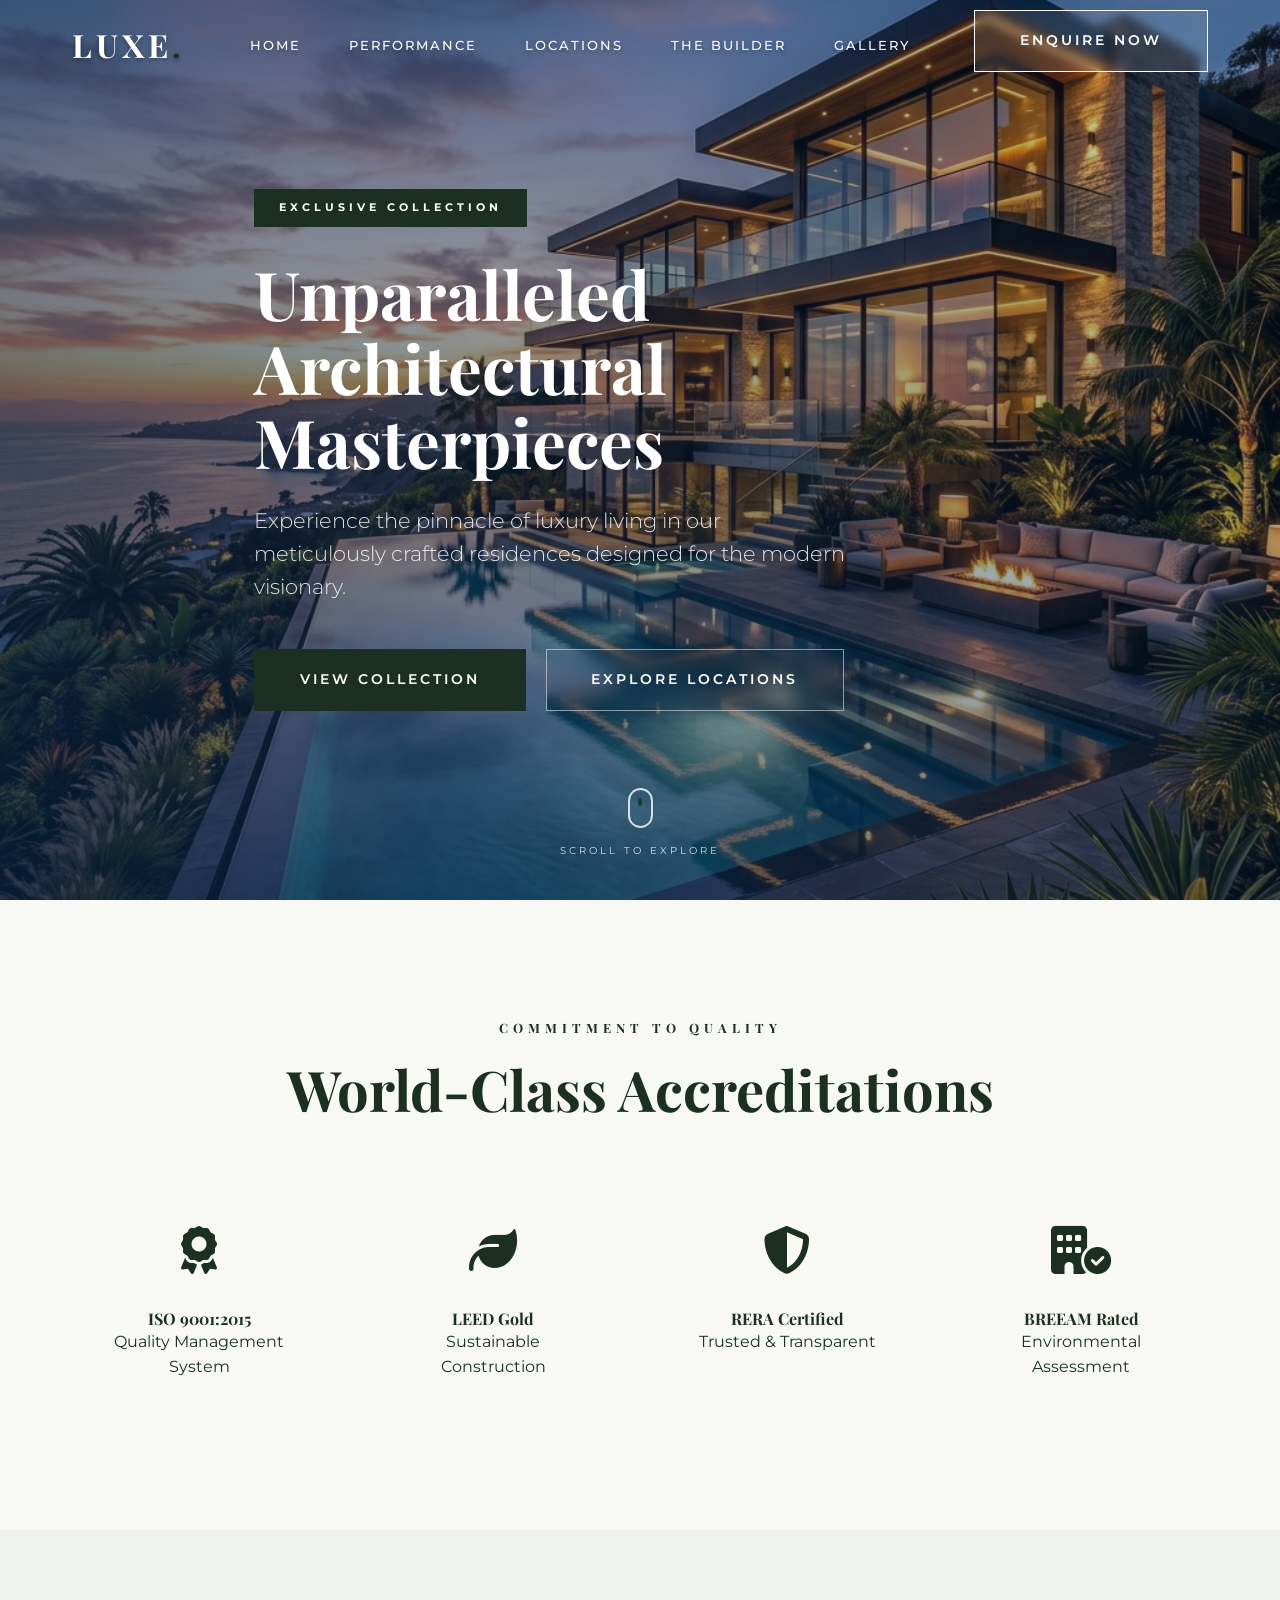
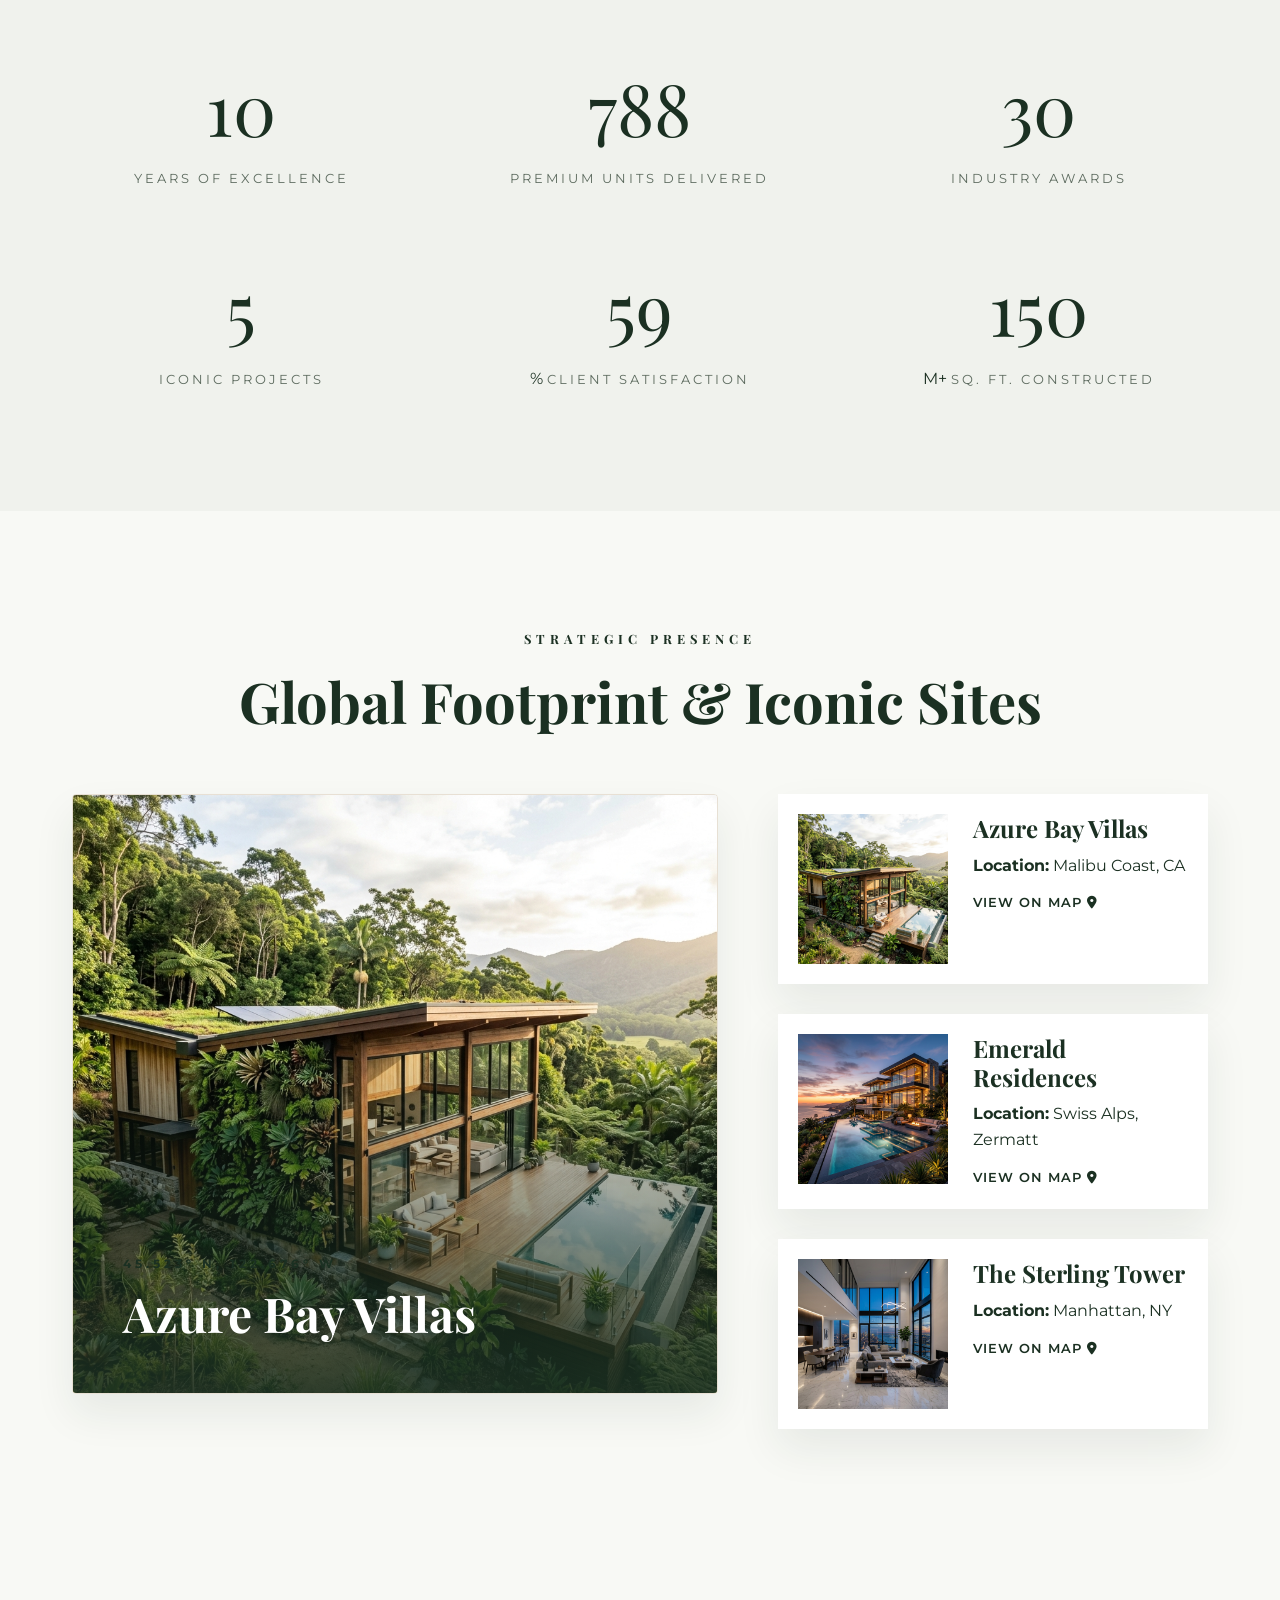
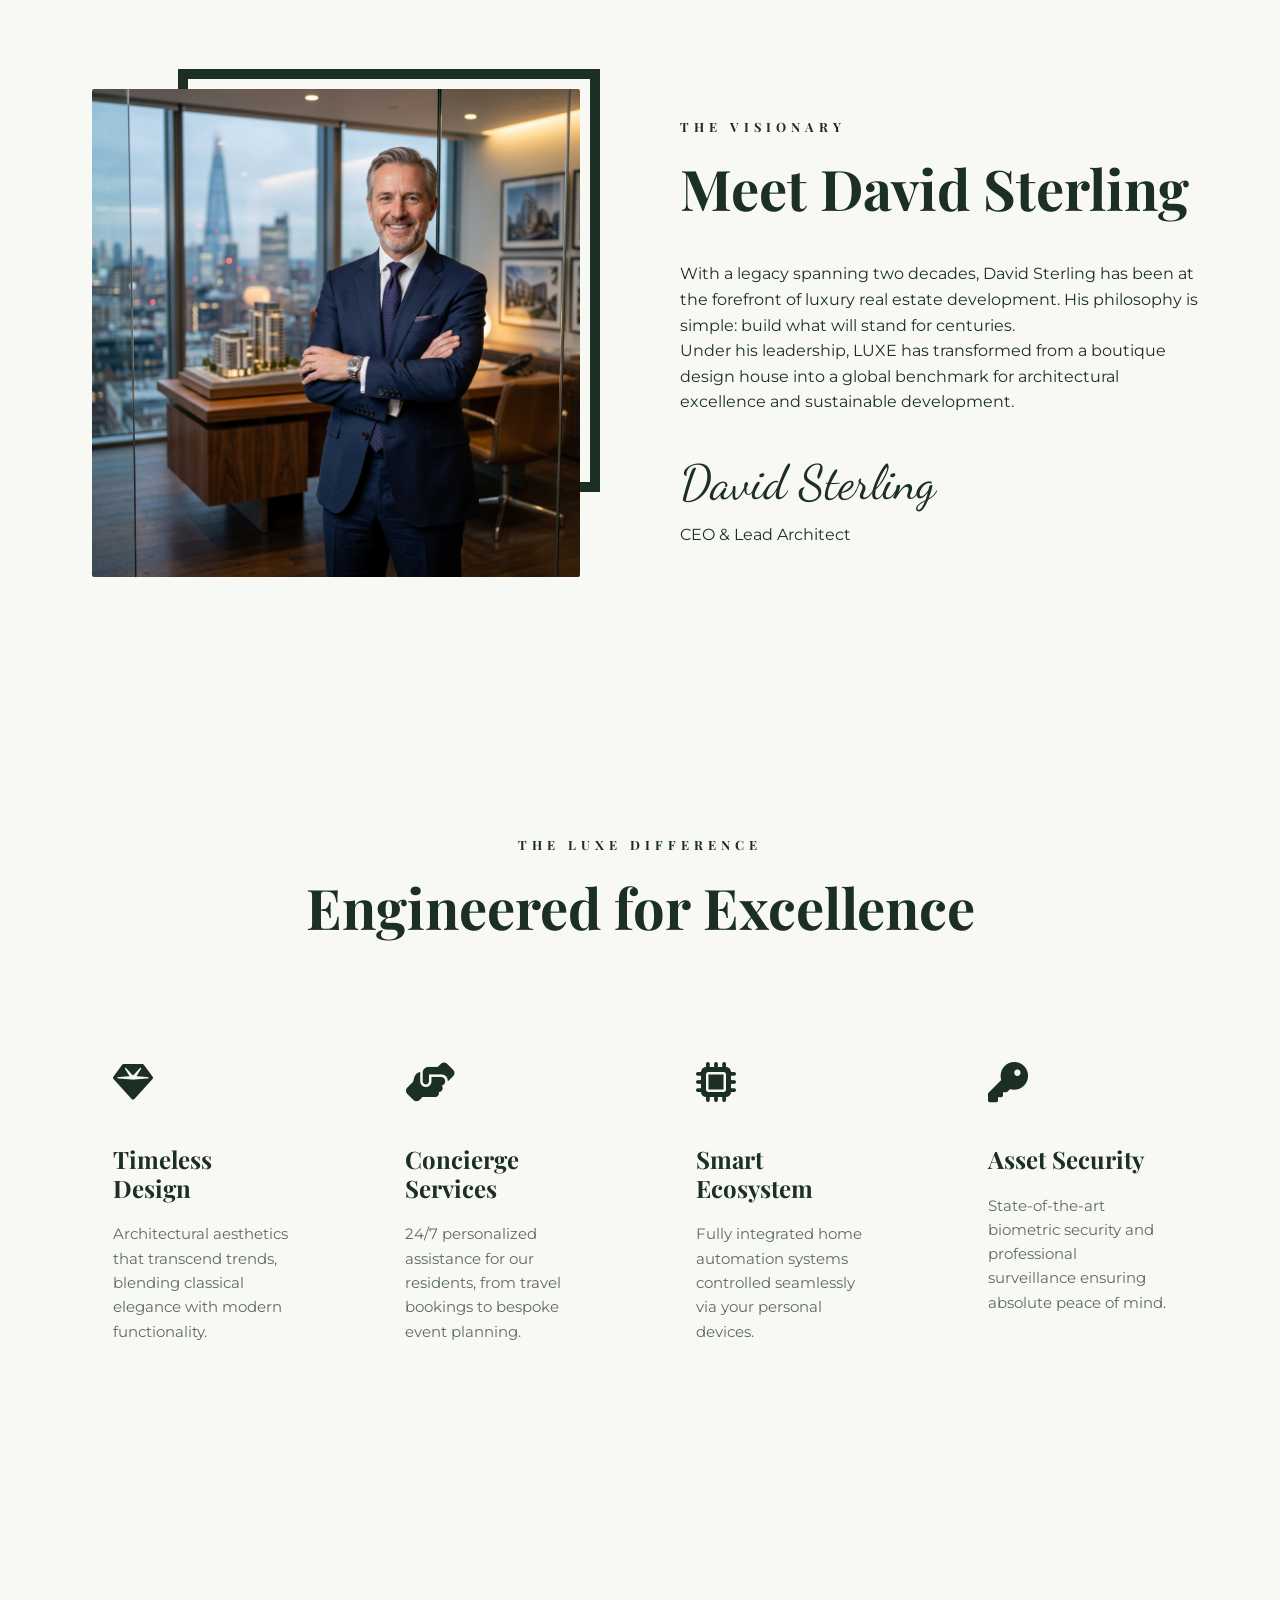
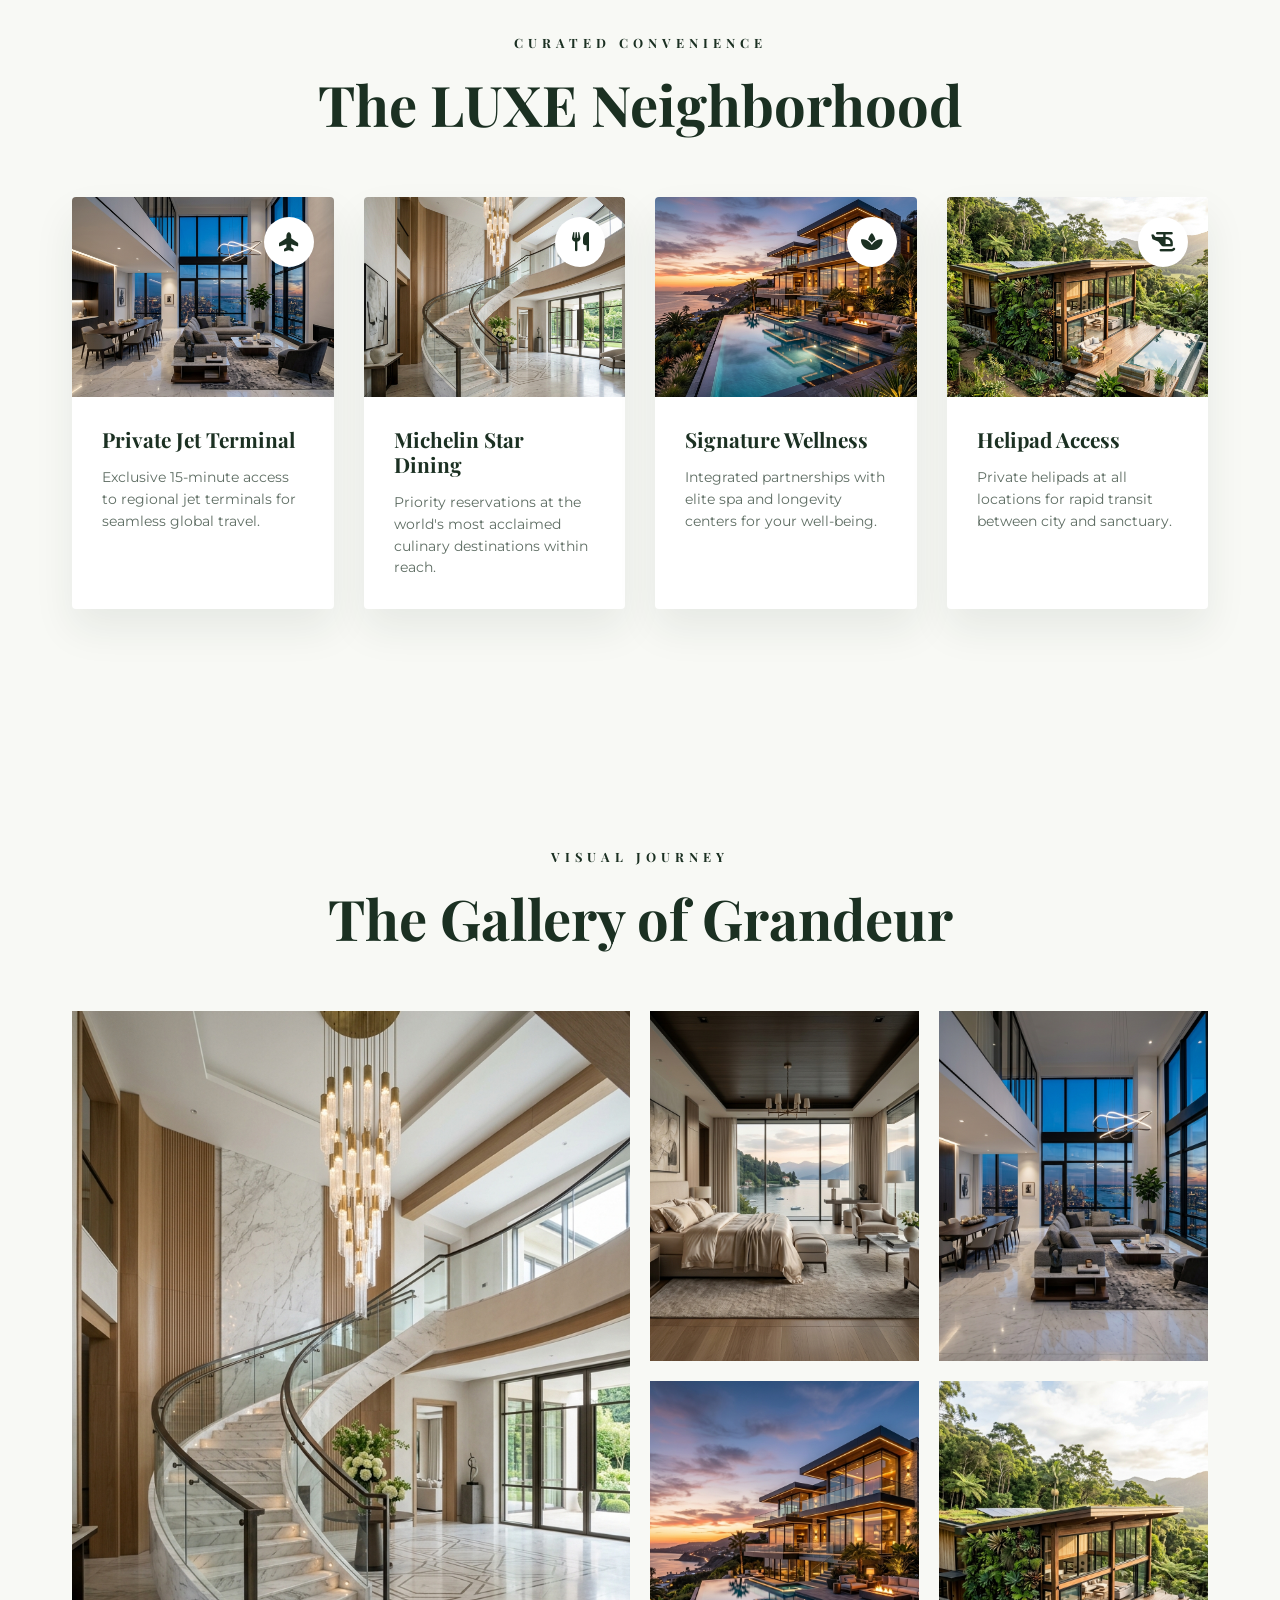
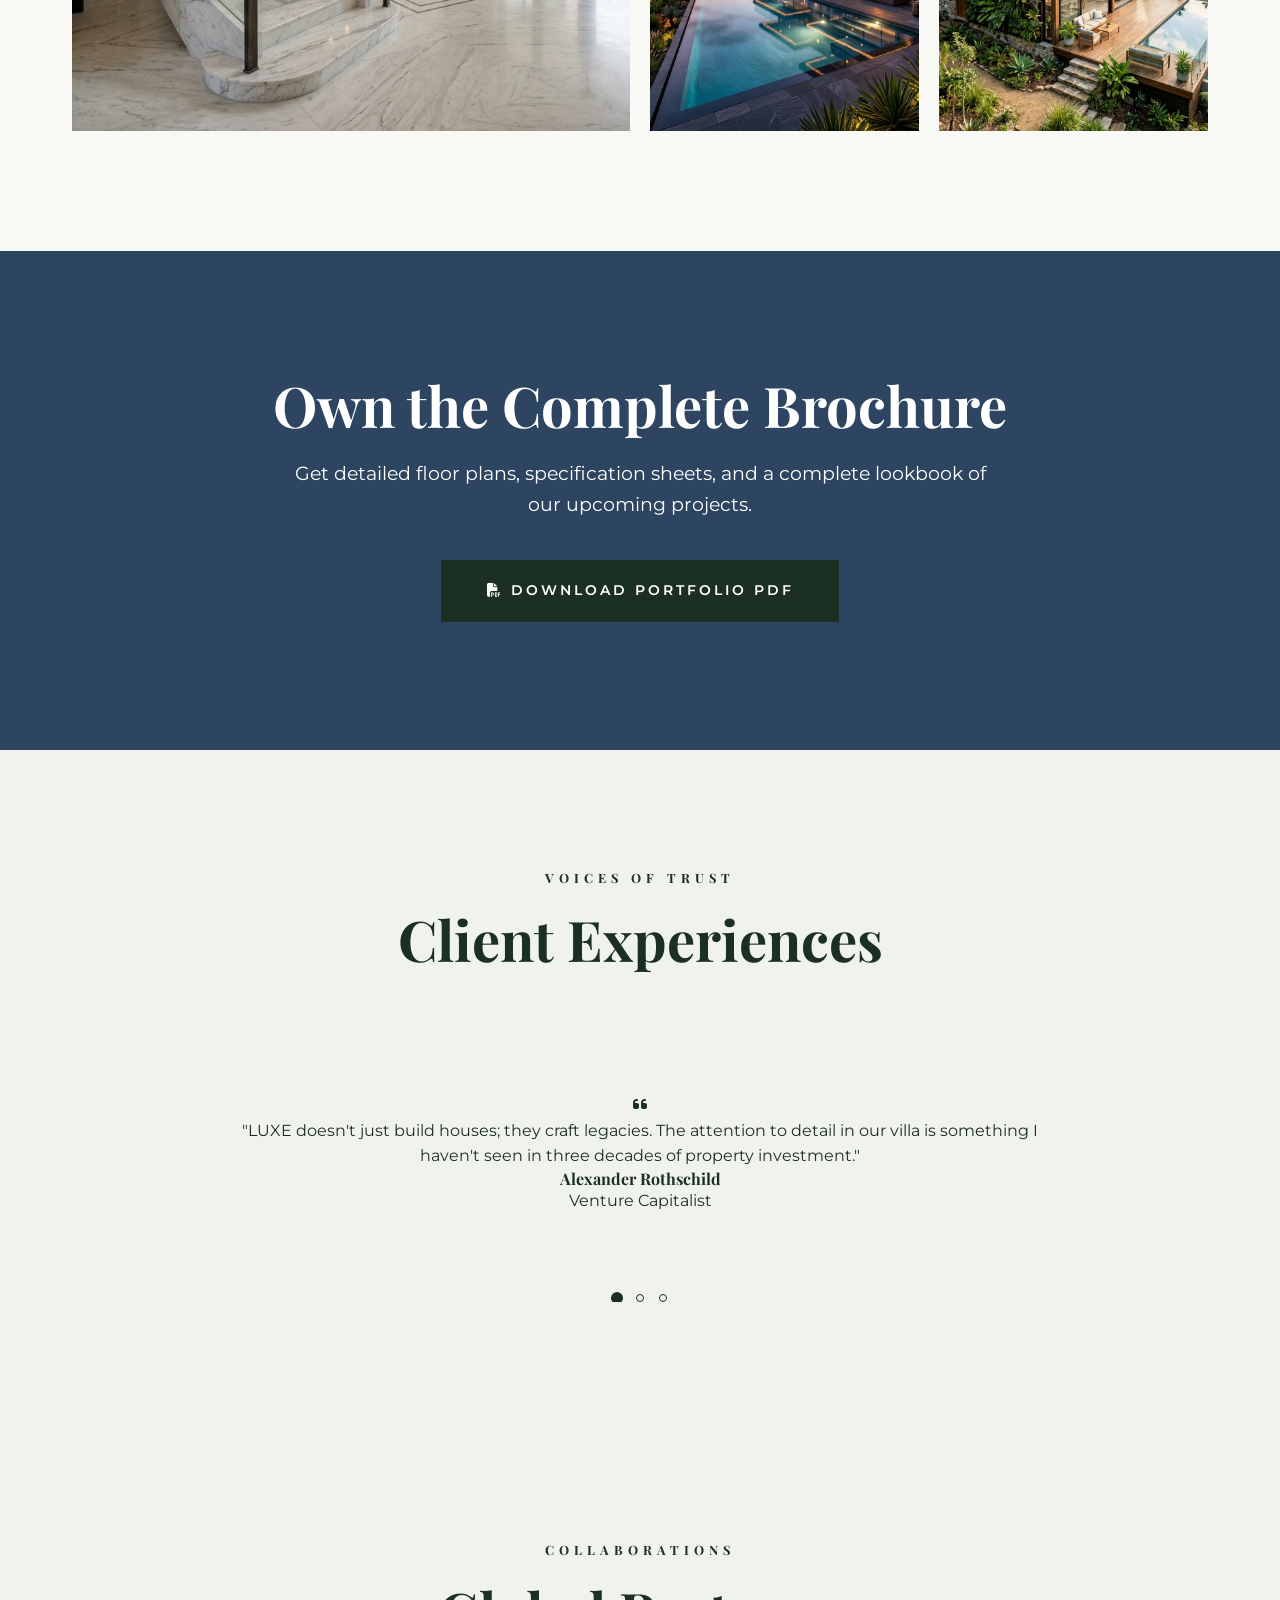
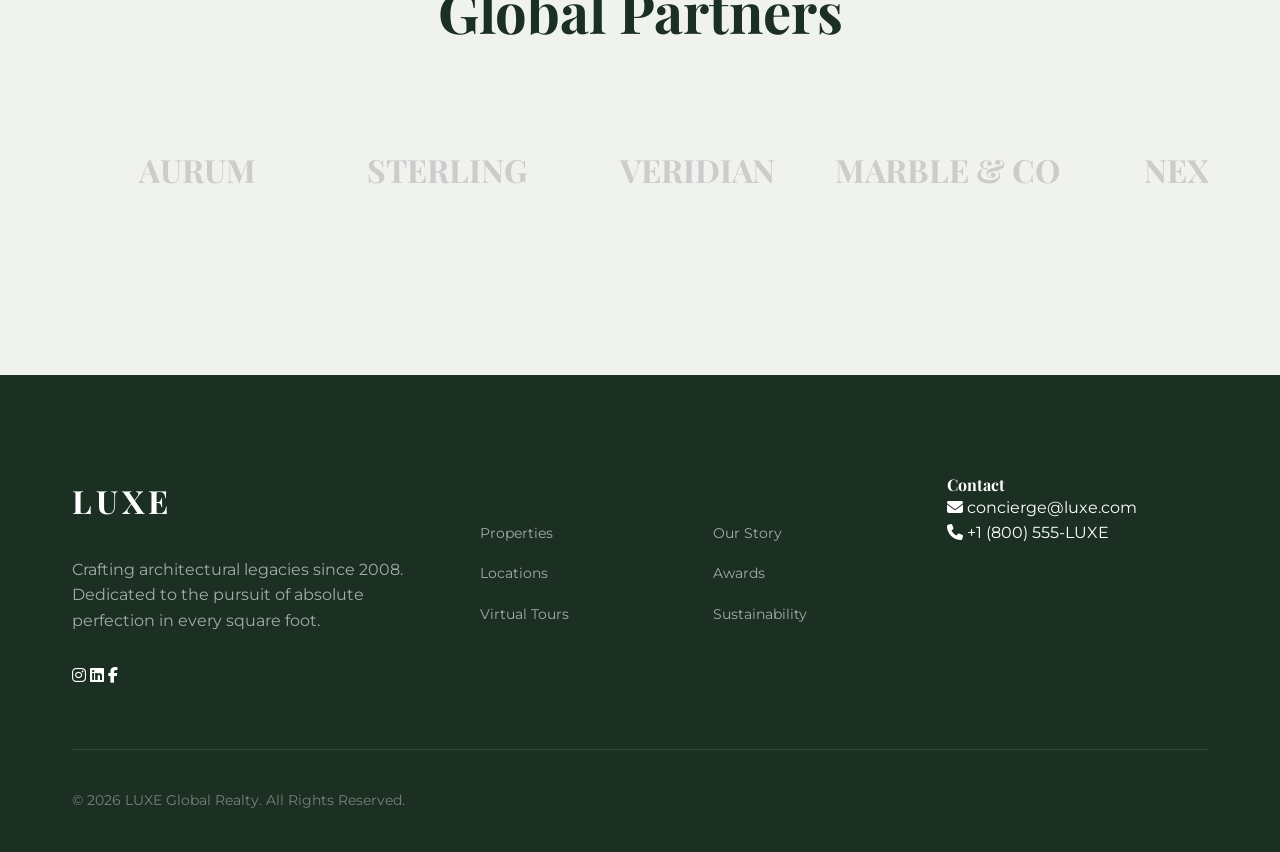
==== index.html @ 5bc7ec7f "LUXE Premium Real Estate Landing Page - Complete Build" ====
<!DOCTYPE html>
<html lang="en">
<head>
    <meta charset="UTF-8">
    <meta name="viewport" content="width=device-width, initial-scale=1.0">
    <title>LUXE | Architectural Masterpieces & Premium Real Estate</title>
    <meta name="description" content="Discover extraordinary living with LUXE. We build premium, sustainable, and architecturally significant residences for the discerning few.">
    <link rel="preconnect" href="https://fonts.googleapis.com">
    <link rel="preconnect" href="https://fonts.gstatic.com" crossorigin>
    <link href="https://fonts.googleapis.com/css2?family=Montserrat:wght@300;400;500;600&family=Playfair+Display:ital,wght@0,400;0,700;1,400&family=Dancing+Script:wght@400;700&display=swap" rel="stylesheet">
    <link rel="stylesheet" href="style.css">
    <link rel="stylesheet" href="https://cdnjs.cloudflare.com/ajax/libs/font-awesome/6.4.0/css/all.min.css">
</head>
<body>
    <header id="main-nav">
        <div class="container nav-wrapper">
            <div class="logo">
                <a href="#hero">LUXE<span>.</span></a>
            </div>
            <nav id="nav-menu">
                <ul class="nav-links">
                    <li><a href="#hero">Home</a></li>
                    <li><a href="#stats">Performance</a></li>
                    <li><a href="#location">Locations</a></li>
                    <li><a href="#about">The Builder</a></li>
                    <li><a href="#gallery">Gallery</a></li>
                </ul>
            </nav>
            <div class="nav-right">
                <a href="#" class="btn btn-outline hide-mobile">Enquire Now</a>
                <div class="menu-toggle" id="mobile-toggle">
                    <span></span>
                    <span></span>
                    <span></span>
                </div>
            </div>
        </div>
    </header>

    <main>
        <!-- 1. Hero Section -->
        <section id="hero" class="hero-slider">
            <div class="slides-container">
                <div class="slide active" style="background-image: url('assets/hero1.png');">
                    <div class="slide-overlay"></div>
                    <div class="slide-content container">
                        <span class="badge">Exclusive Collection</span>
                        <h1>Unparalleled Architectural <br>Masterpieces</h1>
                        <p>Experience the pinnacle of luxury living in our meticulously crafted residences designed for the modern visionary.</p>
                        <div class="hero-btns">
                            <a href="#gallery" class="btn btn-primary">View Collection</a>
                            <a href="#location" class="btn btn-secondary">Explore Locations</a>
                        </div>
                    </div>
                </div>
                <div class="slide" style="background-image: url('assets/hero2.png');">
                    <div class="slide-overlay"></div>
                    <div class="slide-content container">
                        <span class="badge">Urban Sophistication</span>
                        <h1>Skyline Elegance & <br>Curated Spaces</h1>
                        <p>Modern penthouses featuring floor-to-ceiling glass, breathtaking vistas, and interior designs that redefine urban living.</p>
                        <div class="hero-btns">
                            <a href="#gallery" class="btn btn-primary">View Collection</a>
                            <a href="#location" class="btn btn-secondary">Explore Locations</a>
                        </div>
                    </div>
                </div>
                <div class="slide" style="background-image: url('assets/hero3.png');">
                    <div class="slide-overlay"></div>
                    <div class="slide-content container">
                        <span class="badge">Sustainable Luxury</span>
                        <h1>Nature Integrated <br>Residences</h1>
                        <p>Where architectural brilliance meets ecological responsibility. Discover our award-winning sustainable villas.</p>
                        <div class="hero-btns">
                            <a href="#gallery" class="btn btn-primary">View Collection</a>
                            <a href="#location" class="btn btn-secondary">Explore Locations</a>
                        </div>
                    </div>
                </div>
            </div>
            <div class="slider-controls hide-mobile">
                <div class="control-prev"><i class="fas fa-chevron-left"></i></div>
                <div class="control-next"><i class="fas fa-chevron-right"></i></div>
            </div>
            <div class="slider-dots">
                <span class="dot active" data-index="0"></span>
                <span class="dot" data-index="1"></span>
                <span class="dot" data-index="2"></span>
            </div>
            <div class="scroll-indicator">
                <div class="mouse"></div>
                <span>Scroll to Explore</span>
            </div>
        </section>

        <!-- 2. Certification Section -->
        <section id="certifications" class="section-padding">
            <div class="container text-center">
                <h3 class="section-subtitle">Commitment to Quality</h3>
                <h2 class="section-title">World-Class Accreditations</h2>
                <div class="cert-grid">
                    <div class="cert-item" data-reveal>
                        <div class="cert-icon"><i class="fas fa-award"></i></div>
                        <h4>ISO 9001:2015</h4>
                        <p>Quality Management System</p>
                    </div>
                    <div class="cert-item" data-reveal>
                        <div class="cert-icon"><i class="fas fa-leaf"></i></div>
                        <h4>LEED Gold</h4>
                        <p>Sustainable Construction</p>
                    </div>
                    <div class="cert-item" data-reveal>
                        <div class="cert-icon"><i class="fas fa-shield-halved"></i></div>
                        <h4>RERA Certified</h4>
                        <p>Trusted & Transparent</p>
                    </div>
                    <div class="cert-item" data-reveal>
                        <div class="cert-icon"><i class="fas fa-building-circle-check"></i></div>
                        <h4>BREEAM Rated</h4>
                        <p>Environmental Assessment</p>
                    </div>
                </div>
            </div>
        </section>

        <!-- 3. Stats Section -->
        <section id="stats" class="section-padding bg-light">
            <div class="container">
                <div class="stats-grid">
                    <div class="stat-card" data-reveal>
                        <span class="stat-number" data-target="15">0</span>
                        <span class="stat-label">Years of Excellence</span>
                    </div>
                    <div class="stat-card" data-reveal>
                        <span class="stat-number" data-target="1200">0</span>
                        <span class="stat-label">Premium Units Delivered</span>
                    </div>
                    <div class="stat-card" data-reveal>
                        <span class="stat-number" data-target="45">0</span>
                        <span class="stat-label">Industry Awards</span>
                    </div>
                    <div class="stat-card" data-reveal>
                        <span class="stat-number" data-target="8">0</span>
                        <span class="stat-label">Iconic Projects</span>
                    </div>
                    <div class="stat-card" data-reveal>
                        <span class="stat-number" data-target="98">0</span><span class="stat-suffix">%</span>
                        <span class="stat-label">Client Satisfaction</span>
                    </div>
                    <div class="stat-card" data-reveal>
                        <span class="stat-number" data-target="250">0</span><span class="stat-suffix">M+</span>
                        <span class="stat-label">Sq. Ft. Constructed</span>
                    </div>
                </div>
            </div>
        </section>

        <!-- 4. Location Section -->
        <section id="location" class="section-padding">
            <div class="container">
                <div class="text-center mb-60">
                    <h3 class="section-subtitle">Strategic Presence</h3>
                    <h2 class="section-title">Global Footprint & Iconic Sites</h2>
                </div>
                <div class="location-showcase">
                    <div class="location-visual-wrapper">
                        <div class="spotlight-frame">
                            <div id="project-spotlight" class="spotlight-img" style="background-image: url('assets/hero3.png');">
                                <div class="spotlight-overlay">
                                    <div class="spotlight-content">
                                        <span class="coord-tag">45.523° N, 122.676° W</span>
                                        <h3 id="spotlight-title">Azure Bay Villas</h3>
                                    </div>
                                </div>
                            </div>
                        </div>
                    </div>
                    <div class="project-cards-grid">
                        <div class="project-card" data-location="Azure Bay">
                            <div class="project-img" style="background-image: url('assets/hero3.png');"></div>
                            <div class="project-info">
                                <h4>Azure Bay Villas</h4>
                                <p><strong>Location:</strong> Malibu Coast, CA</p>
                                <a href="https://maps.google.com/?q=Malibu+Coast" target="_blank" class="btn-text">View on Map <i class="fas fa-location-dot"></i></a>
                            </div>
                        </div>
                        <div class="project-card" data-location="Emerald Hills">
                            <div class="project-img" style="background-image: url('assets/hero1.png');"></div>
                            <div class="project-info">
                                <h4>Emerald Residences</h4>
                                <p><strong>Location:</strong> Swiss Alps, Zermatt</p>
                                <a href="https://maps.google.com/?q=Zermatt+Switzerland" target="_blank" class="btn-text">View on Map <i class="fas fa-location-dot"></i></a>
                            </div>
                        </div>
                        <div class="project-card" data-location="CBD">
                            <div class="project-img" style="background-image: url('assets/hero2.png');"></div>
                            <div class="project-info">
                                <h4>The Sterling Tower</h4>
                                <p><strong>Location:</strong> Manhattan, NY</p>
                                <a href="https://maps.google.com/?q=Manhattan+NY" target="_blank" class="btn-text">View on Map <i class="fas fa-location-dot"></i></a>
                            </div>
                        </div>
                    </div>
                </div>
            </div>
        </section>

        <!-- 5. About Builder -->
        <section id="about" class="section-padding">
            <div class="container flex-split reverse">
                <div class="split-text" data-reveal>
                    <h3 class="section-subtitle">The Visionary</h3>
                    <h2 class="section-title">Meet David Sterling</h2>
                    <p>With a legacy spanning two decades, David Sterling has been at the forefront of luxury real estate development. His philosophy is simple: build what will stand for centuries.</p>
                    <p>Under his leadership, LUXE has transformed from a boutique design house into a global benchmark for architectural excellence and sustainable development.</p>
                    <div class="signature">
                        <span class="signature-text">David Sterling</span>
                        <p>CEO & Lead Architect</p>
                    </div>
                </div>
                <div class="split-visual" data-reveal>
                    <div class="builder-image-wrapper">
                        <img src="assets/builder.png" alt="David Sterling" class="builder-img">
                        <div class="builder-frame"></div>
                    </div>
                </div>
            </div>
        </section>

        <!-- 6. Why Choose Us -->
        <section id="why-us" class="section-padding bg-platinum">
            <div class="container">
                <div class="text-center mb-60">
                    <h3 class="section-subtitle">The LUXE Difference</h3>
                    <h2 class="section-title">Engineered for Excellence</h2>
                </div>
                <div class="features-grid">
                    <div class="feature-card" data-reveal>
                        <div class="feature-icon"><i class="fas fa-gem"></i></div>
                        <h3>Timeless Design</h3>
                        <p>Architectural aesthetics that transcend trends, blending classical elegance with modern functionality.</p>
                    </div>
                    <div class="feature-card" data-reveal>
                        <div class="feature-icon"><i class="fas fa-handshake-angle"></i></div>
                        <h3>Concierge Services</h3>
                        <p>24/7 personalized assistance for our residents, from travel bookings to bespoke event planning.</p>
                    </div>
                    <div class="feature-card" data-reveal>
                        <div class="feature-icon"><i class="fas fa-microchip"></i></div>
                        <h3>Smart Ecosystem</h3>
                        <p>Fully integrated home automation systems controlled seamlessly via your personal devices.</p>
                    </div>
                    <div class="feature-card" data-reveal>
                        <div class="feature-icon"><i class="fas fa-key"></i></div>
                        <h3>Asset Security</h3>
                        <p>State-of-the-art biometric security and professional surveillance ensuring absolute peace of mind.</p>
                    </div>
                </div>
            </div>
        </section>

        <!-- 6.5 Nearest Facilities (New Section) -->
        <section id="facilities" class="section-padding">
            <div class="container">
                <div class="text-center mb-60">
                    <h3 class="section-subtitle">Curated Convenience</h3>
                    <h2 class="section-title">The LUXE Neighborhood</h2>
                </div>
                <div class="facilities-grid">
                    <div class="facility-card" data-reveal>
                        <div class="facility-img" style="background-image: url('assets/hero2.png');">
                            <div class="facility-icon-overlay"><i class="fas fa-plane-up"></i></div>
                        </div>
                        <div class="facility-info">
                            <h4>Private Jet Terminal</h4>
                            <p>Exclusive 15-minute access to regional jet terminals for seamless global travel.</p>
                        </div>
                    </div>
                    <div class="facility-card" data-reveal>
                        <div class="facility-img" style="background-image: url('assets/gallery1.png');">
                            <div class="facility-icon-overlay"><i class="fas fa-utensils"></i></div>
                        </div>
                        <div class="facility-info">
                            <h4>Michelin Star Dining</h4>
                            <p>Priority reservations at the world's most acclaimed culinary destinations within reach.</p>
                        </div>
                    </div>
                    <div class="facility-card" data-reveal>
                        <div class="facility-img" style="background-image: url('assets/hero1.png');">
                            <div class="facility-icon-overlay"><i class="fas fa-spa"></i></div>
                        </div>
                        <div class="facility-info">
                            <h4>Signature Wellness</h4>
                            <p>Integrated partnerships with elite spa and longevity centers for your well-being.</p>
                        </div>
                    </div>
                    <div class="facility-card" data-reveal>
                        <div class="facility-img" style="background-image: url('assets/hero3.png');">
                            <div class="facility-icon-overlay"><i class="fas fa-helicopter"></i></div>
                        </div>
                        <div class="facility-info">
                            <h4>Helipad Access</h4>
                            <p>Private helipads at all locations for rapid transit between city and sanctuary.</p>
                        </div>
                    </div>
                </div>
            </div>
        </section>

        <!-- 7. Gallery Section -->
        <section id="gallery" class="section-padding">
            <div class="container">
                <div class="text-center mb-60">
                    <h3 class="section-subtitle">Visual Journey</h3>
                    <h2 class="section-title">The Gallery of Grandeur</h2>
                </div>
                <div class="gallery-grid">
                    <div class="gallery-item large" style="background-image: url('assets/gallery1.png');" data-reveal>
                        <div class="gallery-overlay"><span>The Grand Foyer</span></div>
                    </div>
                    <div class="gallery-item" style="background-image: url('assets/gallery2.png');" data-reveal>
                        <div class="gallery-overlay"><span>Master Suite</span></div>
                    </div>
                    <div class="gallery-item" style="background-image: url('assets/hero2.png');" data-reveal>
                        <div class="gallery-overlay"><span>Penthouse Lounge</span></div>
                    </div>
                    <div class="gallery-item" style="background-image: url('assets/hero1.png');" data-reveal>
                        <div class="gallery-overlay"><span>Infinity Pool</span></div>
                    </div>
                    <div class="gallery-item" style="background-image: url('assets/hero3.png');" data-reveal>
                        <div class="gallery-overlay"><span>Terrace Garden</span></div>
                    </div>
                </div>
            </div>
        </section>

        <!-- 8. Download Portfolio -->
        <section id="download" class="cta-section">
            <div class="container text-center">
                <div class="cta-box">
                    <h2 data-reveal>Own the Complete Brochure</h2>
                    <p data-reveal>Get detailed floor plans, specification sheets, and a complete lookbook of our upcoming projects.</p>
                    <a href="#" class="btn btn-primary btn-large" data-reveal><i class="fas fa-file-pdf"></i> Download Portfolio PDF</a>
                </div>
            </div>
        </section>

        <!-- 9. Testimonials -->
        <section id="testimonials" class="section-padding bg-light">
            <div class="container">
                <div class="text-center mb-60">
                    <h3 class="section-subtitle">Voices of Trust</h3>
                    <h2 class="section-title">Client Experiences</h2>
                </div>
                <div class="testimonial-container">
                    <div class="testimonial-slider-track">
                        <div class="testimonial-card active">
                            <div class="quote-icon"><i class="fas fa-quote-left"></i></div>
                            <p>"LUXE doesn't just build houses; they craft legacies. The attention to detail in our villa is something I haven't seen in three decades of property investment."</p>
                            <div class="testimonial-author">
                                <h4>Alexander Rothschild</h4>
                                <span>Venture Capitalist</span>
                            </div>
                        </div>
                        <div class="testimonial-card">
                            <div class="quote-icon"><i class="fas fa-quote-left"></i></div>
                            <p>"The level of concierge service and smart integration in the Sterling Tower is unmatched. It feels like living in the future, today."</p>
                            <div class="testimonial-author">
                                <h4>Elena Vance</h4>
                                <span>Tech Entrepreneur</span>
                            </div>
                        </div>
                        <div class="testimonial-card">
                            <div class="quote-icon"><i class="fas fa-quote-left"></i></div>
                            <p>"Sustainability was our priority, and Emerald Residences delivered beyond expectation without compromising a single luxury amenity."</p>
                            <div class="testimonial-author">
                                <h4>Marcus Thorne</h4>
                                <span>Environmental Architect</span>
                            </div>
                        </div>
                    </div>
                    <div class="testimonial-nav">
                        <span class="t-dot active" data-index="0"></span>
                        <span class="t-dot" data-index="1"></span>
                        <span class="t-dot" data-index="2"></span>
                    </div>
                </div>
            </div>
        </section>

        <!-- 10. Associated Partners -->
        <section id="partners" class="section-padding bg-light">
            <div class="container text-center">
                <h3 class="section-subtitle">Collaborations</h3>
                <h2 class="section-title">Global Partners</h2>
                <div class="partner-logos">
                    <div class="partner-track">
                        <div class="partner-logo"><span>AURUM</span></div>
                        <div class="partner-logo"><span>STERLING</span></div>
                        <div class="partner-logo"><span>VERIDIAN</span></div>
                        <div class="partner-logo"><span>MARBLE & CO</span></div>
                        <div class="partner-logo"><span>NEXUS</span></div>
                        <div class="partner-logo"><span>AURUM</span></div>
                        <div class="partner-logo"><span>STERLING</span></div>
                        <div class="partner-logo"><span>VERIDIAN</span></div>
                        <div class="partner-logo"><span>MARBLE & CO</span></div>
                        <div class="partner-logo"><span>NEXUS</span></div>
                    </div>
                </div>
            </div>
        </section>
    </main>

    <footer id="main-footer">
        <div class="container">
            <div class="footer-grid">
                <div class="footer-brand">
                    <div class="logo">LUXE<span>.</span></div>
                    <p>Crafting architectural legacies since 2008. Dedicated to the pursuit of absolute perfection in every square foot.</p>
                    <div class="social-links">
                        <a href="#"><i class="fab fa-instagram"></i></a>
                        <a href="#"><i class="fab fa-linkedin"></i></a>
                        <a href="#"><i class="fab fa-facebook-f"></i></a>
                    </div>
                </div>
                <div class="footer-links">
                    <h4>Explore</h4>
                    <ul>
                        <li><a href="#">Properties</a></li>
                        <li><a href="#">Locations</a></li>
                        <li><a href="#">Virtual Tours</a></li>
                    </ul>
                </div>
                <div class="footer-links">
                    <h4>Company</h4>
                    <ul>
                        <li><a href="#">Our Story</a></li>
                        <li><a href="#">Awards</a></li>
                        <li><a href="#">Sustainability</a></li>
                    </ul>
                </div>
                <div class="footer-contact">
                    <h4>Contact</h4>
                    <p><i class="fas fa-envelope"></i> concierge@luxe.com</p>
                    <p><i class="fas fa-phone"></i> +1 (800) 555-LUXE</p>
                </div>
            </div>
            <div class="footer-bottom">
                <p>&copy; 2026 LUXE Global Realty. All Rights Reserved.</p>
            </div>
        </div>
    </footer>

    <script src="script.js"></script>
</body>
</html>
---- style.css ----
/* 
    LUXE Real Estate - Premium Stylesheet
    Theme: Royal Forest & Burnished Copper
    Colors:
    Primary BG: #F7F8F2 (Bright Stone)
    Primary Color: #1B3022 (Deep Forest Green)
    Accent: #A67C52 (Burnished Copper)
    Accent Dark: #8A6543 (Deep Copper)
    Text Dark: #222B24 (Charcoal Green)
    Light BG: #F0F2ED (Soft Sage)
*/

:root {
    --primary-bg: #F8F9F5;
    --primary-color: #1B3022;
    --accent-gold: #1B3022; /* Set accent to primary green for 2-color look */
    --accent-gold-dark: #122117;
    --text-dark: #1B3022;
    --text-muted: #5D6B5F;
    --platinum: #F0F2ED;
    --white: #FFFFFF;
    --transition-premium: all 0.6s cubic-bezier(0.16, 1, 0.3, 1);
    --transition-fast: all 0.3s ease;
    --container-width: 1200px;
    --nav-height: 90px;
    --shadow-premium: 0 20px 40px rgba(27, 48, 34, 0.08);
}

* {
    margin: 0;
    padding: 0;
    box-sizing: border-box;
}

html {
    scroll-behavior: smooth;
}

body {
    font-family: 'Montserrat', sans-serif;
    background-color: var(--primary-bg);
    color: var(--text-dark);
    line-height: 1.6;
    overflow-x: hidden;
}

h1, h2, h3, h4 {
    font-family: 'Playfair Display', serif;
    font-weight: 700;
    line-height: 1.2;
}

ul { list-style: none; }
a { text-decoration: none; color: inherit; transition: var(--transition-fast); }
img { max-width: 100%; display: block; }

.container {
    max-width: var(--container-width);
    margin: 0 auto;
    padding: 0 2rem;
}

.section-padding {
    padding: 120px 0;
}

.text-center { text-align: center; }
.mb-60 { margin-bottom: 60px; }

/* --- Buttons --- */
.btn {
    display: inline-block;
    padding: 1.2rem 2.8rem;
    font-size: 0.85rem;
    font-weight: 600;
    text-transform: uppercase;
    letter-spacing: 3px;
    border: 1px solid transparent;
    cursor: pointer;
    transition: var(--transition-premium);
    position: relative;
    overflow: hidden;
    z-index: 1;
}

.btn::before {
    content: '';
    position: absolute;
    top: 0;
    left: -100%;
    width: 100%;
    height: 100%;
    background: linear-gradient(90deg, transparent, rgba(255,255,255,0.2), transparent);
    transition: 0.5s;
    z-index: -1;
}

.btn:hover::before {
    left: 100%;
}

.btn-primary {
    background-color: var(--primary-color);
    color: var(--white);
}

.btn-primary:hover {
    transform: translateY(-5px);
    box-shadow: 0 15px 30px rgba(10, 38, 71, 0.2);
}

.btn-secondary {
    background-color: transparent;
    color: var(--white);
    border: 1px solid rgba(255, 255, 255, 0.5);
    backdrop-filter: blur(10px);
}

.btn-secondary:hover {
    background-color: var(--white);
    color: var(--primary-color);
}

.btn-outline {
    border: 1px solid var(--white);
    color: var(--white);
    background: rgba(255, 255, 255, 0.1);
    backdrop-filter: blur(5px);
}

#main-nav.scrolled .btn-outline {
    border: 1px solid var(--primary-color);
    color: var(--primary-color);
    background: transparent;
    backdrop-filter: none;
}

.btn-outline:hover {
    background-color: var(--white);
    color: var(--primary-color);
}

/* --- Navigation --- */
#main-nav {
    position: fixed;
    top: 0;
    left: 0;
    width: 100%;
    height: var(--nav-height);
    z-index: 1000;
    transition: var(--transition-premium);
    display: flex;
    align-items: center;
}

#main-nav.scrolled {
    background-color: rgba(255, 255, 255, 0.95);
    height: 70px;
    box-shadow: 0 10px 30px rgba(0,0,0,0.05);
    backdrop-filter: blur(20px);
}

.nav-wrapper {
    display: flex;
    justify-content: space-between;
    align-items: center;
    width: 100%;
}

.logo {
    font-family: 'Playfair Display', serif;
    font-size: 2rem;
    font-weight: 700;
    letter-spacing: 4px;
}

.logo a {
    color: var(--white);
    text-shadow: 0 2px 4px rgba(0,0,0,0.3);
}

#main-nav.scrolled .logo a {
    color: var(--primary-color);
    text-shadow: none;
}

.logo span {
    color: var(--accent-gold);
}

.nav-links {
    display: flex;
    gap: 3rem;
}

.nav-links a {
    font-size: 0.8rem;
    letter-spacing: 2px;
    text-transform: uppercase;
    font-weight: 500;
    color: var(--white);
    position: relative;
    text-shadow: 0 2px 4px rgba(0,0,0,0.3);
}

#main-nav.scrolled .nav-links a {
    color: var(--primary-color);
    text-shadow: none;
}

.nav-links a::after {
    content: '';
    position: absolute;
    bottom: -8px;
    left: 50%;
    width: 0;
    height: 2px;
    background-color: var(--accent-gold);
    transition: var(--transition-premium);
    transform: translateX(-50%);
}

.nav-links a:hover::after {
    width: 100%;
}

/* --- Hero Section --- */
.hero-slider {
    height: 100vh;
    position: relative;
    overflow: hidden;
}

.slide {
    position: absolute;
    inset: 0;
    background-size: cover;
    background-position: center;
    display: flex;
    align-items: center;
    opacity: 0;
    visibility: hidden;
    transition: opacity 1.5s ease, transform 2s ease;
    transform: scale(1.1);
}

.slide.active {
    opacity: 1;
    visibility: visible;
    transform: scale(1);
}

.slide-overlay {
    position: absolute;
    inset: 0;
    background: linear-gradient(45deg, rgba(10, 38, 71, 0.7) 0%, rgba(10, 38, 71, 0.2) 100%);
}

.slide-content {
    position: relative;
    z-index: 10;
    color: var(--white);
    max-width: 900px;
    text-align: left;
    padding-left: 5%; /* Shift right slightly */
}

.slide-content h1 {
    font-size: clamp(2.5rem, 6vw, 4.2rem); /* Decreased size */
    margin-bottom: 25px;
    line-height: 1.1;
}

.slide-content p {
    font-size: clamp(1rem, 2vw, 1.3rem);
    font-weight: 300;
    margin-bottom: 45px;
    max-width: 600px;
    color: rgba(255,255,255,0.85);
}

.hero-btns {
    display: flex;
    gap: 20px;
}

.scroll-indicator {
    position: absolute;
    bottom: 40px;
    left: 50%;
    transform: translateX(-50%);
    display: flex;
    flex-direction: column;
    align-items: center;
    gap: 15px;
    color: var(--white);
    z-index: 10;
    opacity: 0.8;
}

.scroll-indicator span {
    font-size: 0.65rem;
    text-transform: uppercase;
    letter-spacing: 3px;
}

.mouse {
    width: 25px;
    height: 40px;
    border: 2px solid var(--white);
    border-radius: 20px;
    position: relative;
}

.mouse::after {
    content: '';
    position: absolute;
    top: 8px;
    left: 50%;
    transform: translateX(-50%);
    width: 4px;
    height: 8px;
    background: var(--accent-gold);
    border-radius: 2px;
    animation: mouse-scroll 2s infinite;
}

@keyframes mouse-scroll {
    0% { opacity: 0; transform: translate(-50%, 0); }
    50% { opacity: 1; transform: translate(-50%, 10px); }
    100% { opacity: 0; transform: translate(-50%, 20px); }
}

.badge {
    display: inline-block;
    background: var(--accent-gold);
    padding: 10px 25px;
    font-size: 0.7rem;
    letter-spacing: 4px;
    text-transform: uppercase;
    font-weight: 700;
    margin-bottom: 30px;
}

/* --- Certifications --- */
.cert-grid {
    display: grid;
    grid-template-columns: repeat(auto-fit, minmax(250px, 1fr));
    gap: 40px;
    margin-top: 60px;
}

.cert-item {
    padding: 30px;
    text-align: center;
    transition: var(--transition-premium);
}

.cert-icon {
    font-size: 3rem;
    color: var(--accent-gold);
    margin-bottom: 20px;
}

/* --- Stats & Location --- */
.bg-light { background-color: var(--platinum); }

.section-subtitle {
    color: var(--accent-gold);
    text-transform: uppercase;
    letter-spacing: 5px;
    font-size: 0.8rem;
    margin-bottom: 20px;
    display: block;
}

.section-title {
    font-size: 3.5rem;
    color: var(--primary-color);
    margin-bottom: 40px;
}

.stats-grid {
    display: grid;
    grid-template-columns: repeat(3, 1fr);
    gap: 60px;
}

.stat-card {
    text-align: center;
}

.stat-number {
    font-size: 4.5rem;
    color: var(--primary-color);
    display: block;
    font-family: 'Playfair Display', serif;
}

.stat-label {
    text-transform: uppercase;
    letter-spacing: 3px;
    font-size: 0.8rem;
    color: var(--text-muted);
}

/* --- Location Showcase --- */
.location-showcase {
    display: flex;
    gap: 60px;
    align-items: flex-start;
}

.location-visual-wrapper {
    flex: 1.2;
}

.spotlight-frame {
    height: 600px;
    border-radius: 4px;
    overflow: hidden;
    box-shadow: var(--shadow-premium);
    position: relative;
    border: 1px solid rgba(166, 124, 82, 0.2);
}

.spotlight-img {
    width: 100%;
    height: 100%;
    background-size: cover;
    background-position: center;
    transition: transform 1.2s cubic-bezier(0.16, 1, 0.3, 1);
}

.spotlight-overlay {
    position: absolute;
    inset: 0;
    background: linear-gradient(to top, rgba(27, 48, 34, 0.9) 0%, transparent 60%);
    display: flex;
    align-items: flex-end;
    padding: 50px;
}

.spotlight-content h3 {
    color: var(--white);
    font-size: 3rem;
    margin-top: 10px;
}

.coord-tag {
    display: inline-block;
    color: var(--accent-gold);
    font-size: 0.75rem;
    letter-spacing: 4px;
    text-transform: uppercase;
    font-weight: 700;
}

.project-cards-grid {
    flex: 0.8;
    display: flex;
    flex-direction: column;
    gap: 30px;
}

.project-card {
    display: flex;
    background: var(--white);
    padding: 20px;
    gap: 25px;
    box-shadow: var(--shadow-premium);
    transition: var(--transition-premium);
    cursor: pointer;
}

.project-card:hover {
    transform: translateX(15px);
    box-shadow: 0 30px 60px rgba(10, 38, 71, 0.12);
}

.project-img {
    width: 150px;
    height: 150px;
    background-size: cover;
    background-position: center;
    flex-shrink: 0;
}

.project-info h4 {
    font-size: 1.5rem;
    color: var(--primary-color);
    margin-bottom: 10px;
}

.btn-text {
    display: inline-block;
    margin-top: 15px;
    color: var(--accent-gold);
    font-weight: 600;
    font-size: 0.8rem;
    text-transform: uppercase;
    letter-spacing: 1px;
}

/* --- Why Choose Us --- */
.bg-primary { background-color: var(--primary-color); }

.features-grid {
    display: grid;
    grid-template-columns: repeat(auto-fit, minmax(250px, 1fr));
    gap: 30px;
}

.feature-card {
    background-color: rgba(255,255,255,0.03);
    padding: 50px 40px;
    border: 1px solid rgba(255,255,255,0.08);
    transition: var(--transition-premium);
}

.feature-card:hover {
    background-color: rgba(255,255,255,0.08);
    transform: translateY(-10px);
}

.feature-icon {
    font-size: 2.5rem;
    color: var(--accent-gold);
    margin-bottom: 30px;
}

.feature-card h3 { color: var(--primary-color); font-size: 1.5rem; margin-bottom: 20px; }
.feature-card p { color: var(--text-dark); opacity: 0.7; font-size: 0.95rem; }

/* --- Facilities Section --- */
.facilities-grid {
    display: grid;
    grid-template-columns: repeat(4, 1fr);
    gap: 30px;
}

.facility-card {
    background: var(--white);
    border-radius: 4px;
    overflow: hidden;
    box-shadow: var(--shadow-premium);
    transition: var(--transition-premium);
}

.facility-card:hover {
    transform: translateY(-10px);
    box-shadow: 0 30px 60px rgba(27, 48, 34, 0.15);
}

.facility-img {
    height: 200px;
    background-size: cover;
    background-position: center;
    position: relative;
}

.facility-icon-overlay {
    position: absolute;
    top: 20px;
    right: 20px;
    width: 50px;
    height: 50px;
    background: var(--white);
    color: var(--accent-gold);
    display: flex;
    justify-content: center;
    align-items: center;
    border-radius: 50%;
    font-size: 1.2rem;
    box-shadow: 0 10px 20px rgba(0,0,0,0.1);
}

.facility-info {
    padding: 30px;
}

.facility-info h4 {
    font-size: 1.3rem;
    color: var(--primary-color);
    margin-bottom: 15px;
}

.facility-info p {
    font-size: 0.9rem;
    color: var(--text-dark);
    opacity: 0.7;
    line-height: 1.5;
}
.gallery-grid {
    display: grid;
    grid-template-columns: repeat(4, 1fr);
    grid-template-rows: repeat(2, 350px);
    gap: 20px;
}

.gallery-item {
    background-size: cover;
    background-position: center;
    position: relative;
    overflow: hidden;
    transition: transform 1s cubic-bezier(0, 0, 0.2, 1);
}

.gallery-item.large { grid-column: span 2; grid-row: span 2; }

.gallery-overlay {
    position: absolute;
    inset: 0;
    background: rgba(10, 38, 71, 0.6);
    display: flex;
    justify-content: center;
    align-items: center;
    opacity: 0;
    transition: var(--transition-premium);
}

.gallery-overlay span { color: var(--white); font-family: 'Playfair Display', serif; font-size: 1.5rem; }
.gallery-item:hover .gallery-overlay { opacity: 1; }

/* --- CTA Section --- */
.cta-section {
    padding: 120px 0;
    background-image: url('assets/hero2.png');
    background-attachment: fixed;
    background-size: cover;
    position: relative;
    text-align: center;
}

.cta-section::before {
    content: '';
    position: absolute;
    inset: 0;
    background: rgba(10, 38, 71, 0.85);
}

.cta-box { position: relative; z-index: 10; color: var(--white); }
.cta-box h2 { font-size: 3.5rem; margin-bottom: 20px; }
.cta-box p { font-size: 1.2rem; margin-bottom: 40px; max-width: 700px; margin: 0 auto 40px; }

/* --- Testimonials --- */
.testimonial-container {
    position: relative;
    max-width: 900px;
    margin: 0 auto;
    overflow: hidden;
}

.testimonial-slider-track {
    display: flex;
    transition: transform 0.6s cubic-bezier(0.16, 1, 0.3, 1);
}

.testimonial-card {
    min-width: 100%;
    padding: 60px 40px;
    text-align: center;
    opacity: 0.3;
    transform: scale(0.9);
    transition: var(--transition-premium);
}

.testimonial-card.active {
    opacity: 1;
    transform: scale(1);
}

.testimonial-nav {
    display: flex;
    justify-content: center;
    gap: 15px;
    margin-top: 20px;
}

.t-dot {
    width: 8px;
    height: 8px;
    border: 1px solid var(--primary-color);
    border-radius: 50%;
    cursor: pointer;
    transition: var(--transition-fast);
}

.t-dot.active {
    background-color: var(--primary-color);
    transform: scale(1.5);
}

/* --- Lightbox --- */
.lightbox {
    position: fixed;
    inset: 0;
    background: rgba(27, 48, 34, 0.98);
    z-index: 2000;
    display: none;
    justify-content: center;
    align-items: center;
    cursor: zoom-out;
}

.lightbox.active { display: flex; }

.lightbox-img {
    max-width: 90%;
    max-height: 85%;
    object-fit: contain;
    box-shadow: 0 50px 100px rgba(0,0,0,0.5);
    transform: scale(0.9);
    transition: transform 0.5s cubic-bezier(0.16, 1, 0.3, 1);
}

.lightbox.active .lightbox-img { transform: scale(1); }

.lightbox-close {
    position: absolute;
    top: 40px;
    right: 40px;
    color: var(--white);
    font-size: 2rem;
    cursor: pointer;
}

/* --- About & Signature --- */
.flex-split { display: flex; align-items: center; gap: 80px; }
.flex-split.reverse { flex-direction: row-reverse; }
.split-text { flex: 1; }
.split-visual { flex: 1; }

.builder-image-wrapper { position: relative; padding: 20px; }
.builder-img { position: relative; z-index: 2; border-radius: 2px; }
.builder-frame {
    position: absolute;
    top: 0;
    right: 0;
    width: 80%;
    height: 80%;
    border: 10px solid var(--accent-gold);
    z-index: 1;
}

.signature-text {
    font-family: 'Dancing Script', cursive;
    font-size: 3rem;
    color: var(--primary-color);
    display: block;
    margin-top: 30px;
}

/* --- Partners --- */
.partner-logos { overflow: hidden; padding: 60px 0; }
.partner-track { display: flex; width: calc(250px * 10); animation: scroll 30s linear infinite; }
.partner-logo { width: 250px; font-family: 'Playfair Display', serif; font-size: 2rem; font-weight: 700; color: #CCC; text-align: center; }

@keyframes scroll { 0% { transform: translateX(0); } 100% { transform: translateX(calc(-250px * 5)); } }

/* --- Footer --- */
#main-footer {
    background: var(--primary-color);
    color: var(--white);
    padding: 100px 0 40px;
}

.footer-grid {
    display: grid;
    grid-template-columns: 2fr 1fr 1fr 1.5fr;
    gap: 60px;
    padding-bottom: 60px;
    border-bottom: 1px solid rgba(255,255,255,0.1);
}

.footer-brand .logo { margin-bottom: 30px; }
.footer-brand p { color: rgba(255,255,255,0.6); margin-bottom: 30px; }
.footer-links h4 { color: var(--accent-gold); margin-bottom: 25px; text-transform: uppercase; letter-spacing: 2px; }
.footer-links ul li { margin-bottom: 15px; }
.footer-links a { color: rgba(255,255,255,0.6); font-size: 0.9rem; }
.footer-links a:hover { color: var(--white); padding-left: 5px; }

.footer-bottom {
    padding-top: 40px;
    display: flex;
    justify-content: space-between;
    align-items: center;
    font-size: 0.85rem;
    color: rgba(255,255,255,0.4);
}

/* --- Animations --- */
[data-reveal] {
    opacity: 0;
    transform: translateY(40px);
    transition: opacity 1s cubic-bezier(0.16, 1, 0.3, 1), transform 1s cubic-bezier(0.16, 1, 0.3, 1);
}

[data-reveal].revealed {
    opacity: 1;
    transform: translateY(0);
}

/* --- Mobile Menu --- */
.menu-toggle {
    display: none;
    flex-direction: column;
    gap: 6px;
    cursor: pointer;
    z-index: 1100;
}

.menu-toggle span {
    display: block;
    width: 30px;
    height: 2px;
    background-color: var(--white);
    transition: var(--transition-fast);
    box-shadow: 0 2px 4px rgba(0,0,0,0.3);
}

#main-nav.scrolled .menu-toggle span {
    background-color: var(--primary-color);
    box-shadow: none;
}

.menu-toggle.active span:nth-child(1) { transform: translateY(8px) rotate(45deg); }
.menu-toggle.active span:nth-child(2) { opacity: 0; }
.menu-toggle.active span:nth-child(3) { transform: translateY(-8px) rotate(-45deg); }

/* --- Responsiveness --- */
@media (max-width: 1024px) {
    .section-title { font-size: 2.8rem; }
    .location-showcase { flex-direction: column; }
    .project-cards-grid { width: 100%; flex: none; }
    .spotlight-frame { height: 450px; }
}

@media (max-width: 768px) {
    :root { --nav-height: 70px; }
    .section-padding { padding: 80px 0; }
    
    .menu-toggle { display: flex; }
    
    #nav-menu {
        position: fixed;
        top: 0;
        right: -100%;
        width: 80%;
        height: 100vh;
        background: var(--white);
        padding: 100px 40px;
        transition: var(--transition-premium);
        box-shadow: -10px 0 30px rgba(0,0,0,0.05);
    }

    #nav-menu.active { right: 0; }

    .nav-links {
        flex-direction: column;
        gap: 2rem;
    }

    .nav-links a { font-size: 1.2rem; }

    .stats-grid { grid-template-columns: repeat(2, 1fr) !important; gap: 30px; }
    .facilities-grid { grid-template-columns: repeat(2, 1fr); }
    .gallery-grid { grid-template-columns: 1fr; grid-template-rows: auto; }
    .gallery-item.large { grid-column: span 1; grid-row: span 1; height: 300px; }
    .gallery-item { height: 300px; cursor: zoom-in; }

    .hero-btns { flex-direction: column; width: 100%; }
    .btn { width: 100%; text-align: center; }
    
    .flex-split { flex-direction: column !important; gap: 40px; }
    .builder-frame { display: none; }
    
    .footer-grid { grid-template-columns: 1fr; gap: 40px; }
    .hide-mobile { display: none; }

    .location-showcase { display: flex; flex-direction: column; }
    .location-visual-wrapper { width: 100%; }
    .spotlight-frame { height: 350px; display: block !important; }
}

@media (max-width: 480px) {
    .section-title { font-size: 2.2rem; }
    .slide-content h1 { font-size: 2.8rem; }
    .stats-grid { grid-template-columns: 1fr; }
    .facilities-grid { grid-template-columns: 1fr; }
    .spotlight-frame { height: 300px; }
}
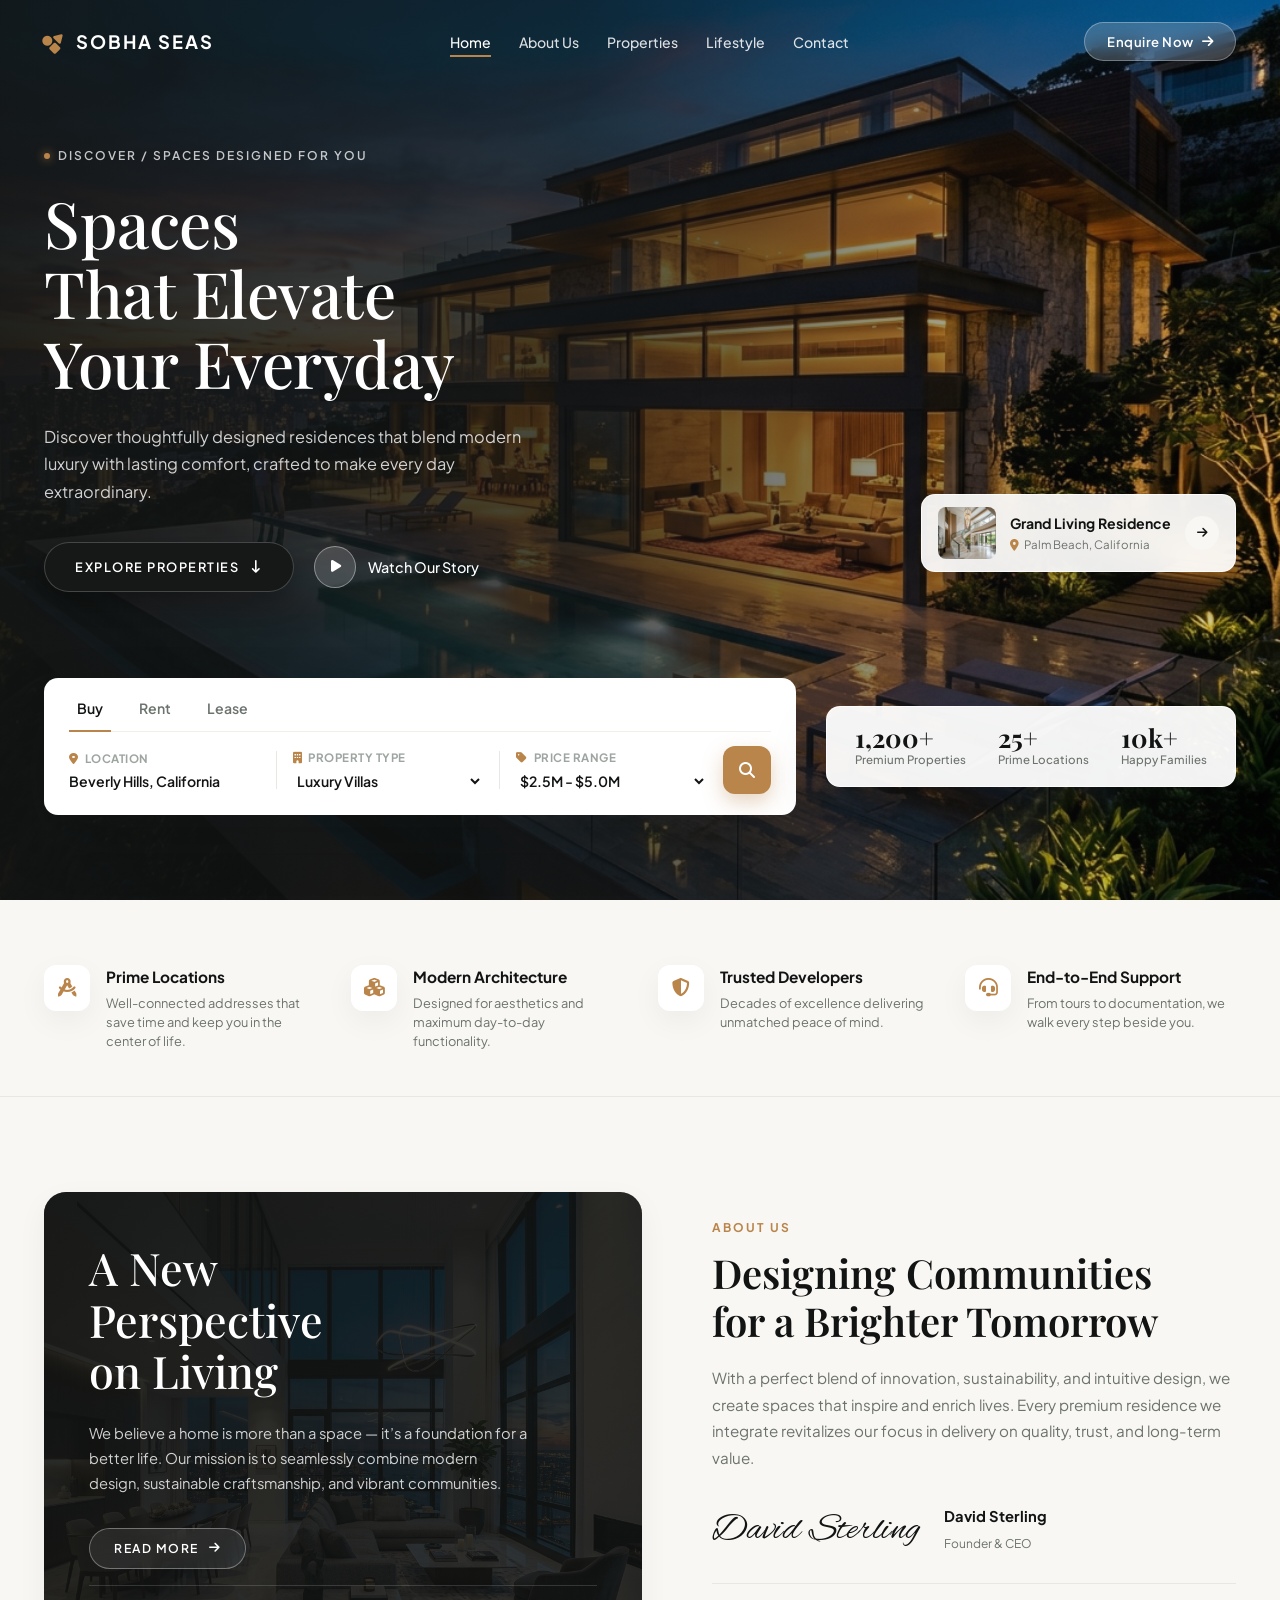
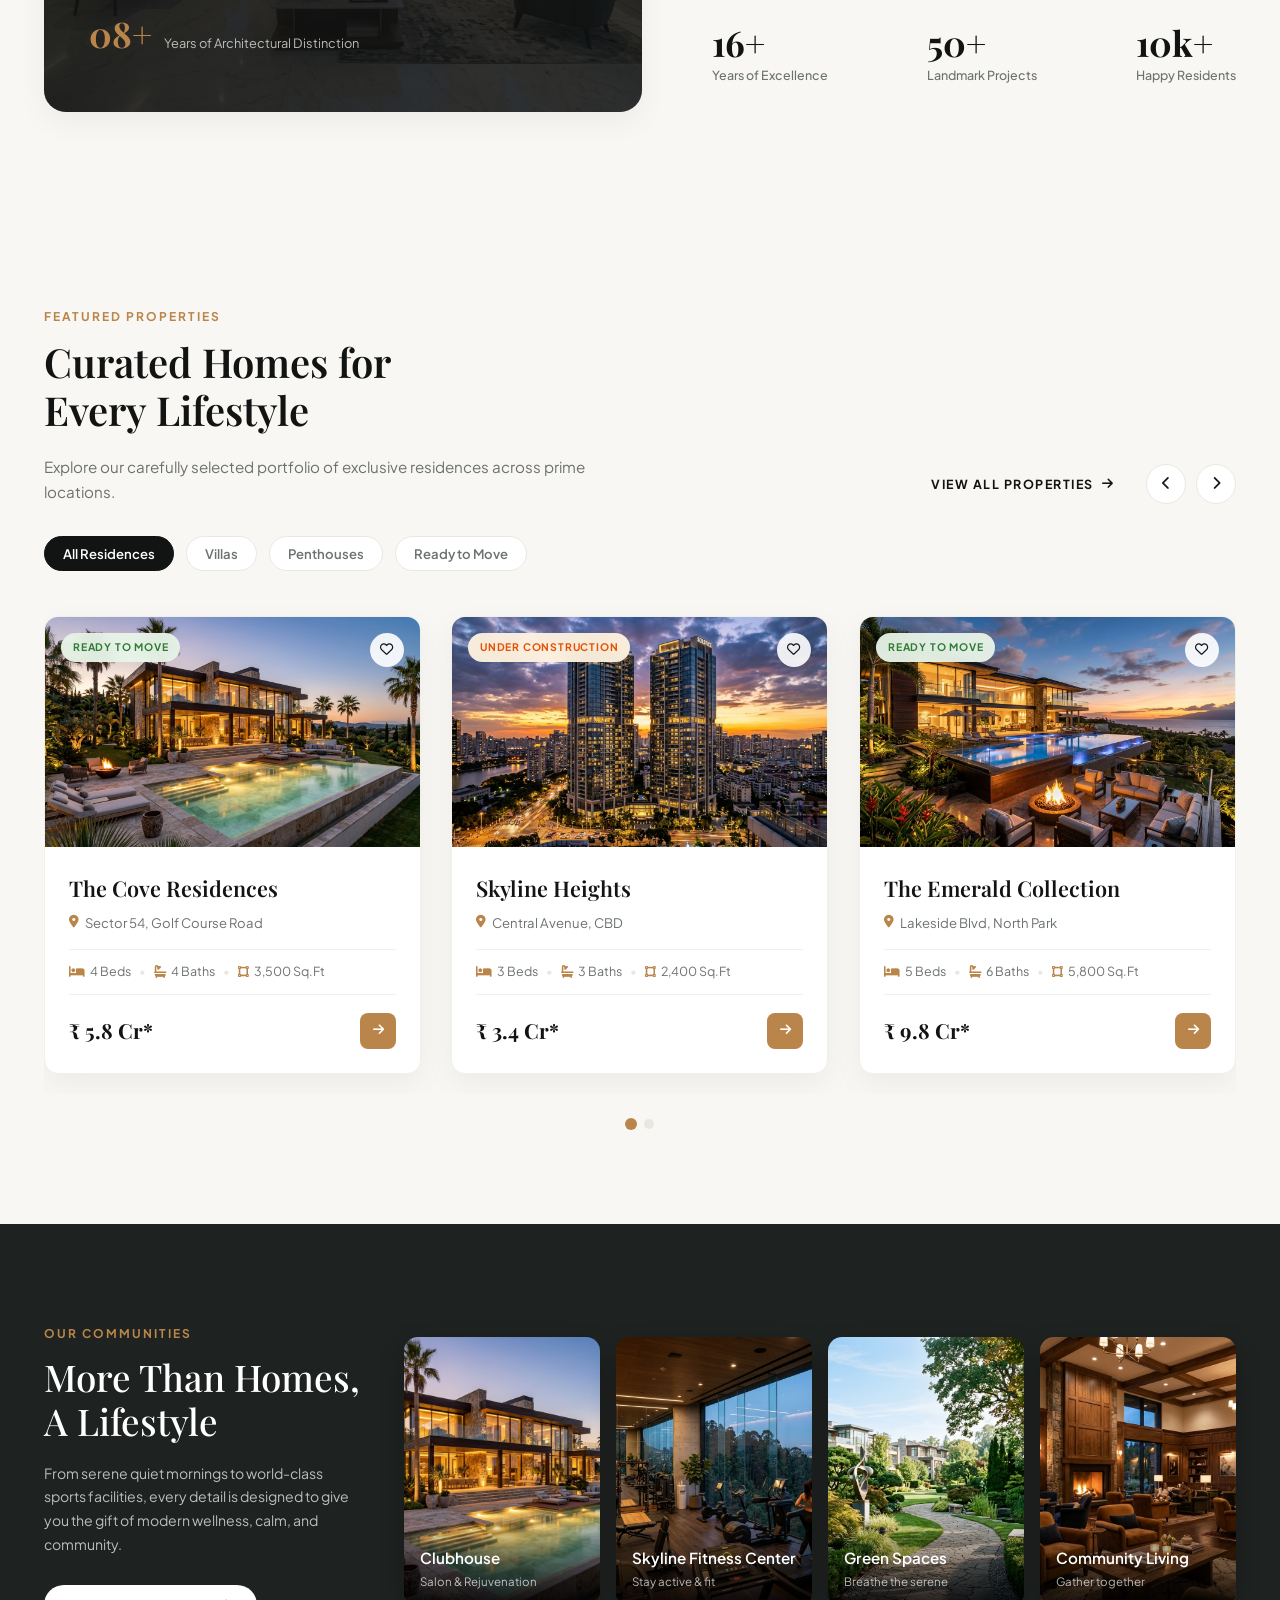
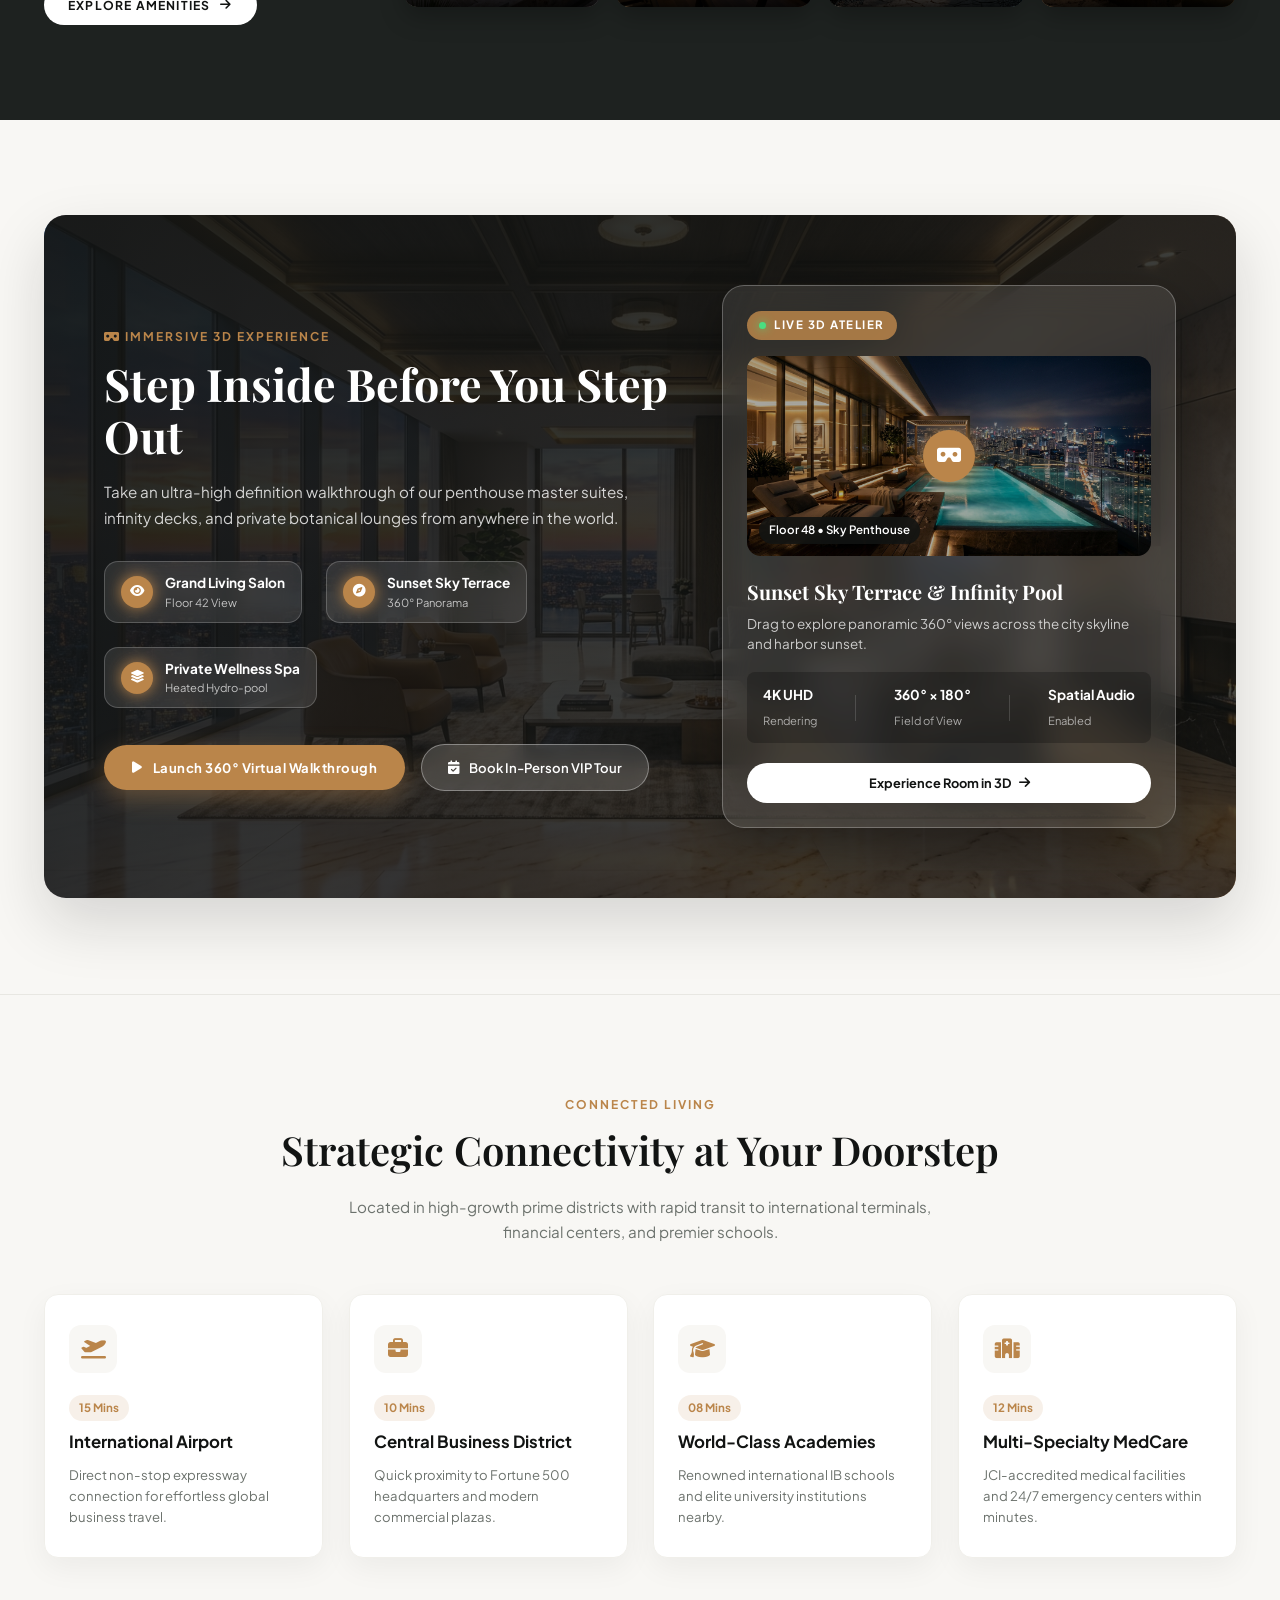
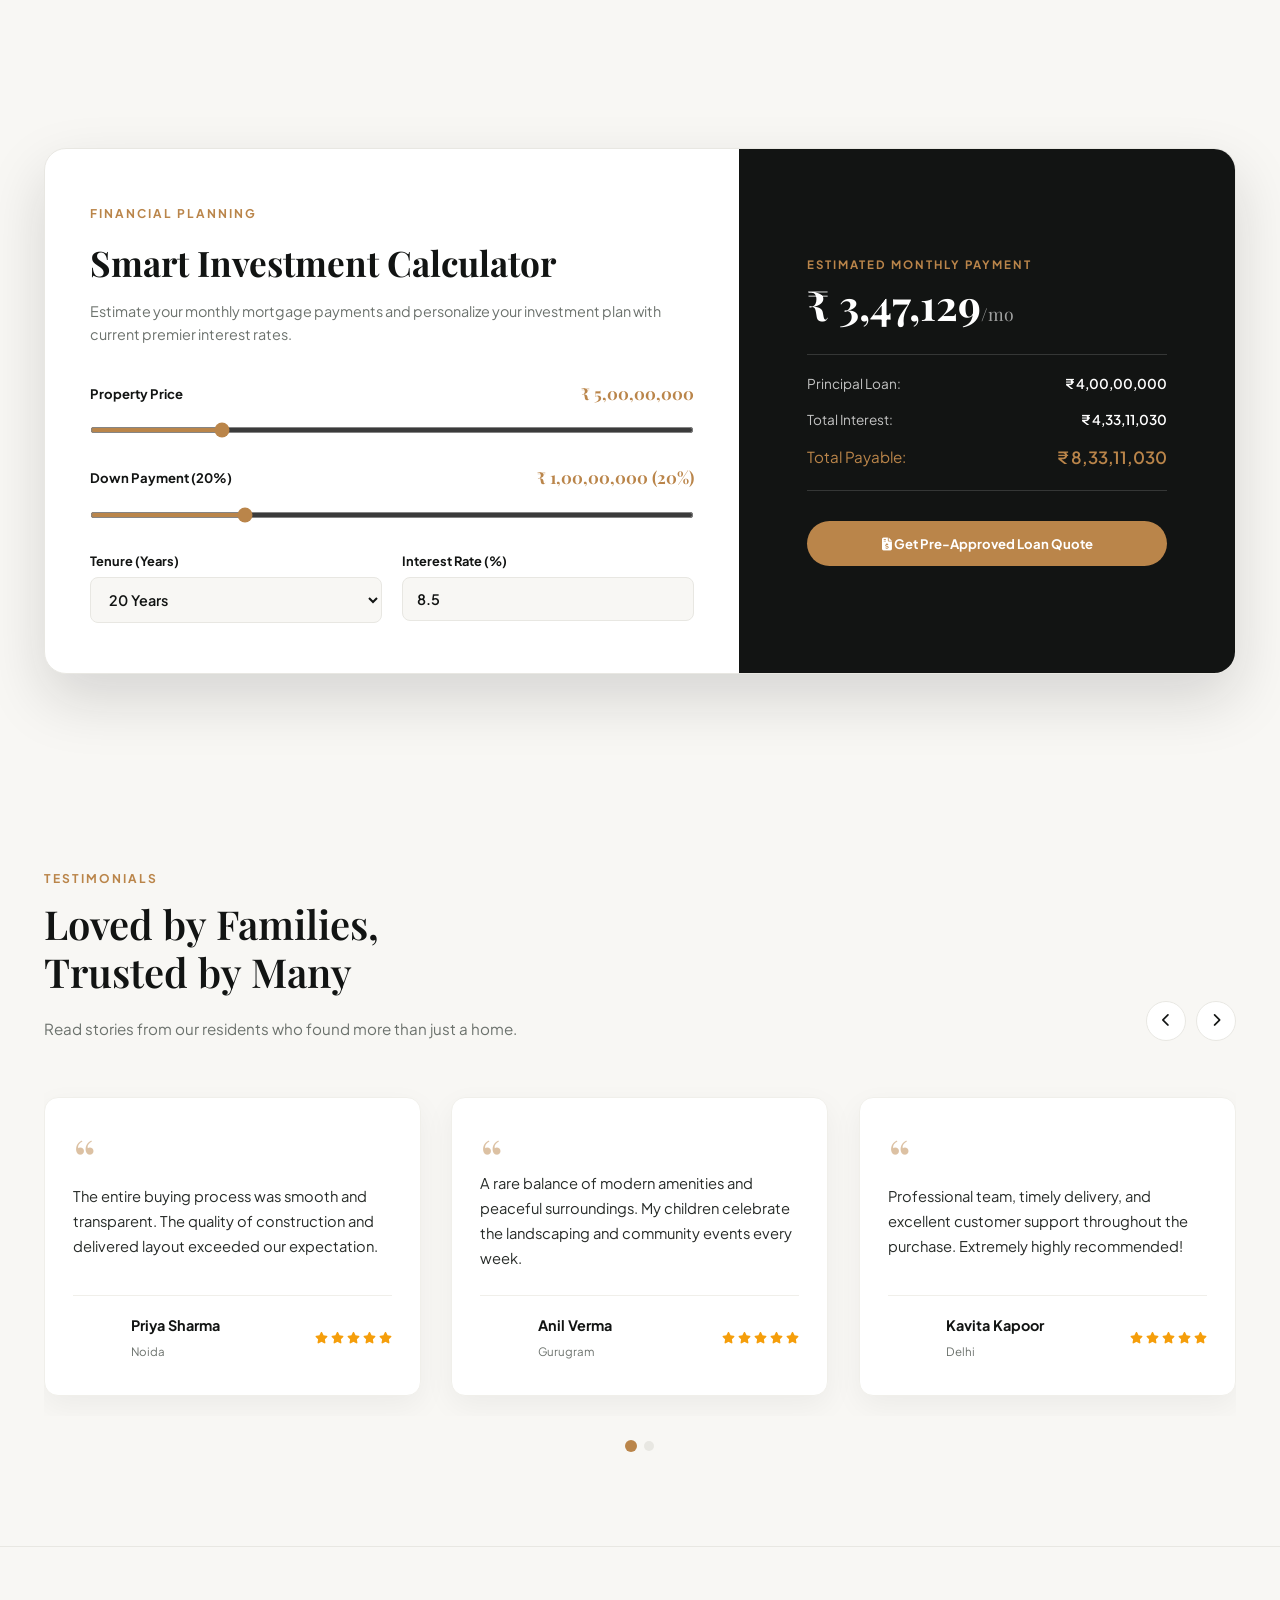
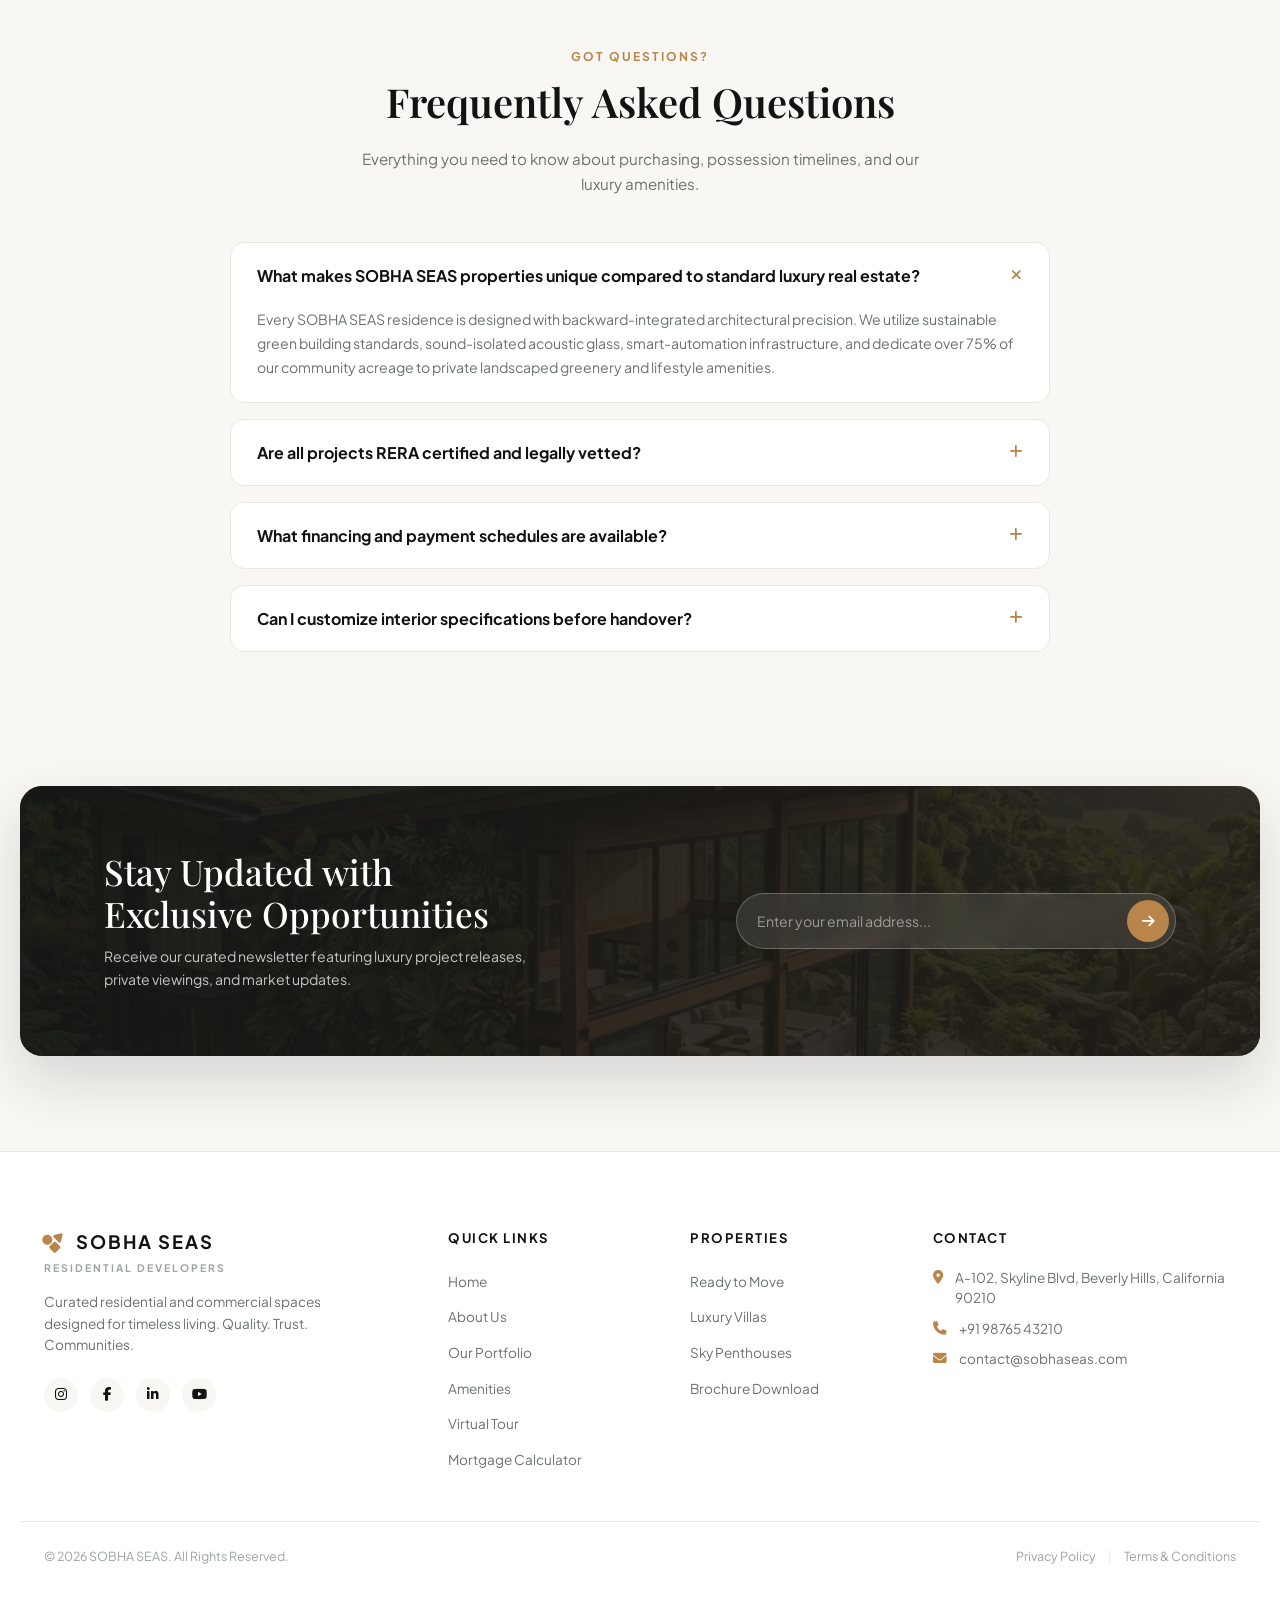
==== commit 7e8a3c84: "feat: complete luxury real estate website with inner pages, responsive design, and mobile overflow f" ====
--- a/index.html
+++ b/index.html
@@ -2,202 +2,546 @@
 <html lang="en">
 <head>
     <meta charset="UTF-8">
-    <meta name="viewport" content="width=device-width, initial-scale=1.0">
-    <title>LUXE | Architectural Masterpieces & Premium Real Estate</title>
-    <meta name="description" content="Discover extraordinary living with LUXE. We build premium, sustainable, and architecturally significant residences for the discerning few.">
+    <meta name="viewport" content="width=device-width, initial-scale=1.0, maximum-scale=5.0">
+    <title>SOBHA SEAS | Spaces That Elevate Your Everyday</title>
+    <meta name="description" content="Discover thoughtfully planned residential developments designed for timeless living. Curated communities, modern architectural elegance, and luxury residences.">
+    <!-- Fonts -->
     <link rel="preconnect" href="https://fonts.googleapis.com">
     <link rel="preconnect" href="https://fonts.gstatic.com" crossorigin>
-    <link href="https://fonts.googleapis.com/css2?family=Montserrat:wght@300;400;500;600&family=Playfair+Display:ital,wght@0,400;0,700;1,400&family=Dancing+Script:wght@400;700&display=swap" rel="stylesheet">
+    <link href="https://fonts.googleapis.com/css2?family=Plus+Jakarta+Sans:wght@300;400;500;600;700;800&family=Playfair+Display:ital,wght@0,400;0,500;0,600;0,700;1,400&family=Alex+Brush&display=swap" rel="stylesheet">
+    <!-- FontAwesome -->
+    <link rel="stylesheet" href="https://cdnjs.cloudflare.com/ajax/libs/font-awesome/6.5.1/css/all.min.css">
     <link rel="stylesheet" href="style.css">
-    <link rel="stylesheet" href="https://cdnjs.cloudflare.com/ajax/libs/font-awesome/6.4.0/css/all.min.css">
 </head>
 <body>
-    <header id="main-nav">
-        <div class="container nav-wrapper">
-            <div class="logo">
-                <a href="#hero">LUXE<span>.</span></a>
-            </div>
-            <nav id="nav-menu">
+    <!-- Toast Notification Banner -->
+    <div id="toastNotification" class="toast-popup">
+        <i class="fa-solid fa-circle-check toast-icon"></i>
+        <div class="toast-content">
+            <h5 id="toastTitle">Notification</h5>
+            <p id="toastMessage">Action completed successfully.</p>
+        </div>
+    </div>
+
+    <!-- Mobile Offcanvas Menu Drawer -->
+    <div id="mobileDrawer" class="mobile-drawer">
+        <div class="drawer-header">
+            <div class="brand-logo dark">
+                <span class="brand-symbol"><i class="fa-solid fa-shapes"></i></span>
+                <span class="brand-text">SOBHA SEAS</span>
+            </div>
+            <button id="closeDrawerBtn" class="close-drawer-btn" aria-label="Close menu">&times;</button>
+        </div>
+        <div class="drawer-body">
+            <ul class="drawer-links">
+                <li><a href="index.html" class="drawer-nav-item active"><i class="fa-solid fa-house"></i> Home</a></li>
+                <li><a href="about.html" class="drawer-nav-item"><i class="fa-solid fa-compass"></i> About Us</a></li>
+                <li><a href="properties.html" class="drawer-nav-item"><i class="fa-solid fa-building"></i> Featured Homes</a></li>
+                <li><a href="lifestyle.html" class="drawer-nav-item"><i class="fa-solid fa-tree"></i> Lifestyle & Amenities</a></li>
+                <li><a href="contact.html" class="drawer-nav-item"><i class="fa-solid fa-phone"></i> Contact</a></li>
+            </ul>
+            <div class="drawer-footer">
+                <button class="btn btn-drawer-cta open-inquiry-btn">Schedule Private Visit</button>
+                <p class="drawer-contact-line"><i class="fa-solid fa-phone"></i> +91 98765 43210</p>
+            </div>
+        </div>
+    </div>
+    <div id="drawerOverlay" class="drawer-overlay"></div>
+
+    <!-- Top Announcement Bar / Header Navigation -->
+    <header id="main-nav" class="navbar">
+        <div class="nav-container">
+            <a href="index.html" class="brand-logo">
+                <span class="brand-symbol"><i class="fa-solid fa-shapes"></i></span>
+                <span class="brand-text">SOBHA SEAS</span>
+            </a>
+            <nav class="nav-menu">
                 <ul class="nav-links">
-                    <li><a href="#hero">Home</a></li>
-                    <li><a href="#stats">Performance</a></li>
-                    <li><a href="#location">Locations</a></li>
-                    <li><a href="#about">The Builder</a></li>
-                    <li><a href="#gallery">Gallery</a></li>
+                    <li><a href="index.html" class="active">Home</a></li>
+                    <li><a href="about.html">About Us</a></li>
+                    <li><a href="properties.html">Properties</a></li>
+                    <li><a href="lifestyle.html">Lifestyle</a></li>
+                    <li><a href="contact.html">Contact</a></li>
                 </ul>
             </nav>
-            <div class="nav-right">
-                <a href="#" class="btn btn-outline hide-mobile">Enquire Now</a>
-                <div class="menu-toggle" id="mobile-toggle">
+            <div class="nav-actions">
+                <button class="btn btn-nav open-inquiry-btn">Enquire Now <i class="fa-solid fa-arrow-right"></i></button>
+                <button class="mobile-menu-btn" id="mobile-toggle" aria-label="Toggle navigation">
                     <span></span>
                     <span></span>
                     <span></span>
-                </div>
+                </button>
             </div>
         </div>
     </header>
 
     <main>
-        <!-- 1. Hero Section -->
-        <section id="hero" class="hero-slider">
-            <div class="slides-container">
-                <div class="slide active" style="background-image: url('assets/hero1.png');">
-                    <div class="slide-overlay"></div>
-                    <div class="slide-content container">
-                        <span class="badge">Exclusive Collection</span>
-                        <h1>Unparalleled Architectural <br>Masterpieces</h1>
-                        <p>Experience the pinnacle of luxury living in our meticulously crafted residences designed for the modern visionary.</p>
-                        <div class="hero-btns">
-                            <a href="#gallery" class="btn btn-primary">View Collection</a>
-                            <a href="#location" class="btn btn-secondary">Explore Locations</a>
-                        </div>
-                    </div>
-                </div>
-                <div class="slide" style="background-image: url('assets/hero2.png');">
-                    <div class="slide-overlay"></div>
-                    <div class="slide-content container">
-                        <span class="badge">Urban Sophistication</span>
-                        <h1>Skyline Elegance & <br>Curated Spaces</h1>
-                        <p>Modern penthouses featuring floor-to-ceiling glass, breathtaking vistas, and interior designs that redefine urban living.</p>
-                        <div class="hero-btns">
-                            <a href="#gallery" class="btn btn-primary">View Collection</a>
-                            <a href="#location" class="btn btn-secondary">Explore Locations</a>
-                        </div>
-                    </div>
-                </div>
-                <div class="slide" style="background-image: url('assets/hero3.png');">
-                    <div class="slide-overlay"></div>
-                    <div class="slide-content container">
-                        <span class="badge">Sustainable Luxury</span>
-                        <h1>Nature Integrated <br>Residences</h1>
-                        <p>Where architectural brilliance meets ecological responsibility. Discover our award-winning sustainable villas.</p>
-                        <div class="hero-btns">
-                            <a href="#gallery" class="btn btn-primary">View Collection</a>
-                            <a href="#location" class="btn btn-secondary">Explore Locations</a>
-                        </div>
-                    </div>
-                </div>
-            </div>
-            <div class="slider-controls hide-mobile">
-                <div class="control-prev"><i class="fas fa-chevron-left"></i></div>
-                <div class="control-next"><i class="fas fa-chevron-right"></i></div>
-            </div>
-            <div class="slider-dots">
-                <span class="dot active" data-index="0"></span>
-                <span class="dot" data-index="1"></span>
-                <span class="dot" data-index="2"></span>
-            </div>
-            <div class="scroll-indicator">
-                <div class="mouse"></div>
-                <span>Scroll to Explore</span>
+        <!-- 1. HERO SECTION -->
+        <section id="hero" class="hero-section">
+            <div class="hero-bg" style="background-image: url('assets/hero_villa.jpg');"></div>
+            <div class="hero-gradient-overlay"></div>
+            
+            <div class="hero-container">
+                <div class="hero-left-content" data-reveal="fade-up">
+                    <div class="hero-tagline">
+                        <span class="tag-dot"></span>
+                        <span>DISCOVER / SPACES DESIGNED FOR YOU</span>
+                    </div>
+                    <h1 class="hero-headline">
+                        Spaces<br>
+                        That Elevate<br>
+                        Your Everyday
+                    </h1>
+                    <p class="hero-subtext">
+                        Discover thoughtfully designed residences that blend modern luxury with lasting comfort, crafted to make every day extraordinary.
+                    </p>
+                    <div class="hero-buttons">
+                        <a href="#properties" class="btn btn-dark-pill">
+                            <span>EXPLORE PROPERTIES</span>
+                            <i class="fa-solid fa-arrow-down-long"></i>
+                        </a>
+                        <button class="btn-watch-tour" id="watchTourBtn">
+                            <span class="play-icon-circle"><i class="fa-solid fa-play"></i></span>
+                            <span>Watch Our Story</span>
+                        </button>
+                    </div>
+                </div>
+
+                <!-- Floating Hero Card Right -->
+                <div class="hero-floating-card" data-reveal="fade-left">
+                    <div class="card-thumb" style="background-image: url('assets/gallery1.png');"></div>
+                    <div class="card-info">
+                        <h4>Grand Living Residence</h4>
+                        <p><i class="fa-solid fa-location-dot"></i> Palm Beach, California</p>
+                    </div>
+                    <button class="card-arrow quick-view-btn" data-prop="The Cove Residences" aria-label="View property details">
+                        <i class="fa-solid fa-arrow-right"></i>
+                    </button>
+                </div>
+            </div>
+
+            <!-- SEARCH FILTER BAR (Floating over Hero bottom) -->
+            <div class="hero-search-wrapper" data-reveal="fade-up">
+                <div class="search-box-card">
+                    <div class="search-tabs">
+                        <button class="search-tab active" data-type="buy">Buy</button>
+                        <button class="search-tab" data-type="rent">Rent</button>
+                        <button class="search-tab" data-type="lease">Lease</button>
+                    </div>
+                    <form id="searchPropertiesForm" class="search-form-row">
+                        <div class="form-group-item">
+                            <label><i class="fa-solid fa-location-dot"></i> Location</label>
+                            <input type="text" id="searchLocationInput" placeholder="Search city, locality or project" value="Beverly Hills, California">
+                        </div>
+                        <div class="divider-v"></div>
+                        <div class="form-group-item">
+                            <label><i class="fa-solid fa-building"></i> Property Type</label>
+                            <select id="searchTypeSelect">
+                                <option value="all">Select Type</option>
+                                <option value="villas" selected>Luxury Villas</option>
+                                <option value="penthouse">Sky Penthouses</option>
+                                <option value="mansions">Modern Mansions</option>
+                            </select>
+                        </div>
+                        <div class="divider-v"></div>
+                        <div class="form-group-item">
+                            <label><i class="fa-solid fa-tag"></i> Price Range</label>
+                            <select id="searchPriceSelect">
+                                <option value="all">Select Scope</option>
+                                <option value="3-5" selected>$2.5M - $5.0M</option>
+                                <option value="6-10">$5.0M - $10.0M</option>
+                                <option value="10+">$10.0M+</option>
+                            </select>
+                        </div>
+                        <button type="submit" class="search-submit-btn" aria-label="Search properties">
+                            <i class="fa-solid fa-magnifying-glass"></i>
+                        </button>
+                    </form>
+                </div>
+
+                <!-- Stats summary right pill -->
+                <div class="hero-stats-row">
+                    <div class="stat-pill-item">
+                        <span class="pill-number" data-target="1200">1,200+</span>
+                        <span class="pill-label">Premium Properties</span>
+                    </div>
+                    <div class="stat-pill-item">
+                        <span class="pill-number" data-target="25">25+</span>
+                        <span class="pill-label">Prime Locations</span>
+                    </div>
+                    <div class="stat-pill-item">
+                        <span class="pill-number" data-target="10">10k+</span>
+                        <span class="pill-label">Happy Families</span>
+                    </div>
+                </div>
             </div>
         </section>
 
-        <!-- 2. Certification Section -->
-        <section id="certifications" class="section-padding">
-            <div class="container text-center">
-                <h3 class="section-subtitle">Commitment to Quality</h3>
-                <h2 class="section-title">World-Class Accreditations</h2>
-                <div class="cert-grid">
-                    <div class="cert-item" data-reveal>
-                        <div class="cert-icon"><i class="fas fa-award"></i></div>
-                        <h4>ISO 9001:2015</h4>
-                        <p>Quality Management System</p>
-                    </div>
-                    <div class="cert-item" data-reveal>
-                        <div class="cert-icon"><i class="fas fa-leaf"></i></div>
-                        <h4>LEED Gold</h4>
-                        <p>Sustainable Construction</p>
-                    </div>
-                    <div class="cert-item" data-reveal>
-                        <div class="cert-icon"><i class="fas fa-shield-halved"></i></div>
-                        <h4>RERA Certified</h4>
-                        <p>Trusted & Transparent</p>
-                    </div>
-                    <div class="cert-item" data-reveal>
-                        <div class="cert-icon"><i class="fas fa-building-circle-check"></i></div>
-                        <h4>BREEAM Rated</h4>
-                        <p>Environmental Assessment</p>
+        <!-- 2. VALUE PILLARS STRIP -->
+        <section class="value-pillars-section">
+            <div class="container pillars-grid">
+                <div class="pillar-card" data-reveal="fade-up" data-delay="100">
+                    <div class="pillar-icon"><i class="fa-solid fa-compass-drafting"></i></div>
+                    <div class="pillar-text">
+                        <h4>Prime Locations</h4>
+                        <p>Well-connected addresses that save time and keep you in the center of life.</p>
+                    </div>
+                </div>
+                <div class="pillar-card" data-reveal="fade-up" data-delay="200">
+                    <div class="pillar-icon"><i class="fa-solid fa-cubes"></i></div>
+                    <div class="pillar-text">
+                        <h4>Modern Architecture</h4>
+                        <p>Designed for aesthetics and maximum day-to-day functionality.</p>
+                    </div>
+                </div>
+                <div class="pillar-card" data-reveal="fade-up" data-delay="300">
+                    <div class="pillar-icon"><i class="fa-solid fa-shield-halved"></i></div>
+                    <div class="pillar-text">
+                        <h4>Trusted Developers</h4>
+                        <p>Decades of excellence delivering unmatched peace of mind.</p>
+                    </div>
+                </div>
+                <div class="pillar-card" data-reveal="fade-up" data-delay="400">
+                    <div class="pillar-icon"><i class="fa-solid fa-headset"></i></div>
+                    <div class="pillar-text">
+                        <h4>End-to-End Support</h4>
+                        <p>From tours to documentation, we walk every step beside you.</p>
                     </div>
                 </div>
             </div>
         </section>
 
-        <!-- 3. Stats Section -->
-        <section id="stats" class="section-padding bg-light">
+        <!-- 3. ABOUT & PERSPECTIVE SPLIT SECTION -->
+        <section id="about" class="about-section">
+            <div class="container about-dual-grid">
+                <!-- Left Dark Visual Card -->
+                <div class="perspective-card" data-reveal="fade-right">
+                    <div class="perspective-img-bg" style="background-image: url('assets/hero2.png');"></div>
+                    <div class="perspective-overlay"></div>
+                    <div class="perspective-content">
+                        <h2>A New<br>Perspective<br>on Living</h2>
+                        <p>We believe a home is more than a space — it’s a foundation for a better life. Our mission is to seamlessly combine modern design, sustainable craftsmanship, and vibrant communities.</p>
+                        <a href="#lifestyle" class="btn-read-more">
+                            <span>READ MORE</span>
+                            <i class="fa-solid fa-arrow-right"></i>
+                        </a>
+                    </div>
+                    <div class="perspective-footer-stat">
+                        <span class="f-num">08+</span>
+                        <span class="f-txt">Years of Architectural Distinction</span>
+                    </div>
+                </div>
+
+                <!-- Right Content & Founder's Statement -->
+                <div class="communities-card" data-reveal="fade-left">
+                    <span class="sub-label">ABOUT US</span>
+                    <h2 class="section-heading">Designing Communities for a Brighter Tomorrow</h2>
+                    <p class="about-desc">
+                        With a perfect blend of innovation, sustainability, and intuitive design, we create spaces that inspire and enrich lives. Every premium residence we integrate revitalizes our focus in delivery on quality, trust, and long-term value.
+                    </p>
+                    
+                    <div class="founder-block">
+                        <div class="signature-line">
+                            <span class="founder-sig">David Sterling</span>
+                        </div>
+                        <div class="founder-info">
+                            <h5>David Sterling</h5>
+                            <span>Founder & CEO</span>
+                        </div>
+                    </div>
+
+                    <div class="stats-counter-strip">
+                        <div class="stat-unit">
+                            <span class="stat-big-number" data-target="16">16+</span>
+                            <span class="stat-unit-label">Years of Excellence</span>
+                        </div>
+                        <div class="stat-unit">
+                            <span class="stat-big-number" data-target="50">50+</span>
+                            <span class="stat-unit-label">Landmark Projects</span>
+                        </div>
+                        <div class="stat-unit">
+                            <span class="stat-big-number" data-target="10">10k+</span>
+                            <span class="stat-unit-label">Happy Residents</span>
+                        </div>
+                    </div>
+                </div>
+            </div>
+        </section>
+
+        <!-- 4. CURATED HOMES FOR EVERY LIFESTYLE (SLIDER & FILTERABLE TABS) -->
+        <section id="properties" class="properties-section">
             <div class="container">
-                <div class="stats-grid">
-                    <div class="stat-card" data-reveal>
-                        <span class="stat-number" data-target="15">0</span>
-                        <span class="stat-label">Years of Excellence</span>
-                    </div>
-                    <div class="stat-card" data-reveal>
-                        <span class="stat-number" data-target="1200">0</span>
-                        <span class="stat-label">Premium Units Delivered</span>
-                    </div>
-                    <div class="stat-card" data-reveal>
-                        <span class="stat-number" data-target="45">0</span>
-                        <span class="stat-label">Industry Awards</span>
-                    </div>
-                    <div class="stat-card" data-reveal>
-                        <span class="stat-number" data-target="8">0</span>
-                        <span class="stat-label">Iconic Projects</span>
-                    </div>
-                    <div class="stat-card" data-reveal>
-                        <span class="stat-number" data-target="98">0</span><span class="stat-suffix">%</span>
-                        <span class="stat-label">Client Satisfaction</span>
-                    </div>
-                    <div class="stat-card" data-reveal>
-                        <span class="stat-number" data-target="250">0</span><span class="stat-suffix">M+</span>
-                        <span class="stat-label">Sq. Ft. Constructed</span>
-                    </div>
+                <div class="section-header-flex">
+                    <div class="header-left" data-reveal="fade-up">
+                        <span class="sub-label">FEATURED PROPERTIES</span>
+                        <h2 class="section-heading">Curated Homes for<br>Every Lifestyle</h2>
+                        <p class="section-sub-copy">Explore our carefully selected portfolio of exclusive residences across prime locations.</p>
+                    </div>
+                    <div class="header-right" data-reveal="fade-up">
+                        <button class="view-all-link open-inquiry-btn">VIEW ALL PROPERTIES <i class="fa-solid fa-arrow-right"></i></button>
+                        <div class="carousel-nav-arrows">
+                            <button class="c-arrow prev" id="propPrev" aria-label="Previous properties"><i class="fa-solid fa-chevron-left"></i></button>
+                            <button class="c-arrow next" id="propNext" aria-label="Next properties"><i class="fa-solid fa-chevron-right"></i></button>
+                        </div>
+                    </div>
+                </div>
+
+                <!-- Property Filter Tags -->
+                <div class="property-filter-tags" data-reveal="fade-up">
+                    <button class="prop-filter-btn active" data-filter="all">All Residences</button>
+                    <button class="prop-filter-btn" data-filter="villas">Villas</button>
+                    <button class="prop-filter-btn" data-filter="penthouse">Penthouses</button>
+                    <button class="prop-filter-btn" data-filter="ready">Ready to Move</button>
+                </div>
+
+                <!-- Property Cards Slider Track Container -->
+                <div class="property-carousel-viewport">
+                    <div class="property-cards-slider" id="propertyCardsContainer">
+                        <!-- Property 1 -->
+                        <div class="property-card" data-category="villas ready" data-title="The Cove Residences" data-price="₹ 5.8 Cr*" data-location="Sector 54, Golf Course Road" data-beds="4 Beds" data-baths="4 Baths" data-area="3,500 Sq.Ft" data-img="assets/the_residences.jpg" data-reveal="fade-up" data-delay="100">
+                            <div class="card-media">
+                                <div class="card-img" style="background-image: url('assets/the_residences.jpg');"></div>
+                                <span class="status-pill green">READY TO MOVE</span>
+                                <button class="fav-btn" aria-label="Save property"><i class="fa-regular fa-heart"></i></button>
+                            </div>
+                            <div class="card-body">
+                                <h3 class="prop-title">The Cove Residences</h3>
+                                <p class="prop-address"><i class="fa-solid fa-location-dot"></i> Sector 54, Golf Course Road</p>
+                                <div class="prop-specs">
+                                    <span><i class="fa-solid fa-bed"></i> 4 Beds</span>
+                                    <span class="spec-dot">•</span>
+                                    <span><i class="fa-solid fa-bath"></i> 4 Baths</span>
+                                    <span class="spec-dot">•</span>
+                                    <span><i class="fa-solid fa-vector-square"></i> 3,500 Sq.Ft</span>
+                                </div>
+                                <div class="prop-footer">
+                                    <div class="price-box">
+                                        <span class="price-val">₹ 5.8 Cr*</span>
+                                    </div>
+                                    <button class="card-action-sq quick-prop-btn" aria-label="View property details"><i class="fa-solid fa-arrow-right"></i></button>
+                                </div>
+                            </div>
+                        </div>
+
+                        <!-- Property 2 -->
+                        <div class="property-card" data-category="penthouse" data-title="Skyline Heights" data-price="₹ 3.4 Cr*" data-location="Central Avenue, CBD" data-beds="3 Beds" data-baths="3 Baths" data-area="2,400 Sq.Ft" data-img="assets/skyline_towers.jpg" data-reveal="fade-up" data-delay="200">
+                            <div class="card-media">
+                                <div class="card-img" style="background-image: url('assets/skyline_towers.jpg');"></div>
+                                <span class="status-pill orange">UNDER CONSTRUCTION</span>
+                                <button class="fav-btn" aria-label="Save property"><i class="fa-regular fa-heart"></i></button>
+                            </div>
+                            <div class="card-body">
+                                <h3 class="prop-title">Skyline Heights</h3>
+                                <p class="prop-address"><i class="fa-solid fa-location-dot"></i> Central Avenue, CBD</p>
+                                <div class="prop-specs">
+                                    <span><i class="fa-solid fa-bed"></i> 3 Beds</span>
+                                    <span class="spec-dot">•</span>
+                                    <span><i class="fa-solid fa-bath"></i> 3 Baths</span>
+                                    <span class="spec-dot">•</span>
+                                    <span><i class="fa-solid fa-vector-square"></i> 2,400 Sq.Ft</span>
+                                </div>
+                                <div class="prop-footer">
+                                    <div class="price-box">
+                                        <span class="price-val">₹ 3.4 Cr*</span>
+                                    </div>
+                                    <button class="card-action-sq quick-prop-btn" aria-label="View property details"><i class="fa-solid fa-arrow-right"></i></button>
+                                </div>
+                            </div>
+                        </div>
+
+                        <!-- Property 3 -->
+                        <div class="property-card" data-category="villas ready" data-title="The Emerald Collection" data-price="₹ 9.8 Cr*" data-location="Lakeside Blvd, North Park" data-beds="5 Beds" data-baths="6 Baths" data-area="5,800 Sq.Ft" data-img="assets/the_emerald.jpg" data-reveal="fade-up" data-delay="300">
+                            <div class="card-media">
+                                <div class="card-img" style="background-image: url('assets/the_emerald.jpg');"></div>
+                                <span class="status-pill green">READY TO MOVE</span>
+                                <button class="fav-btn" aria-label="Save property"><i class="fa-regular fa-heart"></i></button>
+                            </div>
+                            <div class="card-body">
+                                <h3 class="prop-title">The Emerald Collection</h3>
+                                <p class="prop-address"><i class="fa-solid fa-location-dot"></i> Lakeside Blvd, North Park</p>
+                                <div class="prop-specs">
+                                    <span><i class="fa-solid fa-bed"></i> 5 Beds</span>
+                                    <span class="spec-dot">•</span>
+                                    <span><i class="fa-solid fa-bath"></i> 6 Baths</span>
+                                    <span class="spec-dot">•</span>
+                                    <span><i class="fa-solid fa-vector-square"></i> 5,800 Sq.Ft</span>
+                                </div>
+                                <div class="prop-footer">
+                                    <div class="price-box">
+                                        <span class="price-val">₹ 9.8 Cr*</span>
+                                    </div>
+                                    <button class="card-action-sq quick-prop-btn" aria-label="View property details"><i class="fa-solid fa-arrow-right"></i></button>
+                                </div>
+                            </div>
+                        </div>
+
+                        <!-- Property 4 (Slide Item) -->
+                        <div class="property-card" data-category="penthouse ready" data-title="Aura Sky Penthouses" data-price="₹ 14.5 Cr*" data-location="Billionaires Row, Marina" data-beds="5 Beds" data-baths="5 Baths" data-area="6,200 Sq.Ft" data-img="assets/sky_villa.jpg" data-reveal="fade-up" data-delay="400">
+                            <div class="card-media">
+                                <div class="card-img" style="background-image: url('assets/sky_villa.jpg');"></div>
+                                <span class="status-pill green">READY TO MOVE</span>
+                                <button class="fav-btn" aria-label="Save property"><i class="fa-regular fa-heart"></i></button>
+                            </div>
+                            <div class="card-body">
+                                <h3 class="prop-title">Aura Sky Penthouses</h3>
+                                <p class="prop-address"><i class="fa-solid fa-location-dot"></i> Billionaires Row, Marina</p>
+                                <div class="prop-specs">
+                                    <span><i class="fa-solid fa-bed"></i> 5 Beds</span>
+                                    <span class="spec-dot">•</span>
+                                    <span><i class="fa-solid fa-bath"></i> 5 Baths</span>
+                                    <span class="spec-dot">•</span>
+                                    <span><i class="fa-solid fa-vector-square"></i> 6,200 Sq.Ft</span>
+                                </div>
+                                <div class="prop-footer">
+                                    <div class="price-box">
+                                        <span class="price-val">₹ 14.5 Cr*</span>
+                                    </div>
+                                    <button class="card-action-sq quick-prop-btn" aria-label="View property details"><i class="fa-solid fa-arrow-right"></i></button>
+                                </div>
+                            </div>
+                        </div>
+                    </div>
+                </div>
+
+                <!-- Pagination Dots for Properties -->
+                <div class="property-slider-dots" id="propDots">
+                    <span class="p-dot active" data-index="0"></span>
+                    <span class="p-dot" data-index="1"></span>
                 </div>
             </div>
         </section>
 
-        <!-- 4. Location Section -->
-        <section id="location" class="section-padding">
+        <!-- 5. LIFESTYLE BANNER & GALLERY STRIP -->
+        <section id="lifestyle" class="lifestyle-section">
+            <div class="container lifestyle-wrapper">
+                <!-- Left Dark Callout -->
+                <div class="lifestyle-intro" data-reveal="fade-right">
+                    <span class="sub-label light">OUR COMMUNITIES</span>
+                    <h2>More Than Homes,<br>A Lifestyle</h2>
+                    <p>From serene quiet mornings to world-class sports facilities, every detail is designed to give you the gift of modern wellness, calm, and community.</p>
+                    <button class="btn-lifestyle-pill open-inquiry-btn">
+                        <span>EXPLORE AMENITIES</span>
+                        <i class="fa-solid fa-arrow-right"></i>
+                    </button>
+                </div>
+
+                <!-- Right 4 Column Amenity Cards -->
+                <div class="amenities-tiles-grid" data-reveal="fade-left">
+                    <div class="amenity-tile" onclick="openAmenityDetail('Clubhouse & Wellness Spa', 'Features personalized salon services, private sauna, heated steam suites, and rejuvenating meditation pods.', 'assets/the_residences.jpg');">
+                        <div class="tile-img" style="background-image: url('assets/the_residences.jpg');"></div>
+                        <div class="tile-caption">
+                            <h4>Clubhouse</h4>
+                            <p>Salon & Rejuvenation</p>
+                        </div>
+                    </div>
+                    <div class="amenity-tile" onclick="openAmenityDetail('Skyline Fitness Center', 'Outfitted with top-tier Technogym biometric machines, dedicated yoga atrium, and panoramic city views.', 'assets/fitness_center.jpg');">
+                        <div class="tile-img" style="background-image: url('assets/fitness_center.jpg');"></div>
+                        <div class="tile-caption">
+                            <h4>Skyline Fitness Center</h4>
+                            <p>Stay active & fit</p>
+                        </div>
+                    </div>
+                    <div class="amenity-tile" onclick="openAmenityDetail('Botanical Parks & Green Trails', 'Winding cobblestone walking trails amidst sculptured gardens, zen fountains, and morning bird sanctuaries.', 'assets/green_spaces.jpg');">
+                        <div class="tile-img" style="background-image: url('assets/green_spaces.jpg');"></div>
+                        <div class="tile-caption">
+                            <h4>Green Spaces</h4>
+                            <p>Breathe the serene</p>
+                        </div>
+                    </div>
+                    <div class="amenity-tile" onclick="openAmenityDetail('Community Clubhouse & Banquet', 'Curated spaces for festive soirees, private film screenings, resident social hours, and intimate gatherings.', 'assets/community_living.jpg');">
+                        <div class="tile-img" style="background-image: url('assets/community_living.jpg');"></div>
+                        <div class="tile-caption">
+                            <h4>Community Living</h4>
+                            <p>Gather together</p>
+                        </div>
+                    </div>
+                </div>
+            </div>
+        </section>
+
+        <!-- 6. 360° INTERACTIVE VIRTUAL TOUR EXPERIENCE -->
+        <section id="virtual-tour" class="virtual-tour-section">
             <div class="container">
-                <div class="text-center mb-60">
-                    <h3 class="section-subtitle">Strategic Presence</h3>
-                    <h2 class="section-title">Global Footprint & Iconic Sites</h2>
-                </div>
-                <div class="location-showcase">
-                    <div class="location-visual-wrapper">
-                        <div class="spotlight-frame">
-                            <div id="project-spotlight" class="spotlight-img" style="background-image: url('assets/hero3.png');">
-                                <div class="spotlight-overlay">
-                                    <div class="spotlight-content">
-                                        <span class="coord-tag">45.523° N, 122.676° W</span>
-                                        <h3 id="spotlight-title">Azure Bay Villas</h3>
+                <div class="tour-banner-card" data-reveal="fade-up">
+                    <div class="tour-img-bg" style="background-image: url('assets/virtual_tour.jpg');"></div>
+                    <div class="tour-overlay"></div>
+                    <div class="tour-layout-grid">
+                        <div class="tour-content">
+                            <span class="sub-label light"><i class="fa-solid fa-vr-cardboard"></i> IMMERSIVE 3D EXPERIENCE</span>
+                            <h2>Step Inside Before You Step Out</h2>
+                            <p>Take an ultra-high definition walkthrough of our penthouse master suites, infinity decks, and private botanical lounges from anywhere in the world.</p>
+                            
+                            <!-- Interactive Hotspot Badges -->
+                            <div class="tour-hotspots-row">
+                                <div class="tour-hotspot-item" onclick="switchTourView('Grand Living Salon', 'assets/virtual_tour.jpg');">
+                                    <span class="hotspot-pulse"><i class="fa-solid fa-eye"></i></span>
+                                    <div>
+                                        <h5>Grand Living Salon</h5>
+                                        <small>Floor 42 View</small>
                                     </div>
                                 </div>
-                            </div>
-                        </div>
-                    </div>
-                    <div class="project-cards-grid">
-                        <div class="project-card" data-location="Azure Bay">
-                            <div class="project-img" style="background-image: url('assets/hero3.png');"></div>
-                            <div class="project-info">
-                                <h4>Azure Bay Villas</h4>
-                                <p><strong>Location:</strong> Malibu Coast, CA</p>
-                                <a href="https://maps.google.com/?q=Malibu+Coast" target="_blank" class="btn-text">View on Map <i class="fas fa-location-dot"></i></a>
-                            </div>
-                        </div>
-                        <div class="project-card" data-location="Emerald Hills">
-                            <div class="project-img" style="background-image: url('assets/hero1.png');"></div>
-                            <div class="project-info">
-                                <h4>Emerald Residences</h4>
-                                <p><strong>Location:</strong> Swiss Alps, Zermatt</p>
-                                <a href="https://maps.google.com/?q=Zermatt+Switzerland" target="_blank" class="btn-text">View on Map <i class="fas fa-location-dot"></i></a>
-                            </div>
-                        </div>
-                        <div class="project-card" data-location="CBD">
-                            <div class="project-img" style="background-image: url('assets/hero2.png');"></div>
-                            <div class="project-info">
-                                <h4>The Sterling Tower</h4>
-                                <p><strong>Location:</strong> Manhattan, NY</p>
-                                <a href="https://maps.google.com/?q=Manhattan+NY" target="_blank" class="btn-text">View on Map <i class="fas fa-location-dot"></i></a>
+                                <div class="tour-hotspot-item" onclick="switchTourView('Sunset Sky Terrace', 'assets/sky_villa.jpg');">
+                                    <span class="hotspot-pulse"><i class="fa-solid fa-compass"></i></span>
+                                    <div>
+                                        <h5>Sunset Sky Terrace</h5>
+                                        <small>360° Panorama</small>
+                                    </div>
+                                </div>
+                                <div class="tour-hotspot-item" onclick="switchTourView('Private Wellness Spa', 'assets/the_residences.jpg');">
+                                    <span class="hotspot-pulse"><i class="fa-solid fa-layer-group"></i></span>
+                                    <div>
+                                        <h5>Private Wellness Spa</h5>
+                                        <small>Heated Hydro-pool</small>
+                                    </div>
+                                </div>
+                            </div>
+
+                            <div class="tour-actions">
+                                <button class="btn btn-tour-primary" id="startTourBtn">
+                                    <i class="fa-solid fa-play"></i>
+                                    <span>Launch 360° Virtual Walkthrough</span>
+                                </button>
+                                <button class="btn btn-tour-secondary open-inquiry-btn">
+                                    <i class="fa-solid fa-calendar-check"></i>
+                                    <span>Book In-Person VIP Tour</span>
+                                </button>
+                            </div>
+                        </div>
+
+                        <!-- Right Side Live 360 Room Card -->
+                        <div class="tour-right-preview-card" data-reveal="fade-left">
+                            <div class="preview-badge-live">
+                                <span class="live-dot"></span> LIVE 3D ATELIER
+                            </div>
+                            <div class="preview-thumb-showcase" style="background-image: url('assets/sky_villa.jpg');" onclick="switchTourView('Sunset Sky Terrace', 'assets/sky_villa.jpg');">
+                                <div class="play-pulse-circle">
+                                    <i class="fa-solid fa-vr-cardboard"></i>
+                                </div>
+                                <span class="preview-loc-pill">Floor 48 • Sky Penthouse</span>
+                            </div>
+                            <div class="preview-card-details">
+                                <h4>Sunset Sky Terrace & Infinity Pool</h4>
+                                <p>Drag to explore panoramic 360° views across the city skyline and harbor sunset.</p>
+                                <div class="preview-card-metrics">
+                                    <div>
+                                        <strong>4K UHD</strong>
+                                        <small>Rendering</small>
+                                    </div>
+                                    <div class="p-divider"></div>
+                                    <div>
+                                        <strong>360° × 180°</strong>
+                                        <small>Field of View</small>
+                                    </div>
+                                    <div class="p-divider"></div>
+                                    <div>
+                                        <strong>Spatial Audio</strong>
+                                        <small>Enabled</small>
+                                    </div>
+                                </div>
+                                <button class="btn-preview-launch" onclick="switchTourView('Sunset Sky Terrace', 'assets/sky_villa.jpg');">
+                                    <span>Experience Room in 3D</span>
+                                    <i class="fa-solid fa-arrow-right"></i>
+                                </button>
                             </div>
                         </div>
                     </div>
@@ -205,251 +549,518 @@
             </div>
         </section>
 
-        <!-- 5. About Builder -->
-        <section id="about" class="section-padding">
-            <div class="container flex-split reverse">
-                <div class="split-text" data-reveal>
-                    <h3 class="section-subtitle">The Visionary</h3>
-                    <h2 class="section-title">Meet David Sterling</h2>
-                    <p>With a legacy spanning two decades, David Sterling has been at the forefront of luxury real estate development. His philosophy is simple: build what will stand for centuries.</p>
-                    <p>Under his leadership, LUXE has transformed from a boutique design house into a global benchmark for architectural excellence and sustainable development.</p>
-                    <div class="signature">
-                        <span class="signature-text">David Sterling</span>
-                        <p>CEO & Lead Architect</p>
-                    </div>
-                </div>
-                <div class="split-visual" data-reveal>
-                    <div class="builder-image-wrapper">
-                        <img src="assets/builder.png" alt="David Sterling" class="builder-img">
-                        <div class="builder-frame"></div>
+        <!-- 7. NEIGHBORHOOD & STRATEGIC CONNECTIVITY -->
+        <section id="neighborhood" class="neighborhood-section">
+            <div class="container">
+                <div class="section-center-head text-center" data-reveal="fade-up">
+                    <span class="sub-label">CONNECTED LIVING</span>
+                    <h2 class="section-heading">Strategic Connectivity at Your Doorstep</h2>
+                    <p class="section-sub-copy">Located in high-growth prime districts with rapid transit to international terminals, financial centers, and premier schools.</p>
+                </div>
+
+                <div class="neighborhood-grid">
+                    <div class="neighborhood-card" data-reveal="fade-up" data-delay="100">
+                        <div class="n-icon-box"><i class="fa-solid fa-plane-departure"></i></div>
+                        <div class="n-meta">
+                            <span class="n-time">15 Mins</span>
+                            <h4>International Airport</h4>
+                            <p>Direct non-stop expressway connection for effortless global business travel.</p>
+                        </div>
+                    </div>
+                    <div class="neighborhood-card" data-reveal="fade-up" data-delay="200">
+                        <div class="n-icon-box"><i class="fa-solid fa-briefcase"></i></div>
+                        <div class="n-meta">
+                            <span class="n-time">10 Mins</span>
+                            <h4>Central Business District</h4>
+                            <p>Quick proximity to Fortune 500 headquarters and modern commercial plazas.</p>
+                        </div>
+                    </div>
+                    <div class="neighborhood-card" data-reveal="fade-up" data-delay="300">
+                        <div class="n-icon-box"><i class="fa-solid fa-graduation-cap"></i></div>
+                        <div class="n-meta">
+                            <span class="n-time">08 Mins</span>
+                            <h4>World-Class Academies</h4>
+                            <p>Renowned international IB schools and elite university institutions nearby.</p>
+                        </div>
+                    </div>
+                    <div class="neighborhood-card" data-reveal="fade-up" data-delay="400">
+                        <div class="n-icon-box"><i class="fa-solid fa-hospital"></i></div>
+                        <div class="n-meta">
+                            <span class="n-time">12 Mins</span>
+                            <h4>Multi-Specialty MedCare</h4>
+                            <p>JCI-accredited medical facilities and 24/7 emergency centers within minutes.</p>
+                        </div>
                     </div>
                 </div>
             </div>
         </section>
 
-        <!-- 6. Why Choose Us -->
-        <section id="why-us" class="section-padding bg-platinum">
+        <!-- 8. SMART MORTGAGE CALCULATOR -->
+        <section id="mortgage" class="mortgage-section">
             <div class="container">
-                <div class="text-center mb-60">
-                    <h3 class="section-subtitle">The LUXE Difference</h3>
-                    <h2 class="section-title">Engineered for Excellence</h2>
-                </div>
-                <div class="features-grid">
-                    <div class="feature-card" data-reveal>
-                        <div class="feature-icon"><i class="fas fa-gem"></i></div>
-                        <h3>Timeless Design</h3>
-                        <p>Architectural aesthetics that transcend trends, blending classical elegance with modern functionality.</p>
-                    </div>
-                    <div class="feature-card" data-reveal>
-                        <div class="feature-icon"><i class="fas fa-handshake-angle"></i></div>
-                        <h3>Concierge Services</h3>
-                        <p>24/7 personalized assistance for our residents, from travel bookings to bespoke event planning.</p>
-                    </div>
-                    <div class="feature-card" data-reveal>
-                        <div class="feature-icon"><i class="fas fa-microchip"></i></div>
-                        <h3>Smart Ecosystem</h3>
-                        <p>Fully integrated home automation systems controlled seamlessly via your personal devices.</p>
-                    </div>
-                    <div class="feature-card" data-reveal>
-                        <div class="feature-icon"><i class="fas fa-key"></i></div>
-                        <h3>Asset Security</h3>
-                        <p>State-of-the-art biometric security and professional surveillance ensuring absolute peace of mind.</p>
+                <div class="mortgage-card-container" data-reveal="fade-up">
+                    <div class="mortgage-form-side">
+                        <span class="sub-label">FINANCIAL PLANNING</span>
+                        <h2 class="calc-heading">Smart Investment Calculator</h2>
+                        <p class="calc-intro">Estimate your monthly mortgage payments and personalize your investment plan with current premier interest rates.</p>
+
+                        <div class="calc-inputs-wrapper">
+                            <!-- Slider 1: Property Value -->
+                            <div class="calc-slider-group">
+                                <div class="slider-labels">
+                                    <label for="homePrice">Property Price</label>
+                                    <span class="slider-display" id="homePriceVal">₹ 5,00,00,000</span>
+                                </div>
+                                <input type="range" id="homePrice" min="10000000" max="200000000" step="5000000" value="50000000" class="calc-range">
+                            </div>
+
+                            <!-- Slider 2: Down Payment -->
+                            <div class="calc-slider-group">
+                                <div class="slider-labels">
+                                    <label for="downPayment">Down Payment (20%)</label>
+                                    <span class="slider-display" id="downPaymentVal">₹ 1,00,00,000 (20%)</span>
+                                </div>
+                                <input type="range" id="downPayment" min="10" max="50" step="5" value="20" class="calc-range">
+                            </div>
+
+                            <!-- Two Columns: Loan Term & Interest Rate -->
+                            <div class="calc-dual-row">
+                                <div class="calc-select-col">
+                                    <label for="loanTenure">Tenure (Years)</label>
+                                    <select id="loanTenure" class="calc-select">
+                                        <option value="10">10 Years</option>
+                                        <option value="15">15 Years</option>
+                                        <option value="20" selected>20 Years</option>
+                                        <option value="25">25 Years</option>
+                                    </select>
+                                </div>
+                                <div class="calc-select-col">
+                                    <label for="interestRate">Interest Rate (%)</label>
+                                    <input type="number" id="interestRate" step="0.1" value="8.5" class="calc-num-input">
+                                </div>
+                            </div>
+                        </div>
+                    </div>
+
+                    <!-- Right Result Summary Box -->
+                    <div class="mortgage-result-side">
+                        <div class="result-box-inner">
+                            <span class="emi-sub">ESTIMATED MONTHLY PAYMENT</span>
+                            <div class="emi-amount" id="emiDisplay">₹ 3,47,119<small>/mo</small></div>
+
+                            <div class="breakdown-list">
+                                <div class="breakdown-row">
+                                    <span>Principal Loan:</span>
+                                    <strong id="principalVal">₹ 4,00,00,000</strong>
+                                </div>
+                                <div class="breakdown-row">
+                                    <span>Total Interest:</span>
+                                    <strong id="interestTotalVal">₹ 4,33,08,560</strong>
+                                </div>
+                                <div class="breakdown-row total-highlight">
+                                    <span>Total Payable:</span>
+                                    <strong id="totalPayableVal">₹ 8,33,08,560</strong>
+                                </div>
+                            </div>
+
+                            <button class="btn btn-calc-consult open-inquiry-btn">
+                                <i class="fa-solid fa-file-invoice-dollar"></i> Get Pre-Approved Loan Quote
+                            </button>
+                        </div>
                     </div>
                 </div>
             </div>
         </section>
 
-        <!-- 6.5 Nearest Facilities (New Section) -->
-        <section id="facilities" class="section-padding">
+        <!-- 9. TESTIMONIALS SLIDER SECTION -->
+        <section id="testimonials" class="testimonials-section">
             <div class="container">
-                <div class="text-center mb-60">
-                    <h3 class="section-subtitle">Curated Convenience</h3>
-                    <h2 class="section-title">The LUXE Neighborhood</h2>
-                </div>
-                <div class="facilities-grid">
-                    <div class="facility-card" data-reveal>
-                        <div class="facility-img" style="background-image: url('assets/hero2.png');">
-                            <div class="facility-icon-overlay"><i class="fas fa-plane-up"></i></div>
-                        </div>
-                        <div class="facility-info">
-                            <h4>Private Jet Terminal</h4>
-                            <p>Exclusive 15-minute access to regional jet terminals for seamless global travel.</p>
-                        </div>
-                    </div>
-                    <div class="facility-card" data-reveal>
-                        <div class="facility-img" style="background-image: url('assets/gallery1.png');">
-                            <div class="facility-icon-overlay"><i class="fas fa-utensils"></i></div>
-                        </div>
-                        <div class="facility-info">
-                            <h4>Michelin Star Dining</h4>
-                            <p>Priority reservations at the world's most acclaimed culinary destinations within reach.</p>
-                        </div>
-                    </div>
-                    <div class="facility-card" data-reveal>
-                        <div class="facility-img" style="background-image: url('assets/hero1.png');">
-                            <div class="facility-icon-overlay"><i class="fas fa-spa"></i></div>
-                        </div>
-                        <div class="facility-info">
-                            <h4>Signature Wellness</h4>
-                            <p>Integrated partnerships with elite spa and longevity centers for your well-being.</p>
-                        </div>
-                    </div>
-                    <div class="facility-card" data-reveal>
-                        <div class="facility-img" style="background-image: url('assets/hero3.png');">
-                            <div class="facility-icon-overlay"><i class="fas fa-helicopter"></i></div>
-                        </div>
-                        <div class="facility-info">
-                            <h4>Helipad Access</h4>
-                            <p>Private helipads at all locations for rapid transit between city and sanctuary.</p>
-                        </div>
-                    </div>
+                <div class="testimonials-top-row">
+                    <div class="t-header" data-reveal="fade-up">
+                        <span class="sub-label">TESTIMONIALS</span>
+                        <h2 class="section-heading">Loved by Families,<br>Trusted by Many</h2>
+                        <p class="section-sub-copy">Read stories from our residents who found more than just a home.</p>
+                    </div>
+                    <div class="t-nav-btns" data-reveal="fade-up">
+                        <button class="c-arrow prev" id="tPrev" aria-label="Previous review"><i class="fa-solid fa-chevron-left"></i></button>
+                        <button class="c-arrow next" id="tNext" aria-label="Next review"><i class="fa-solid fa-chevron-right"></i></button>
+                    </div>
+                </div>
+
+                <div class="testimonials-slider-viewport">
+                    <div class="testimonials-slider-track" id="testimonialCardsTrack">
+                        <!-- Review 1 -->
+                        <div class="testi-card active" data-reveal="fade-up" data-delay="100">
+                            <div class="quote-sign">“</div>
+                            <p class="review-text">The entire buying process was smooth and transparent. The quality of construction and delivered layout exceeded our expectation.</p>
+                            <div class="reviewer-meta">
+                                <div class="rev-avatar" style="background-image: url('https://images.unsplash.com/photo-1573496359142-b8d87734a5a2?auto=format&fit=crop&w=150&q=80');"></div>
+                                <div class="rev-details">
+                                    <h5>Priya Sharma</h5>
+                                    <span>Noida</span>
+                                </div>
+                                <div class="stars">
+                                    <i class="fa-solid fa-star"></i>
+                                    <i class="fa-solid fa-star"></i>
+                                    <i class="fa-solid fa-star"></i>
+                                    <i class="fa-solid fa-star"></i>
+                                    <i class="fa-solid fa-star"></i>
+                                </div>
+                            </div>
+                        </div>
+
+                        <!-- Review 2 -->
+                        <div class="testi-card" data-reveal="fade-up" data-delay="200">
+                            <div class="quote-sign">“</div>
+                            <p class="review-text">A rare balance of modern amenities and peaceful surroundings. My children celebrate the landscaping and community events every week.</p>
+                            <div class="reviewer-meta">
+                                <div class="rev-avatar" style="background-image: url('https://images.unsplash.com/photo-1507003211169-0a1dd7228f2d?auto=format&fit=crop&w=150&q=80');"></div>
+                                <div class="rev-details">
+                                    <h5>Anil Verma</h5>
+                                    <span>Gurugram</span>
+                                </div>
+                                <div class="stars">
+                                    <i class="fa-solid fa-star"></i>
+                                    <i class="fa-solid fa-star"></i>
+                                    <i class="fa-solid fa-star"></i>
+                                    <i class="fa-solid fa-star"></i>
+                                    <i class="fa-solid fa-star"></i>
+                                </div>
+                            </div>
+                        </div>
+
+                        <!-- Review 3 -->
+                        <div class="testi-card" data-reveal="fade-up" data-delay="300">
+                            <div class="quote-sign">“</div>
+                            <p class="review-text">Professional team, timely delivery, and excellent customer support throughout the purchase. Extremely highly recommended!</p>
+                            <div class="reviewer-meta">
+                                <div class="rev-avatar" style="background-image: url('https://images.unsplash.com/photo-1580489944761-15a19d654956?auto=format&fit=crop&w=150&q=80');"></div>
+                                <div class="rev-details">
+                                    <h5>Kavita Kapoor</h5>
+                                    <span>Delhi</span>
+                                </div>
+                                <div class="stars">
+                                    <i class="fa-solid fa-star"></i>
+                                    <i class="fa-solid fa-star"></i>
+                                    <i class="fa-solid fa-star"></i>
+                                    <i class="fa-solid fa-star"></i>
+                                    <i class="fa-solid fa-star"></i>
+                                </div>
+                            </div>
+                        </div>
+
+                        <!-- Review 4 -->
+                        <div class="testi-card" data-reveal="fade-up" data-delay="400">
+                            <div class="quote-sign">“</div>
+                            <p class="review-text">Sobha Seas has set the benchmark for luxury development in the city. The clubhouse and sports academies are truly world class.</p>
+                            <div class="reviewer-meta">
+                                <div class="rev-avatar" style="background-image: url('https://images.unsplash.com/photo-1534528741775-53994a69daeb?auto=format&fit=crop&w=150&q=80');"></div>
+                                <div class="rev-details">
+                                    <h5>Rahul Mehta</h5>
+                                    <span>Mumbai</span>
+                                </div>
+                                <div class="stars">
+                                    <i class="fa-solid fa-star"></i>
+                                    <i class="fa-solid fa-star"></i>
+                                    <i class="fa-solid fa-star"></i>
+                                    <i class="fa-solid fa-star"></i>
+                                    <i class="fa-solid fa-star"></i>
+                                </div>
+                            </div>
+                        </div>
+                    </div>
+                </div>
+
+                <div class="testimonial-slider-dots" id="testiDots">
+                    <span class="t-dot active" data-index="0"></span>
+                    <span class="t-dot" data-index="1"></span>
                 </div>
             </div>
         </section>
 
-        <!-- 7. Gallery Section -->
-        <section id="gallery" class="section-padding">
+        <!-- 10. FAQ ACCORDION -->
+        <section id="faq" class="faq-section">
             <div class="container">
-                <div class="text-center mb-60">
-                    <h3 class="section-subtitle">Visual Journey</h3>
-                    <h2 class="section-title">The Gallery of Grandeur</h2>
-                </div>
-                <div class="gallery-grid">
-                    <div class="gallery-item large" style="background-image: url('assets/gallery1.png');" data-reveal>
-                        <div class="gallery-overlay"><span>The Grand Foyer</span></div>
-                    </div>
-                    <div class="gallery-item" style="background-image: url('assets/gallery2.png');" data-reveal>
-                        <div class="gallery-overlay"><span>Master Suite</span></div>
-                    </div>
-                    <div class="gallery-item" style="background-image: url('assets/hero2.png');" data-reveal>
-                        <div class="gallery-overlay"><span>Penthouse Lounge</span></div>
-                    </div>
-                    <div class="gallery-item" style="background-image: url('assets/hero1.png');" data-reveal>
-                        <div class="gallery-overlay"><span>Infinity Pool</span></div>
-                    </div>
-                    <div class="gallery-item" style="background-image: url('assets/hero3.png');" data-reveal>
-                        <div class="gallery-overlay"><span>Terrace Garden</span></div>
+                <div class="section-center-head text-center" data-reveal="fade-up">
+                    <span class="sub-label">GOT QUESTIONS?</span>
+                    <h2 class="section-heading">Frequently Asked Questions</h2>
+                    <p class="section-sub-copy">Everything you need to know about purchasing, possession timelines, and our luxury amenities.</p>
+                </div>
+
+                <div class="faq-accordion-wrapper" data-reveal="fade-up">
+                    <div class="faq-item active">
+                        <button class="faq-question">
+                            <span>What makes SOBHA SEAS properties unique compared to standard luxury real estate?</span>
+                            <i class="fa-solid fa-plus faq-toggle-icon"></i>
+                        </button>
+                        <div class="faq-answer">
+                            <p>Every SOBHA SEAS residence is designed with backward-integrated architectural precision. We utilize sustainable green building standards, sound-isolated acoustic glass, smart-automation infrastructure, and dedicate over 75% of our community acreage to private landscaped greenery and lifestyle amenities.</p>
+                        </div>
+                    </div>
+
+                    <div class="faq-item">
+                        <button class="faq-question">
+                            <span>Are all projects RERA certified and legally vetted?</span>
+                            <i class="fa-solid fa-plus faq-toggle-icon"></i>
+                        </button>
+                        <div class="faq-answer">
+                            <p>Yes, 100% of our residential developments hold active RERA certifications with transparent title deeds and clear financial disclosures. We provide complete documentation packets prior to any booking agreements.</p>
+                        </div>
+                    </div>
+
+                    <div class="faq-item">
+                        <button class="faq-question">
+                            <span>What financing and payment schedules are available?</span>
+                            <i class="fa-solid fa-plus faq-toggle-icon"></i>
+                        </button>
+                        <div class="faq-answer">
+                            <p>We partner with major leading private banks to offer tailored construction-linked payment plans (CLP), flexible down-payment schedules, and preferential interest rates with customized pre-approval processing.</p>
+                        </div>
+                    </div>
+
+                    <div class="faq-item">
+                        <button class="faq-question">
+                            <span>Can I customize interior specifications before handover?</span>
+                            <i class="fa-solid fa-plus faq-toggle-icon"></i>
+                        </button>
+                        <div class="faq-answer">
+                            <p>For bespoke penthouses and luxury villas, our in-house atelier team provides personalized consultations allowing clients to select imported Italian marble finishes, bespoke cabinetry, wine cellars, and lighting mood schemes.</p>
+                        </div>
                     </div>
                 </div>
             </div>
         </section>
 
-        <!-- 8. Download Portfolio -->
-        <section id="download" class="cta-section">
-            <div class="container text-center">
-                <div class="cta-box">
-                    <h2 data-reveal>Own the Complete Brochure</h2>
-                    <p data-reveal>Get detailed floor plans, specification sheets, and a complete lookbook of our upcoming projects.</p>
-                    <a href="#" class="btn btn-primary btn-large" data-reveal><i class="fas fa-file-pdf"></i> Download Portfolio PDF</a>
-                </div>
-            </div>
-        </section>
-
-        <!-- 9. Testimonials -->
-        <section id="testimonials" class="section-padding bg-light">
-            <div class="container">
-                <div class="text-center mb-60">
-                    <h3 class="section-subtitle">Voices of Trust</h3>
-                    <h2 class="section-title">Client Experiences</h2>
-                </div>
-                <div class="testimonial-container">
-                    <div class="testimonial-slider-track">
-                        <div class="testimonial-card active">
-                            <div class="quote-icon"><i class="fas fa-quote-left"></i></div>
-                            <p>"LUXE doesn't just build houses; they craft legacies. The attention to detail in our villa is something I haven't seen in three decades of property investment."</p>
-                            <div class="testimonial-author">
-                                <h4>Alexander Rothschild</h4>
-                                <span>Venture Capitalist</span>
-                            </div>
-                        </div>
-                        <div class="testimonial-card">
-                            <div class="quote-icon"><i class="fas fa-quote-left"></i></div>
-                            <p>"The level of concierge service and smart integration in the Sterling Tower is unmatched. It feels like living in the future, today."</p>
-                            <div class="testimonial-author">
-                                <h4>Elena Vance</h4>
-                                <span>Tech Entrepreneur</span>
-                            </div>
-                        </div>
-                        <div class="testimonial-card">
-                            <div class="quote-icon"><i class="fas fa-quote-left"></i></div>
-                            <p>"Sustainability was our priority, and Emerald Residences delivered beyond expectation without compromising a single luxury amenity."</p>
-                            <div class="testimonial-author">
-                                <h4>Marcus Thorne</h4>
-                                <span>Environmental Architect</span>
-                            </div>
-                        </div>
-                    </div>
-                    <div class="testimonial-nav">
-                        <span class="t-dot active" data-index="0"></span>
-                        <span class="t-dot" data-index="1"></span>
-                        <span class="t-dot" data-index="2"></span>
-                    </div>
-                </div>
-            </div>
-        </section>
-
-        <!-- 10. Associated Partners -->
-        <section id="partners" class="section-padding bg-light">
-            <div class="container text-center">
-                <h3 class="section-subtitle">Collaborations</h3>
-                <h2 class="section-title">Global Partners</h2>
-                <div class="partner-logos">
-                    <div class="partner-track">
-                        <div class="partner-logo"><span>AURUM</span></div>
-                        <div class="partner-logo"><span>STERLING</span></div>
-                        <div class="partner-logo"><span>VERIDIAN</span></div>
-                        <div class="partner-logo"><span>MARBLE & CO</span></div>
-                        <div class="partner-logo"><span>NEXUS</span></div>
-                        <div class="partner-logo"><span>AURUM</span></div>
-                        <div class="partner-logo"><span>STERLING</span></div>
-                        <div class="partner-logo"><span>VERIDIAN</span></div>
-                        <div class="partner-logo"><span>MARBLE & CO</span></div>
-                        <div class="partner-logo"><span>NEXUS</span></div>
-                    </div>
+        <!-- 11. NEWSLETTER BANNER -->
+        <section id="contact" class="newsletter-section" data-reveal="fade-up">
+            <div class="newsletter-card" style="background-image: url('assets/hero3.png');">
+                <div class="newsletter-overlay"></div>
+                <div class="container newsletter-content">
+                    <div class="nl-text">
+                        <h2>Stay Updated with<br>Exclusive Opportunities</h2>
+                        <p>Receive our curated newsletter featuring luxury project releases, private viewings, and market updates.</p>
+                    </div>
+                    <form id="newsletterForm" class="nl-form">
+                        <div class="nl-input-group">
+                            <input type="email" id="newsletterEmail" placeholder="Enter your email address..." required>
+                            <button type="submit" aria-label="Subscribe to newsletter"><i class="fa-solid fa-arrow-right"></i></button>
+                        </div>
+                    </form>
                 </div>
             </div>
         </section>
     </main>
 
-    <footer id="main-footer">
-        <div class="container">
-            <div class="footer-grid">
-                <div class="footer-brand">
-                    <div class="logo">LUXE<span>.</span></div>
-                    <p>Crafting architectural legacies since 2008. Dedicated to the pursuit of absolute perfection in every square foot.</p>
-                    <div class="social-links">
-                        <a href="#"><i class="fab fa-instagram"></i></a>
-                        <a href="#"><i class="fab fa-linkedin"></i></a>
-                        <a href="#"><i class="fab fa-facebook-f"></i></a>
-                    </div>
-                </div>
-                <div class="footer-links">
-                    <h4>Explore</h4>
-                    <ul>
-                        <li><a href="#">Properties</a></li>
-                        <li><a href="#">Locations</a></li>
-                        <li><a href="#">Virtual Tours</a></li>
-                    </ul>
-                </div>
-                <div class="footer-links">
-                    <h4>Company</h4>
-                    <ul>
-                        <li><a href="#">Our Story</a></li>
-                        <li><a href="#">Awards</a></li>
-                        <li><a href="#">Sustainability</a></li>
-                    </ul>
-                </div>
-                <div class="footer-contact">
-                    <h4>Contact</h4>
-                    <p><i class="fas fa-envelope"></i> concierge@luxe.com</p>
-                    <p><i class="fas fa-phone"></i> +1 (800) 555-LUXE</p>
-                </div>
-            </div>
-            <div class="footer-bottom">
-                <p>&copy; 2026 LUXE Global Realty. All Rights Reserved.</p>
+    <!-- FOOTER -->
+    <footer class="site-footer">
+        <div class="container footer-main-grid">
+            <!-- Brand Column -->
+            <div class="f-brand-col">
+                <div class="footer-logo">
+                    <span class="brand-symbol"><i class="fa-solid fa-shapes"></i></span>
+                    <span class="brand-text">SOBHA SEAS</span>
+                </div>
+                <span class="brand-subline">RESIDENTIAL DEVELOPERS</span>
+                <p class="brand-description">
+                    Curated residential and commercial spaces designed for timeless living. Quality. Trust. Communities.
+                </p>
+                <div class="footer-socials">
+                    <a href="https://instagram.com" target="_blank" rel="noopener" aria-label="Instagram"><i class="fa-brands fa-instagram"></i></a>
+                    <a href="https://facebook.com" target="_blank" rel="noopener" aria-label="Facebook"><i class="fa-brands fa-facebook-f"></i></a>
+                    <a href="https://linkedin.com" target="_blank" rel="noopener" aria-label="LinkedIn"><i class="fa-brands fa-linkedin-in"></i></a>
+                    <a href="https://youtube.com" target="_blank" rel="noopener" aria-label="YouTube"><i class="fa-brands fa-youtube"></i></a>
+                </div>
+            </div>
+
+            <!-- Quick Links -->
+            <div class="f-links-col">
+                <h4>QUICK LINKS</h4>
+                <ul>
+                    <li><a href="#hero">Home</a></li>
+                    <li><a href="#about">About Us</a></li>
+                    <li><a href="#properties">Our Portfolio</a></li>
+                    <li><a href="#lifestyle">Amenities</a></li>
+                    <li><a href="#virtual-tour">Virtual Tour</a></li>
+                    <li><a href="#mortgage">Mortgage Calculator</a></li>
+                </ul>
+            </div>
+
+            <!-- Properties -->
+            <div class="f-links-col">
+                <h4>PROPERTIES</h4>
+                <ul>
+                    <li><a href="#properties" class="footer-filter-link" data-filter="ready">Ready to Move</a></li>
+                    <li><a href="#properties" class="footer-filter-link" data-filter="villas">Luxury Villas</a></li>
+                    <li><a href="#properties" class="footer-filter-link" data-filter="penthouse">Sky Penthouses</a></li>
+                    <li><button class="footer-inquiry-trigger open-inquiry-btn">Brochure Download</button></li>
+                </ul>
+            </div>
+
+            <!-- Contact Information -->
+            <div class="f-links-col contact-col">
+                <h4>CONTACT</h4>
+                <ul class="contact-list">
+                    <li>
+                        <i class="fa-solid fa-location-dot"></i>
+                        <span>A-102, Skyline Blvd, Beverly Hills, California 90210</span>
+                    </li>
+                    <li>
+                        <i class="fa-solid fa-phone"></i>
+                        <span><a href="tel:+919876543210">+91 98765 43210</a></span>
+                    </li>
+                    <li>
+                        <i class="fa-solid fa-envelope"></i>
+                        <span><a href="mailto:contact@sobhaseas.com">contact@sobhaseas.com</a></span>
+                    </li>
+                </ul>
             </div>
         </div>
+
+        <div class="container footer-bottom-bar">
+            <p>&copy; 2026 SOBHA SEAS. All Rights Reserved.</p>
+            <div class="f-bottom-links">
+                <a href="#" onclick="alert('Privacy Policy: All information submitted is protected with 256-bit SSL encryption.'); return false;">Privacy Policy</a>
+                <span class="sep">|</span>
+                <a href="#" onclick="alert('Terms & Conditions: Prices and specifications are indicative and subject to change without prior notice.'); return false;">Terms & Conditions</a>
+            </div>
+        </div>
+
+        <!-- Scroll to Top Button -->
+        <button id="scrollTopBtn" class="scroll-top-btn" aria-label="Scroll to top">
+            <i class="fa-solid fa-arrow-up"></i>
+        </button>
     </footer>
+
+    <!-- Video Modal / Story modal -->
+    <div id="videoModal" class="modal-backdrop">
+        <div class="modal-card">
+            <button class="modal-close" id="closeModalBtn" aria-label="Close modal">&times;</button>
+            <div class="video-container">
+                <div class="video-placeholder-banner" style="background-image: url('assets/hero_villa.jpg');">
+                    <div class="v-content">
+                        <span class="v-badge">SOBHA SEAS CINEMATIC TOUR</span>
+                        <h3>Spaces That Elevate Your Everyday</h3>
+                        <p>Immerse yourself into architectural mastery, panoramic infinity waters, and elevated lifestyle living.</p>
+                        <button class="btn btn-dark-pill" onclick="showToast('Playing Film', '4K Cinematic tour stream initialized.');">
+                            <i class="fa-solid fa-play"></i> Watch Full Film (3:45)
+                        </button>
+                    </div>
+                </div>
+            </div>
+        </div>
+    </div>
+
+    <!-- Virtual Tour 360 Modal -->
+    <div id="tourModal" class="modal-backdrop">
+        <div class="modal-card modal-large">
+            <button class="modal-close" id="closeTourModalBtn" aria-label="Close tour">&times;</button>
+            <div class="video-container">
+                <div id="tourModalView" class="video-placeholder-banner" style="background-image: url('assets/virtual_tour.jpg'); height: 500px;">
+                    <div class="v-content">
+                        <span class="v-badge"><i class="fa-solid fa-vr-cardboard"></i> 360° INTERACTIVE EXPLORER</span>
+                        <h3 id="tourViewTitle">Grand Living Salon</h3>
+                        <p>Explore this space with multi-angle perspective switches.</p>
+                        <div class="tour-switch-buttons">
+                            <button class="btn btn-dark-pill" onclick="switchTourView('Grand Living Salon', 'assets/virtual_tour.jpg');"><i class="fa-solid fa-couch"></i> Living Salon</button>
+                            <button class="btn btn-dark-pill" onclick="switchTourView('Sunset Sky Terrace', 'assets/sky_villa.jpg');"><i class="fa-solid fa-sun"></i> Sky Terrace</button>
+                            <button class="btn btn-dark-pill" onclick="switchTourView('Master Oasis Suite', 'assets/the_emerald.jpg');"><i class="fa-solid fa-bed"></i> Master Suite</button>
+                        </div>
+                    </div>
+                </div>
+            </div>
+        </div>
+    </div>
+
+    <!-- Property Quick View Modal -->
+    <div id="propertyModal" class="modal-backdrop">
+        <div class="modal-card modal-medium">
+            <button class="modal-close" id="closePropertyModalBtn" aria-label="Close modal">&times;</button>
+            <div class="prop-modal-content">
+                <div id="propModalImg" class="prop-modal-media" style="background-image: url('assets/the_residences.jpg');">
+                    <span id="propModalPrice" class="prop-badge-price">₹ 5.8 Cr*</span>
+                </div>
+                <div class="prop-modal-body">
+                    <span class="sub-label">LUXURY SPECIFICATION</span>
+                    <h3 id="propModalTitle">The Cove Residences</h3>
+                    <p id="propModalAddress" class="prop-modal-addr"><i class="fa-solid fa-location-dot"></i> Sector 54, Golf Course Road</p>
+                    
+                    <div class="prop-modal-features">
+                        <div class="p-feat-item">
+                            <i class="fa-solid fa-bed"></i>
+                            <span id="propModalBeds">4 Beds</span>
+                        </div>
+                        <div class="p-feat-item">
+                            <i class="fa-solid fa-bath"></i>
+                            <span id="propModalBaths">4 Baths</span>
+                        </div>
+                        <div class="p-feat-item">
+                            <i class="fa-solid fa-vector-square"></i>
+                            <span id="propModalArea">3,500 Sq.Ft</span>
+                        </div>
+                        <div class="p-feat-item">
+                            <i class="fa-solid fa-parking"></i>
+                            <span>3 Covered Bays</span>
+                        </div>
+                    </div>
+
+                    <p class="prop-modal-desc">
+                        Engineered with Italian marble flooring, soundproof triple-glazed windows, private elevator lobby, and panoramic balconies overlooking scenic green horizons.
+                    </p>
+
+                    <div class="prop-modal-actions">
+                        <button class="btn btn-tour-primary open-inquiry-btn" style="width: 100%;">
+                            <i class="fa-solid fa-calendar-check"></i> Book Private Site Tour
+                        </button>
+                    </div>
+                </div>
+            </div>
+        </div>
+    </div>
+
+    <!-- Booking & Inquiry Consultation Modal -->
+    <div id="inquiryModal" class="modal-backdrop">
+        <div class="modal-card modal-medium">
+            <button class="modal-close" id="closeInquiryModalBtn" aria-label="Close modal">&times;</button>
+            <div class="inquiry-modal-body">
+                <span class="sub-label">PRIVATE CONCIERGE</span>
+                <h3 class="inquiry-title">Schedule a VIP Consultation</h3>
+                <p class="inquiry-sub">Our senior real estate advisors will provide bespoke property portfolios, floor plans, and preferential investment allocations.</p>
+
+                <form id="inquiryForm" class="inquiry-form-grid">
+                    <div class="inq-field">
+                        <label>Your Full Name *</label>
+                        <input type="text" id="inqName" placeholder="e.g. Alexander Vance" required>
+                    </div>
+                    <div class="inq-field">
+                        <label>Email Address *</label>
+                        <input type="email" id="inqEmail" placeholder="e.g. alex@example.com" required>
+                    </div>
+                    <div class="inq-field">
+                        <label>Phone / WhatsApp *</label>
+                        <input type="tel" id="inqPhone" placeholder="+91 98765 00000" required>
+                    </div>
+                    <div class="inq-field">
+                        <label>Interested Residence</label>
+                        <select id="inqProperty">
+                            <option value="The Cove Residences">The Cove Residences (Sector 54)</option>
+                            <option value="Skyline Heights">Skyline Heights (CBD)</option>
+                            <option value="The Emerald Collection">The Emerald Collection (North Park)</option>
+                            <option value="Aura Sky Penthouses">Aura Sky Penthouses (Marina)</option>
+                        </select>
+                    </div>
+                    <div class="inq-field full-width">
+                        <label>Preferred Visit Date & Note</label>
+                        <textarea id="inqNotes" rows="3" placeholder="Tell us about your requirements or preferred time for a visit..."></textarea>
+                    </div>
+                    <div class="inq-field full-width">
+                        <button type="submit" class="btn btn-tour-primary" style="width: 100%;">
+                            <i class="fa-solid fa-paper-plane"></i> Submit Request
+                        </button>
+                    </div>
+                </form>
+            </div>
+        </div>
+    </div>
 
     <script src="script.js"></script>
 </body>
--- a/style.css
+++ b/style.css
@@ -1,32 +1,48 @@
-/* 
-    LUXE Real Estate - Premium Stylesheet
-    Theme: Royal Forest & Burnished Copper
-    Colors:
-    Primary BG: #F7F8F2 (Bright Stone)
-    Primary Color: #1B3022 (Deep Forest Green)
-    Accent: #A67C52 (Burnished Copper)
-    Accent Dark: #8A6543 (Deep Copper)
-    Text Dark: #222B24 (Charcoal Green)
-    Light BG: #F0F2ED (Soft Sage)
-*/
+/* ==========================================================================
+   SOBHA SEAS - Luxury Real Estate Stylesheet
+   Fully responsive across all mobile screens (320px+), tablets, desktops
+   Featuring ultra-smooth sliding carousels, modals, and micro-interactions
+   ========================================================================== */
 
 :root {
-    --primary-bg: #F8F9F5;
-    --primary-color: #1B3022;
-    --accent-gold: #1B3022; /* Set accent to primary green for 2-color look */
-    --accent-gold-dark: #122117;
-    --text-dark: #1B3022;
-    --text-muted: #5D6B5F;
-    --platinum: #F0F2ED;
-    --white: #FFFFFF;
-    --transition-premium: all 0.6s cubic-bezier(0.16, 1, 0.3, 1);
-    --transition-fast: all 0.3s ease;
-    --container-width: 1200px;
-    --nav-height: 90px;
-    --shadow-premium: 0 20px 40px rgba(27, 48, 34, 0.08);
-}
-
-* {
+    --primary-font: 'Plus Jakarta Sans', -apple-system, BlinkMacSystemFont, sans-serif;
+    --serif-font: 'Playfair Display', Georgia, serif;
+    --signature-font: 'Alex Brush', cursive;
+
+    /* Palette */
+    --color-bg-warm: #F8F7F4;
+    --color-bg-white: #FFFFFF;
+    --color-dark: #121413;
+    --color-dark-surface: #1E2220;
+    --color-accent-amber: #BA854A;
+    --color-accent-hover: #A06E37;
+    --color-text-main: #272B28;
+    --color-text-muted: #6C726D;
+    --color-text-light: #9EA5A0;
+    --color-border: #E8E7E2;
+    --color-border-light: #F0EFEA;
+    --color-pill-green: #E8F5E9;
+    --color-pill-green-text: #2E7D32;
+    --color-pill-orange: #FFF3E0;
+    --color-pill-orange-text: #E65100;
+    
+    /* Layout & Spacing */
+    --max-w: 1240px;
+    --radius-sm: 8px;
+    --radius-md: 14px;
+    --radius-lg: 22px;
+    --radius-pill: 9999px;
+    
+    /* Transitions & Shadows */
+    --ease-out-expo: cubic-bezier(0.16, 1, 0.3, 1);
+    --transition-smooth: all 0.4s var(--ease-out-expo);
+    --shadow-soft: 0 10px 30px rgba(0, 0, 0, 0.05);
+    --shadow-hover: 0 20px 45px rgba(0, 0, 0, 0.12);
+    --shadow-floating: 0 25px 60px rgba(18, 20, 19, 0.15);
+}
+
+/* Base & Reset */
+*, *::before, *::after {
     margin: 0;
     padding: 0;
     box-sizing: border-box;
@@ -34,859 +50,4266 @@
 
 html {
     scroll-behavior: smooth;
+    font-size: 16px;
+    overflow-x: hidden;
+    max-width: 100%;
+    width: 100%;
 }
 
 body {
-    font-family: 'Montserrat', sans-serif;
-    background-color: var(--primary-bg);
-    color: var(--text-dark);
+    font-family: var(--primary-font);
+    background-color: var(--color-bg-warm);
+    color: var(--color-text-main);
     line-height: 1.6;
     overflow-x: hidden;
-}
-
-h1, h2, h3, h4 {
-    font-family: 'Playfair Display', serif;
+    max-width: 100%;
+    width: 100%;
+    position: relative;
+    -webkit-font-smoothing: antialiased;
+}
+
+img {
+    max-width: 100%;
+    height: auto;
+    display: block;
+}
+
+a {
+    color: inherit;
+    text-decoration: none;
+    transition: var(--transition-smooth);
+}
+
+button {
+    font-family: inherit;
+    border: none;
+    outline: none;
+    background: transparent;
+    cursor: pointer;
+    transition: var(--transition-smooth);
+}
+
+.container {
+    width: 100%;
+    max-width: var(--max-w);
+    margin: 0 auto;
+    padding: 0 24px;
+    box-sizing: border-box;
+}
+
+section, header, footer, main {
+    max-width: 100%;
+    overflow-x: clip;
+}
+
+.text-center {
+    text-align: center;
+}
+
+.sub-label {
+    display: inline-block;
+    font-size: 0.75rem;
     font-weight: 700;
+    letter-spacing: 2px;
+    text-transform: uppercase;
+    color: var(--color-accent-amber);
+    margin-bottom: 12px;
+}
+
+.sub-label.light {
+    color: var(--color-accent-amber);
+}
+
+.section-heading {
+    font-family: var(--serif-font);
+    font-size: 2.5rem;
     line-height: 1.2;
-}
-
-ul { list-style: none; }
-a { text-decoration: none; color: inherit; transition: var(--transition-fast); }
-img { max-width: 100%; display: block; }
-
-.container {
-    max-width: var(--container-width);
+    font-weight: 600;
+    color: var(--color-dark);
+    margin-bottom: 20px;
+    text-wrap: balance;
+}
+
+.section-sub-copy {
+    font-size: 0.95rem;
+    color: var(--color-text-muted);
+    max-width: 600px;
     margin: 0 auto;
-    padding: 0 2rem;
-}
-
-.section-padding {
-    padding: 120px 0;
-}
-
-.text-center { text-align: center; }
-.mb-60 { margin-bottom: 60px; }
-
-/* --- Buttons --- */
-.btn {
-    display: inline-block;
-    padding: 1.2rem 2.8rem;
-    font-size: 0.85rem;
+    line-height: 1.65;
+}
+
+/* Toast Notification Popup */
+.toast-popup {
+    position: fixed;
+    top: 24px;
+    right: 24px;
+    background: #FFFFFF;
+    border-radius: var(--radius-md);
+    padding: 16px 22px;
+    box-shadow: 0 15px 40px rgba(0, 0, 0, 0.16);
+    display: flex;
+    align-items: center;
+    gap: 14px;
+    z-index: 3000;
+    border-left: 5px solid var(--color-accent-amber);
+    transform: translateY(-80px);
+    opacity: 0;
+    pointer-events: none;
+    transition: transform 0.4s var(--ease-out-expo), opacity 0.4s ease;
+}
+
+.toast-popup.show {
+    transform: translateY(0);
+    opacity: 1;
+    pointer-events: auto;
+}
+
+.toast-icon {
+    font-size: 1.5rem;
+    color: #2E7D32;
+}
+
+.toast-content h5 {
+    font-size: 0.92rem;
+    font-weight: 700;
+    color: var(--color-dark);
+}
+
+.toast-content p {
+    font-size: 0.8rem;
+    color: var(--color-text-muted);
+}
+
+/* ==========================================================================
+   OFFCANVAS MOBILE DRAWER & OVERLAY
+   ========================================================================== */
+.mobile-drawer {
+    position: fixed;
+    top: 0;
+    right: 0;
+    width: min(300px, 82vw);
+    height: 100%;
+    background-color: #FFFFFF;
+    z-index: 2100;
+    box-shadow: -10px 0 30px rgba(0, 0, 0, 0.15);
+    display: flex;
+    flex-direction: column;
+    transform: translateX(105%);
+    transition: transform 0.4s var(--ease-out-expo), visibility 0.4s ease;
+    overflow-y: auto;
+    visibility: hidden;
+}
+
+.mobile-drawer.open {
+    transform: translateX(0);
+    visibility: visible;
+}
+
+.drawer-overlay {
+    position: fixed;
+    inset: 0;
+    background: rgba(0, 0, 0, 0.6);
+    backdrop-filter: blur(4px);
+    z-index: 2050;
+    opacity: 0;
+    visibility: hidden;
+    transition: var(--transition-smooth);
+}
+
+.drawer-overlay.active {
+    opacity: 1;
+    visibility: visible;
+}
+
+.drawer-header {
+    display: flex;
+    align-items: center;
+    justify-content: space-between;
+    padding: 22px 24px;
+    border-bottom: 1px solid var(--color-border);
+}
+
+.brand-logo.dark {
+    color: var(--color-dark);
+}
+
+.close-drawer-btn {
+    font-size: 2rem;
+    line-height: 1;
+    color: var(--color-dark);
+}
+
+.drawer-body {
+    padding: 24px;
+    display: flex;
+    flex-direction: column;
+    justify-content: space-between;
+    flex: 1;
+}
+
+.drawer-links {
+    list-style: none;
+    display: flex;
+    flex-direction: column;
+    gap: 16px;
+}
+
+.drawer-nav-item {
+    font-size: 0.95rem;
     font-weight: 600;
-    text-transform: uppercase;
-    letter-spacing: 3px;
-    border: 1px solid transparent;
-    cursor: pointer;
-    transition: var(--transition-premium);
-    position: relative;
-    overflow: hidden;
-    z-index: 1;
-}
-
-.btn::before {
-    content: '';
-    position: absolute;
-    top: 0;
-    left: -100%;
+    color: var(--color-text-main);
+    display: flex;
+    align-items: center;
+    gap: 12px;
+    padding: 8px 0;
+}
+
+.drawer-nav-item i {
+    width: 20px;
+    color: var(--color-accent-amber);
+    font-size: 0.9rem;
+}
+
+.drawer-nav-item:hover,
+.drawer-nav-item.active {
+    color: var(--color-accent-amber);
+    transform: translateX(4px);
+}
+
+.drawer-footer {
+    padding-top: 24px;
+    border-top: 1px solid var(--color-border);
+    margin-top: 24px;
+}
+
+.btn-drawer-cta {
+    display: block;
     width: 100%;
-    height: 100%;
-    background: linear-gradient(90deg, transparent, rgba(255,255,255,0.2), transparent);
-    transition: 0.5s;
-    z-index: -1;
-}
-
-.btn:hover::before {
-    left: 100%;
-}
-
-.btn-primary {
-    background-color: var(--primary-color);
-    color: var(--white);
-}
-
-.btn-primary:hover {
-    transform: translateY(-5px);
-    box-shadow: 0 15px 30px rgba(10, 38, 71, 0.2);
-}
-
-.btn-secondary {
-    background-color: transparent;
-    color: var(--white);
-    border: 1px solid rgba(255, 255, 255, 0.5);
-    backdrop-filter: blur(10px);
-}
-
-.btn-secondary:hover {
-    background-color: var(--white);
-    color: var(--primary-color);
-}
-
-.btn-outline {
-    border: 1px solid var(--white);
-    color: var(--white);
-    background: rgba(255, 255, 255, 0.1);
-    backdrop-filter: blur(5px);
-}
-
-#main-nav.scrolled .btn-outline {
-    border: 1px solid var(--primary-color);
-    color: var(--primary-color);
-    background: transparent;
-    backdrop-filter: none;
-}
-
-.btn-outline:hover {
-    background-color: var(--white);
-    color: var(--primary-color);
-}
-
-/* --- Navigation --- */
-#main-nav {
+    text-align: center;
+    padding: 12px 20px;
+    background: var(--color-dark);
+    color: #FFFFFF;
+    border-radius: var(--radius-pill);
+    font-weight: 700;
+    font-size: 0.82rem;
+    margin-bottom: 14px;
+}
+
+.btn-drawer-cta:hover {
+    background: var(--color-accent-amber);
+}
+
+.drawer-contact-line {
+    font-size: 0.8rem;
+    color: var(--color-text-muted);
+    text-align: center;
+}
+
+/* ==========================================================================
+   NAVIGATION
+   ========================================================================== */
+.navbar {
     position: fixed;
     top: 0;
     left: 0;
     width: 100%;
-    height: var(--nav-height);
     z-index: 1000;
-    transition: var(--transition-premium);
-    display: flex;
-    align-items: center;
-}
-
-#main-nav.scrolled {
-    background-color: rgba(255, 255, 255, 0.95);
-    height: 70px;
-    box-shadow: 0 10px 30px rgba(0,0,0,0.05);
-    backdrop-filter: blur(20px);
-}
-
-.nav-wrapper {
-    display: flex;
+    transition: all 0.35s ease;
+    padding: 22px 0;
+    background: transparent;
+}
+
+.navbar.scrolled {
+    background: rgba(255, 255, 255, 0.96);
+    backdrop-filter: blur(14px);
+    box-shadow: 0 10px 30px rgba(0, 0, 0, 0.06);
+    padding: 14px 0;
+}
+
+.nav-container {
+    max-width: var(--max-w);
+    margin: 0 auto;
+    padding: 0 24px;
+    display: flex;
+    align-items: center;
     justify-content: space-between;
-    align-items: center;
-    width: 100%;
-}
-
-.logo {
-    font-family: 'Playfair Display', serif;
-    font-size: 2rem;
+}
+
+.brand-logo {
+    display: flex;
+    align-items: center;
+    gap: 10px;
     font-weight: 700;
-    letter-spacing: 4px;
-}
-
-.logo a {
-    color: var(--white);
-    text-shadow: 0 2px 4px rgba(0,0,0,0.3);
-}
-
-#main-nav.scrolled .logo a {
-    color: var(--primary-color);
-    text-shadow: none;
-}
-
-.logo span {
-    color: var(--accent-gold);
+    font-size: 1.15rem;
+    letter-spacing: 2px;
+    color: #FFFFFF;
+}
+
+.navbar.scrolled .brand-logo {
+    color: var(--color-dark);
+}
+
+.brand-symbol {
+    font-size: 1.25rem;
+    color: var(--color-accent-amber);
+    display: inline-flex;
+    transform: rotate(45deg);
+    transition: transform 0.4s ease;
+}
+
+.brand-logo:hover .brand-symbol {
+    transform: rotate(135deg);
 }
 
 .nav-links {
     display: flex;
-    gap: 3rem;
+    align-items: center;
+    gap: 28px;
+    list-style: none;
 }
 
 .nav-links a {
-    font-size: 0.8rem;
-    letter-spacing: 2px;
-    text-transform: uppercase;
+    font-size: 0.88rem;
     font-weight: 500;
-    color: var(--white);
+    color: rgba(255, 255, 255, 0.85);
     position: relative;
-    text-shadow: 0 2px 4px rgba(0,0,0,0.3);
-}
-
-#main-nav.scrolled .nav-links a {
-    color: var(--primary-color);
-    text-shadow: none;
+    padding: 6px 0;
 }
 
 .nav-links a::after {
     content: '';
     position: absolute;
-    bottom: -8px;
-    left: 50%;
+    bottom: 0;
+    left: 0;
     width: 0;
     height: 2px;
-    background-color: var(--accent-gold);
-    transition: var(--transition-premium);
-    transform: translateX(-50%);
-}
-
-.nav-links a:hover::after {
+    background-color: var(--color-accent-amber);
+    transition: width 0.3s ease;
+}
+
+.nav-links a:hover,
+.nav-links a.active {
+    color: #FFFFFF;
+}
+
+.nav-links a:hover::after,
+.nav-links a.active::after {
     width: 100%;
 }
 
-/* --- Hero Section --- */
-.hero-slider {
-    height: 100vh;
+.navbar.scrolled .nav-links a {
+    color: var(--color-text-main);
+}
+
+.navbar.scrolled .nav-links a:hover,
+.navbar.scrolled .nav-links a.active {
+    color: var(--color-accent-amber);
+}
+
+.nav-actions {
+    display: flex;
+    align-items: center;
+    gap: 16px;
+}
+
+.btn-nav {
+    display: inline-flex;
+    align-items: center;
+    gap: 8px;
+    padding: 10px 22px;
+    border-radius: var(--radius-pill);
+    background-color: rgba(255, 255, 255, 0.18);
+    backdrop-filter: blur(10px);
+    color: #FFFFFF;
+    font-size: 0.82rem;
+    font-weight: 600;
+    letter-spacing: 0.5px;
+    border: 1px solid rgba(255, 255, 255, 0.3);
+    transition: var(--transition-smooth);
+}
+
+.btn-nav:hover {
+    background-color: #FFFFFF;
+    color: var(--color-dark);
+    transform: translateY(-2px);
+    box-shadow: 0 8px 20px rgba(0, 0, 0, 0.15);
+}
+
+.navbar.scrolled .btn-nav {
+    background-color: var(--color-dark);
+    color: #FFFFFF;
+    border-color: var(--color-dark);
+}
+
+.navbar.scrolled .btn-nav:hover {
+    background-color: var(--color-accent-amber);
+    border-color: var(--color-accent-amber);
+}
+
+/* Dedicated Inner Page Navbar */
+body.inner-page .navbar {
+    background: rgba(255, 255, 255, 0.98);
+    backdrop-filter: blur(14px);
+    box-shadow: 0 4px 20px rgba(0, 0, 0, 0.06);
+    padding: 14px 0;
+}
+
+body.inner-page .navbar .brand-logo {
+    color: var(--color-dark);
+}
+
+body.inner-page .navbar .nav-links a {
+    color: var(--color-text-main);
+}
+
+body.inner-page .navbar .nav-links a:hover,
+body.inner-page .navbar .nav-links a.active {
+    color: var(--color-accent-amber);
+}
+
+body.inner-page .navbar .btn-nav {
+    background-color: var(--color-dark);
+    color: #FFFFFF;
+    border-color: var(--color-dark);
+}
+
+body.inner-page .navbar .btn-nav:hover {
+    background-color: var(--color-accent-amber);
+    border-color: var(--color-accent-amber);
+}
+
+body.inner-page .navbar .mobile-menu-btn {
+    background: var(--color-bg-warm);
+}
+
+body.inner-page .navbar .mobile-menu-btn span {
+    background-color: var(--color-dark);
+}
+
+.mobile-menu-btn {
+    display: none;
+    flex-direction: column;
+    justify-content: center;
+    gap: 5px;
+    width: 32px;
+    height: 32px;
+    cursor: pointer;
+    background: rgba(255, 255, 255, 0.15);
+    border-radius: 8px;
+    padding: 6px;
+}
+
+.mobile-menu-btn span {
+    display: block;
+    width: 100%;
+    height: 2px;
+    background-color: #FFFFFF;
+    transition: var(--transition-smooth);
+}
+
+.navbar.scrolled .mobile-menu-btn {
+    background: var(--color-bg-warm);
+}
+
+.navbar.scrolled .mobile-menu-btn span {
+    background-color: var(--color-dark);
+}
+
+/* ==========================================================================
+   1. HERO SECTION WITH SMOOTH SLIDER CAROUSEL
+   ========================================================================== */
+.hero-section {
     position: relative;
+    min-height: 100vh;
+    padding-top: 140px;
+    padding-bottom: 85px;
+    display: flex;
+    flex-direction: column;
+    justify-content: space-between;
     overflow: hidden;
 }
 
-.slide {
+.hero-slides-wrapper {
+    position: absolute;
+    inset: 0;
+    z-index: 1;
+}
+
+.hero-slide {
+    position: absolute;
+    inset: 0;
+    opacity: 0;
+    pointer-events: none;
+    transition: opacity 1s var(--ease-out-expo);
+    display: flex;
+    flex-direction: column;
+    justify-content: space-between;
+    padding-top: 140px;
+    padding-bottom: 120px;
+}
+
+.hero-slide.active {
+    opacity: 1;
+    pointer-events: auto;
+    z-index: 2;
+}
+
+.hero-bg {
+    position: absolute;
+    inset: 0;
+    background-size: cover;
+    background-position: center right;
+    z-index: 1;
+    transform: scale(1.02);
+    animation: slowZoom 20s infinite alternate ease-in-out;
+}
+
+@keyframes slowZoom {
+    0% { transform: scale(1); }
+    100% { transform: scale(1.06); }
+}
+
+.hero-gradient-overlay {
+    position: absolute;
+    inset: 0;
+    background: linear-gradient(
+        to right,
+        rgba(18, 20, 19, 0.94) 0%,
+        rgba(18, 20, 19, 0.76) 45%,
+        rgba(18, 20, 19, 0.32) 80%,
+        rgba(18, 20, 19, 0.15) 100%
+    );
+    z-index: 2;
+}
+
+.hero-container {
+    position: relative;
+    z-index: 3;
+    max-width: var(--max-w);
+    width: 100%;
+    margin: 0 auto;
+    padding: 0 24px;
+    box-sizing: border-box;
+    display: flex;
+    justify-content: space-between;
+    align-items: flex-end;
+}
+
+.hero-left-content {
+    max-width: 580px;
+    color: #FFFFFF;
+}
+
+.hero-tagline {
+    display: inline-flex;
+    align-items: center;
+    gap: 8px;
+    font-size: 0.75rem;
+    font-weight: 600;
+    letter-spacing: 2px;
+    text-transform: uppercase;
+    color: rgba(255, 255, 255, 0.75);
+    margin-bottom: 22px;
+}
+
+.tag-dot {
+    width: 6px;
+    height: 6px;
+    border-radius: 50%;
+    background-color: var(--color-accent-amber);
+    box-shadow: 0 0 10px var(--color-accent-amber);
+}
+
+.hero-headline {
+    font-family: var(--serif-font);
+    font-size: 4rem;
+    line-height: 1.1;
+    font-weight: 500;
+    letter-spacing: -0.5px;
+    margin-bottom: 24px;
+    color: #FFFFFF;
+}
+
+.hero-subtext {
+    font-size: 1.02rem;
+    line-height: 1.7;
+    color: rgba(255, 255, 255, 0.8);
+    margin-bottom: 36px;
+    max-width: 480px;
+}
+
+.hero-buttons {
+    display: flex;
+    align-items: center;
+    gap: 20px;
+    flex-wrap: wrap;
+}
+
+.btn-dark-pill {
+    display: inline-flex;
+    align-items: center;
+    gap: 12px;
+    padding: 14px 30px;
+    background-color: #161817;
+    border: 1px solid rgba(255, 255, 255, 0.2);
+    border-radius: var(--radius-pill);
+    color: #FFFFFF;
+    font-size: 0.8rem;
+    font-weight: 600;
+    letter-spacing: 1.5px;
+    transition: var(--transition-smooth);
+    box-shadow: 0 10px 25px rgba(0, 0, 0, 0.3);
+}
+
+.btn-dark-pill:hover {
+    background-color: var(--color-accent-amber);
+    border-color: var(--color-accent-amber);
+    transform: translateY(-3px);
+    box-shadow: 0 15px 30px rgba(186, 133, 74, 0.35);
+}
+
+.btn-watch-tour {
+    display: inline-flex;
+    align-items: center;
+    gap: 12px;
+    color: #FFFFFF;
+    font-size: 0.9rem;
+    font-weight: 500;
+    cursor: pointer;
+}
+
+.play-icon-circle {
+    width: 42px;
+    height: 42px;
+    border-radius: 50%;
+    background-color: rgba(255, 255, 255, 0.15);
+    backdrop-filter: blur(8px);
+    border: 1px solid rgba(255, 255, 255, 0.4);
+    display: flex;
+    align-items: center;
+    justify-content: center;
+    font-size: 0.85rem;
+    transition: var(--transition-smooth);
+}
+
+.play-icon-circle i {
+    margin-left: 2px;
+}
+
+.btn-watch-tour:hover .play-icon-circle {
+    background-color: #FFFFFF;
+    color: var(--color-dark);
+    transform: scale(1.1);
+}
+
+/* Floating Hero Card (Right) */
+.hero-floating-card {
+    background: rgba(255, 255, 255, 0.92);
+    backdrop-filter: blur(16px);
+    border-radius: var(--radius-md);
+    padding: 12px 16px;
+    display: flex;
+    align-items: center;
+    gap: 14px;
+    box-shadow: var(--shadow-floating);
+    border: 1px solid rgba(255, 255, 255, 0.8);
+    transition: var(--transition-smooth);
+    margin-bottom: 20px;
+}
+
+.hero-floating-card:hover {
+    transform: translateY(-5px);
+    box-shadow: 0 30px 60px rgba(0, 0, 0, 0.25);
+}
+
+.card-thumb {
+    width: 58px;
+    height: 52px;
+    border-radius: 8px;
+    background-size: cover;
+    background-position: center;
+}
+
+.card-info h4 {
+    font-size: 0.88rem;
+    font-weight: 700;
+    color: var(--color-dark);
+    margin-bottom: 2px;
+}
+
+.card-info p {
+    font-size: 0.72rem;
+    color: var(--color-text-muted);
+}
+
+.card-info p i {
+    color: var(--color-accent-amber);
+    margin-right: 3px;
+}
+
+.card-arrow {
+    width: 34px;
+    height: 34px;
+    border-radius: 50%;
+    background: var(--color-bg-warm);
+    display: flex;
+    align-items: center;
+    justify-content: center;
+    font-size: 0.75rem;
+    color: var(--color-dark);
+    transition: var(--transition-smooth);
+}
+
+.card-arrow:hover {
+    background: var(--color-accent-amber);
+    color: #FFFFFF;
+    transform: translateX(3px);
+}
+
+/* Hero Slider Controls */
+.hero-slider-arrows {
+    position: relative;
+    z-index: 5;
+    max-width: var(--max-w);
+    margin: 0 auto;
+    padding: 0 24px;
+    display: flex;
+    align-items: center;
+    justify-content: flex-end;
+    gap: 14px;
+    margin-bottom: 20px;
+}
+
+.hero-slide-btn {
+    width: 38px;
+    height: 38px;
+    border-radius: 50%;
+    background: rgba(255, 255, 255, 0.2);
+    backdrop-filter: blur(8px);
+    color: #FFFFFF;
+    border: 1px solid rgba(255, 255, 255, 0.4);
+    display: flex;
+    align-items: center;
+    justify-content: center;
+    font-size: 0.8rem;
+    transition: var(--transition-smooth);
+}
+
+.hero-slide-btn:hover {
+    background: #FFFFFF;
+    color: var(--color-dark);
+}
+
+.hero-slide-dots {
+    display: flex;
+    gap: 8px;
+}
+
+.h-dot {
+    width: 24px;
+    height: 3px;
+    border-radius: 2px;
+    background: rgba(255, 255, 255, 0.35);
+    cursor: pointer;
+    transition: var(--transition-smooth);
+}
+
+.h-dot.active {
+    background: var(--color-accent-amber);
+    width: 36px;
+}
+
+/* Search Bar Wrapper */
+.hero-search-wrapper {
+    position: relative;
+    z-index: 6;
+    max-width: var(--max-w);
+    width: 100%;
+    margin: 10px auto 0;
+    padding: 0 24px;
+    box-sizing: border-box;
+    display: flex;
+    align-items: center;
+    justify-content: space-between;
+    gap: 30px;
+}
+
+.search-box-card {
+    background: #FFFFFF;
+    border-radius: var(--radius-md);
+    box-shadow: var(--shadow-floating);
+    padding: 16px 24px 20px;
+    flex: 1;
+    max-width: 780px;
+    border: 1px solid rgba(255, 255, 255, 0.7);
+}
+
+.search-tabs {
+    display: flex;
+    gap: 20px;
+    margin-bottom: 14px;
+    border-bottom: 1px solid var(--color-border-light);
+    padding-bottom: 10px;
+}
+
+.search-tab {
+    font-size: 0.88rem;
+    font-weight: 600;
+    color: var(--color-text-muted);
+    padding: 4px 8px;
+    position: relative;
+    transition: var(--transition-smooth);
+}
+
+.search-tab.active,
+.search-tab:hover {
+    color: var(--color-dark);
+}
+
+.search-tab.active::after {
+    content: '';
+    position: absolute;
+    bottom: -11px;
+    left: 0;
+    width: 100%;
+    height: 2px;
+    background: var(--color-accent-amber);
+}
+
+.search-form-row {
+    display: flex;
+    align-items: center;
+    gap: 16px;
+}
+
+.form-group-item {
+    flex: 1;
+    display: flex;
+    flex-direction: column;
+}
+
+.form-group-item label {
+    font-size: 0.72rem;
+    text-transform: uppercase;
+    letter-spacing: 0.5px;
+    font-weight: 700;
+    color: var(--color-text-light);
+    margin-bottom: 4px;
+    display: flex;
+    align-items: center;
+    gap: 6px;
+}
+
+.form-group-item label i {
+    color: var(--color-accent-amber);
+    font-size: 0.75rem;
+}
+
+.form-group-item input,
+.form-group-item select {
+    border: none;
+    outline: none;
+    font-family: inherit;
+    font-size: 0.88rem;
+    font-weight: 600;
+    color: var(--color-dark);
+    background: transparent;
+    cursor: pointer;
+    width: 100%;
+}
+
+.form-group-item input::placeholder {
+    color: var(--color-text-light);
+    font-weight: 400;
+}
+
+.divider-v {
+    width: 1px;
+    height: 38px;
+    background-color: var(--color-border);
+}
+
+.search-submit-btn {
+    width: 48px;
+    height: 48px;
+    border-radius: 12px;
+    background: var(--color-accent-amber);
+    color: #FFFFFF;
+    display: flex;
+    align-items: center;
+    justify-content: center;
+    font-size: 1rem;
+    flex-shrink: 0;
+    box-shadow: 0 8px 20px rgba(186, 133, 74, 0.35);
+    transition: var(--transition-smooth);
+}
+
+.search-submit-btn:hover {
+    background: var(--color-accent-hover);
+    transform: scale(1.05);
+}
+
+/* Stats Pill (Hero Right Side) */
+.hero-stats-row {
+    display: flex;
+    align-items: center;
+    gap: 32px;
+    background: rgba(255, 255, 255, 0.95);
+    backdrop-filter: blur(16px);
+    padding: 16px 28px;
+    border-radius: var(--radius-md);
+    box-shadow: var(--shadow-floating);
+    border: 1px solid rgba(255, 255, 255, 0.8);
+}
+
+.stat-pill-item {
+    display: flex;
+    flex-direction: column;
+}
+
+.pill-number {
+    font-family: var(--serif-font);
+    font-size: 1.6rem;
+    font-weight: 700;
+    color: var(--color-dark);
+    line-height: 1.1;
+}
+
+.pill-label {
+    font-size: 0.72rem;
+    color: var(--color-text-muted);
+    font-weight: 500;
+    white-space: nowrap;
+}
+
+/* ==========================================================================
+   2. VALUE PILLARS STRIP
+   ========================================================================== */
+.value-pillars-section {
+    padding: 65px 0 45px;
+    background-color: var(--color-bg-warm);
+    border-bottom: 1px solid var(--color-border);
+}
+
+.pillars-grid {
+    display: grid;
+    grid-template-columns: repeat(4, 1fr);
+    gap: 36px;
+}
+
+.pillar-card {
+    display: flex;
+    align-items: flex-start;
+    gap: 16px;
+    transition: var(--transition-smooth);
+}
+
+.pillar-card:hover {
+    transform: translateY(-4px);
+}
+
+.pillar-icon {
+    width: 46px;
+    height: 46px;
+    border-radius: 12px;
+    background: #FFFFFF;
+    box-shadow: var(--shadow-soft);
+    display: flex;
+    align-items: center;
+    justify-content: center;
+    font-size: 1.15rem;
+    color: var(--color-accent-amber);
+    flex-shrink: 0;
+    transition: var(--transition-smooth);
+}
+
+.pillar-card:hover .pillar-icon {
+    background: var(--color-accent-amber);
+    color: #FFFFFF;
+}
+
+.pillar-text h4 {
+    font-size: 0.96rem;
+    font-weight: 700;
+    color: var(--color-dark);
+    margin-bottom: 4px;
+}
+
+.pillar-text p {
+    font-size: 0.8rem;
+    color: var(--color-text-muted);
+    line-height: 1.5;
+}
+
+/* ==========================================================================
+   3. ABOUT & PERSPECTIVE SPLIT SECTION
+   ========================================================================== */
+.about-section {
+    padding: 95px 0;
+    background-color: var(--color-bg-warm);
+}
+
+.about-dual-grid {
+    display: grid;
+    grid-template-columns: 1.1fr 1fr;
+    gap: 50px;
+    align-items: stretch;
+}
+
+.perspective-card {
+    position: relative;
+    border-radius: var(--radius-lg);
+    overflow: hidden;
+    padding: 50px 45px;
+    min-height: 520px;
+    display: flex;
+    flex-direction: column;
+    justify-content: space-between;
+    box-shadow: var(--shadow-soft);
+}
+
+.perspective-img-bg {
     position: absolute;
     inset: 0;
     background-size: cover;
     background-position: center;
-    display: flex;
-    align-items: center;
-    opacity: 0;
-    visibility: hidden;
-    transition: opacity 1.5s ease, transform 2s ease;
-    transform: scale(1.1);
-}
-
-.slide.active {
-    opacity: 1;
-    visibility: visible;
-    transform: scale(1);
-}
-
-.slide-overlay {
+    z-index: 1;
+    transition: transform 0.8s ease;
+}
+
+.perspective-card:hover .perspective-img-bg {
+    transform: scale(1.04);
+}
+
+.perspective-overlay {
     position: absolute;
     inset: 0;
-    background: linear-gradient(45deg, rgba(10, 38, 71, 0.7) 0%, rgba(10, 38, 71, 0.2) 100%);
-}
-
-.slide-content {
+    background: linear-gradient(135deg, rgba(18, 20, 19, 0.94) 0%, rgba(18, 20, 19, 0.8) 100%);
+    z-index: 2;
+}
+
+.perspective-content {
     position: relative;
-    z-index: 10;
-    color: var(--white);
-    max-width: 900px;
-    text-align: left;
-    padding-left: 5%; /* Shift right slightly */
-}
-
-.slide-content h1 {
-    font-size: clamp(2.5rem, 6vw, 4.2rem); /* Decreased size */
-    margin-bottom: 25px;
+    z-index: 3;
+    max-width: 440px;
+}
+
+.perspective-content h2 {
+    font-family: var(--serif-font);
+    font-size: 2.8rem;
+    line-height: 1.15;
+    font-weight: 500;
+    color: #FFFFFF;
+    margin-bottom: 24px;
+}
+
+.perspective-content p {
+    color: rgba(255, 255, 255, 0.8);
+    font-size: 0.92rem;
+    line-height: 1.7;
+    margin-bottom: 32px;
+}
+
+.btn-read-more {
+    display: inline-flex;
+    align-items: center;
+    gap: 10px;
+    padding: 10px 24px;
+    border: 1px solid rgba(255, 255, 255, 0.35);
+    border-radius: var(--radius-pill);
+    color: #FFFFFF;
+    font-size: 0.76rem;
+    font-weight: 600;
+    letter-spacing: 1.5px;
+    background: rgba(255, 255, 255, 0.08);
+    backdrop-filter: blur(8px);
+    transition: var(--transition-smooth);
+}
+
+.btn-read-more:hover {
+    background: #FFFFFF;
+    color: var(--color-dark);
+    transform: translateX(4px);
+}
+
+.perspective-footer-stat {
+    position: relative;
+    z-index: 3;
+    display: flex;
+    align-items: baseline;
+    gap: 12px;
+    border-top: 1px solid rgba(255, 255, 255, 0.15);
+    padding-top: 20px;
+}
+
+.perspective-footer-stat .f-num {
+    font-family: var(--serif-font);
+    font-size: 2.2rem;
+    font-weight: 700;
+    color: var(--color-accent-amber);
+}
+
+.perspective-footer-stat .f-txt {
+    font-size: 0.8rem;
+    color: rgba(255, 255, 255, 0.7);
+}
+
+.communities-card {
+    display: flex;
+    flex-direction: column;
+    justify-content: center;
+    padding-left: 20px;
+}
+
+.about-desc {
+    color: var(--color-text-muted);
+    font-size: 0.95rem;
+    line-height: 1.75;
+    margin-bottom: 34px;
+}
+
+.founder-block {
+    display: flex;
+    align-items: center;
+    gap: 24px;
+    margin-bottom: 40px;
+    padding-bottom: 28px;
+    border-bottom: 1px solid var(--color-border);
+}
+
+.founder-sig {
+    font-family: var(--signature-font);
+    font-size: 2.4rem;
+    color: var(--color-dark);
+    line-height: 1;
+}
+
+.founder-info h5 {
+    font-size: 0.92rem;
+    font-weight: 700;
+    color: var(--color-dark);
+}
+
+.founder-info span {
+    font-size: 0.75rem;
+    color: var(--color-text-muted);
+}
+
+.stats-counter-strip {
+    display: flex;
+    align-items: center;
+    justify-content: space-between;
+}
+
+.stat-unit {
+    display: flex;
+    flex-direction: column;
+}
+
+.stat-big-number {
+    font-family: var(--serif-font);
+    font-size: 2.2rem;
+    font-weight: 700;
+    color: var(--color-dark);
     line-height: 1.1;
-}
-
-.slide-content p {
-    font-size: clamp(1rem, 2vw, 1.3rem);
-    font-weight: 300;
-    margin-bottom: 45px;
-    max-width: 600px;
-    color: rgba(255,255,255,0.85);
-}
-
-.hero-btns {
-    display: flex;
-    gap: 20px;
-}
-
-.scroll-indicator {
-    position: absolute;
-    bottom: 40px;
-    left: 50%;
-    transform: translateX(-50%);
-    display: flex;
-    flex-direction: column;
-    align-items: center;
-    gap: 15px;
-    color: var(--white);
-    z-index: 10;
-    opacity: 0.8;
-}
-
-.scroll-indicator span {
-    font-size: 0.65rem;
-    text-transform: uppercase;
-    letter-spacing: 3px;
-}
-
-.mouse {
-    width: 25px;
+    margin-bottom: 4px;
+}
+
+.stat-unit-label {
+    font-size: 0.78rem;
+    color: var(--color-text-muted);
+    font-weight: 500;
+}
+
+/* ==========================================================================
+   4. CURATED HOMES / PROPERTIES SLIDER
+   ========================================================================== */
+.properties-section {
+    padding: 95px 0;
+    background-color: var(--color-bg-warm);
+    overflow: hidden;
+}
+
+.section-header-flex {
+    display: flex;
+    align-items: flex-end;
+    justify-content: space-between;
+    margin-bottom: 32px;
+}
+
+.header-right {
+    display: flex;
+    align-items: center;
+    gap: 32px;
+}
+
+.view-all-link {
+    font-size: 0.78rem;
+    font-weight: 700;
+    letter-spacing: 1.5px;
+    color: var(--color-dark);
+    display: inline-flex;
+    align-items: center;
+    gap: 8px;
+    cursor: pointer;
+}
+
+.view-all-link:hover {
+    color: var(--color-accent-amber);
+    transform: translateX(4px);
+}
+
+.carousel-nav-arrows {
+    display: flex;
+    align-items: center;
+    gap: 10px;
+}
+
+.c-arrow {
+    width: 40px;
     height: 40px;
-    border: 2px solid var(--white);
-    border-radius: 20px;
+    border-radius: 50%;
+    border: 1px solid var(--color-border);
+    background: #FFFFFF;
+    color: var(--color-dark);
+    display: flex;
+    align-items: center;
+    justify-content: center;
+    font-size: 0.85rem;
+    transition: var(--transition-smooth);
+}
+
+.c-arrow:hover {
+    background: var(--color-dark);
+    color: #FFFFFF;
+    border-color: var(--color-dark);
+    transform: scale(1.05);
+}
+
+/* Category Filter Tags */
+.property-filter-tags {
+    display: flex;
+    align-items: center;
+    gap: 12px;
+    margin-bottom: 35px;
+    flex-wrap: wrap;
+}
+
+.prop-filter-btn {
+    padding: 8px 18px;
+    border-radius: var(--radius-pill);
+    background: #FFFFFF;
+    border: 1px solid var(--color-border);
+    font-size: 0.82rem;
+    font-weight: 600;
+    color: var(--color-text-muted);
+    transition: var(--transition-smooth);
+}
+
+.prop-filter-btn.active,
+.prop-filter-btn:hover {
+    background: var(--color-dark);
+    color: #FFFFFF;
+    border-color: var(--color-dark);
+}
+
+/* Slider Viewport */
+.property-carousel-viewport {
+    width: 100%;
+    overflow: hidden;
+    padding: 10px 0 20px;
+}
+
+.property-cards-slider {
+    display: flex;
+    gap: 30px;
+    transition: transform 0.6s var(--ease-out-expo);
+    will-change: transform;
+}
+
+.property-card {
+    flex: 0 0 calc((100% - 60px) / 3);
+    min-width: 320px;
+    background: #FFFFFF;
+    border-radius: var(--radius-md);
+    overflow: hidden;
+    box-shadow: var(--shadow-soft);
+    border: 1px solid var(--color-border-light);
+    transition: var(--transition-smooth);
+}
+
+.property-card:hover {
+    transform: translateY(-8px);
+    box-shadow: var(--shadow-hover);
+}
+
+.card-media {
     position: relative;
-}
-
-.mouse::after {
-    content: '';
-    position: absolute;
-    top: 8px;
-    left: 50%;
-    transform: translateX(-50%);
-    width: 4px;
-    height: 8px;
-    background: var(--accent-gold);
-    border-radius: 2px;
-    animation: mouse-scroll 2s infinite;
-}
-
-@keyframes mouse-scroll {
-    0% { opacity: 0; transform: translate(-50%, 0); }
-    50% { opacity: 1; transform: translate(-50%, 10px); }
-    100% { opacity: 0; transform: translate(-50%, 20px); }
-}
-
-.badge {
-    display: inline-block;
-    background: var(--accent-gold);
-    padding: 10px 25px;
-    font-size: 0.7rem;
-    letter-spacing: 4px;
-    text-transform: uppercase;
-    font-weight: 700;
-    margin-bottom: 30px;
-}
-
-/* --- Certifications --- */
-.cert-grid {
-    display: grid;
-    grid-template-columns: repeat(auto-fit, minmax(250px, 1fr));
-    gap: 40px;
-    margin-top: 60px;
-}
-
-.cert-item {
-    padding: 30px;
-    text-align: center;
-    transition: var(--transition-premium);
-}
-
-.cert-icon {
-    font-size: 3rem;
-    color: var(--accent-gold);
-    margin-bottom: 20px;
-}
-
-/* --- Stats & Location --- */
-.bg-light { background-color: var(--platinum); }
-
-.section-subtitle {
-    color: var(--accent-gold);
-    text-transform: uppercase;
-    letter-spacing: 5px;
-    font-size: 0.8rem;
-    margin-bottom: 20px;
-    display: block;
-}
-
-.section-title {
-    font-size: 3.5rem;
-    color: var(--primary-color);
-    margin-bottom: 40px;
-}
-
-.stats-grid {
-    display: grid;
-    grid-template-columns: repeat(3, 1fr);
-    gap: 60px;
-}
-
-.stat-card {
-    text-align: center;
-}
-
-.stat-number {
-    font-size: 4.5rem;
-    color: var(--primary-color);
-    display: block;
-    font-family: 'Playfair Display', serif;
-}
-
-.stat-label {
-    text-transform: uppercase;
-    letter-spacing: 3px;
-    font-size: 0.8rem;
-    color: var(--text-muted);
-}
-
-/* --- Location Showcase --- */
-.location-showcase {
-    display: flex;
-    gap: 60px;
-    align-items: flex-start;
-}
-
-.location-visual-wrapper {
-    flex: 1.2;
-}
-
-.spotlight-frame {
-    height: 600px;
-    border-radius: 4px;
+    height: 230px;
     overflow: hidden;
-    box-shadow: var(--shadow-premium);
-    position: relative;
-    border: 1px solid rgba(166, 124, 82, 0.2);
-}
-
-.spotlight-img {
+}
+
+.card-img {
     width: 100%;
     height: 100%;
     background-size: cover;
     background-position: center;
-    transition: transform 1.2s cubic-bezier(0.16, 1, 0.3, 1);
-}
-
-.spotlight-overlay {
+    transition: transform 0.7s ease;
+}
+
+.property-card:hover .card-img {
+    transform: scale(1.08);
+}
+
+.status-pill {
+    position: absolute;
+    top: 16px;
+    left: 16px;
+    font-size: 0.65rem;
+    font-weight: 700;
+    letter-spacing: 0.8px;
+    text-transform: uppercase;
+    padding: 6px 12px;
+    border-radius: var(--radius-pill);
+    backdrop-filter: blur(6px);
+}
+
+.status-pill.green {
+    background: rgba(232, 245, 233, 0.95);
+    color: var(--color-pill-green-text);
+}
+
+.status-pill.orange {
+    background: rgba(255, 243, 224, 0.95);
+    color: var(--color-pill-orange-text);
+}
+
+.fav-btn {
+    position: absolute;
+    top: 16px;
+    right: 16px;
+    width: 34px;
+    height: 34px;
+    border-radius: 50%;
+    background: rgba(255, 255, 255, 0.9);
+    display: flex;
+    align-items: center;
+    justify-content: center;
+    font-size: 0.85rem;
+    color: var(--color-dark);
+    transition: var(--transition-smooth);
+}
+
+.fav-btn:hover {
+    color: #e53935;
+    background: #FFFFFF;
+    transform: scale(1.1);
+}
+
+.card-body {
+    padding: 24px;
+}
+
+.prop-title {
+    font-family: var(--serif-font);
+    font-size: 1.35rem;
+    font-weight: 600;
+    color: var(--color-dark);
+    margin-bottom: 6px;
+}
+
+.prop-address {
+    font-size: 0.82rem;
+    color: var(--color-text-muted);
+    margin-bottom: 16px;
+    display: flex;
+    align-items: center;
+    gap: 6px;
+}
+
+.prop-address i {
+    color: var(--color-accent-amber);
+    font-size: 0.8rem;
+}
+
+.prop-specs {
+    display: flex;
+    align-items: center;
+    gap: 8px;
+    font-size: 0.78rem;
+    color: var(--color-text-muted);
+    padding: 12px 0;
+    border-top: 1px solid var(--color-border-light);
+    border-bottom: 1px solid var(--color-border-light);
+    margin-bottom: 18px;
+    flex-wrap: wrap;
+}
+
+.prop-specs i {
+    color: var(--color-accent-amber);
+    margin-right: 3px;
+}
+
+.spec-dot {
+    color: var(--color-border);
+}
+
+.prop-footer {
+    display: flex;
+    align-items: center;
+    justify-content: space-between;
+}
+
+.price-val {
+    font-family: var(--serif-font);
+    font-size: 1.3rem;
+    font-weight: 700;
+    color: var(--color-dark);
+}
+
+.card-action-sq {
+    width: 36px;
+    height: 36px;
+    border-radius: 8px;
+    background: var(--color-accent-amber);
+    color: #FFFFFF;
+    display: flex;
+    align-items: center;
+    justify-content: center;
+    font-size: 0.8rem;
+    transition: var(--transition-smooth);
+}
+
+.card-action-sq:hover {
+    background: var(--color-dark);
+    transform: scale(1.08);
+}
+
+.property-slider-dots {
+    display: flex;
+    align-items: center;
+    justify-content: center;
+    gap: 8px;
+    margin-top: 25px;
+}
+
+.p-dot {
+    width: 10px;
+    height: 10px;
+    border-radius: 50%;
+    background: var(--color-border);
+    cursor: pointer;
+    transition: var(--transition-smooth);
+}
+
+.p-dot.active {
+    background: var(--color-accent-amber);
+    transform: scale(1.2);
+}
+
+/* ==========================================================================
+   5. LIFESTYLE BANNER & GALLERY STRIP
+   ========================================================================== */
+.lifestyle-section {
+    padding: 95px 0;
+    background-color: var(--color-dark-surface);
+    color: #FFFFFF;
+}
+
+.lifestyle-wrapper {
+    display: grid;
+    grid-template-columns: 320px 1fr;
+    gap: 40px;
+    align-items: center;
+}
+
+.lifestyle-intro h2 {
+    font-family: var(--serif-font);
+    font-size: 2.3rem;
+    line-height: 1.2;
+    font-weight: 500;
+    color: #FFFFFF;
+    margin-bottom: 18px;
+}
+
+.lifestyle-intro p {
+    font-size: 0.88rem;
+    color: rgba(255, 255, 255, 0.7);
+    line-height: 1.7;
+    margin-bottom: 28px;
+}
+
+.btn-lifestyle-pill {
+    display: inline-flex;
+    align-items: center;
+    gap: 10px;
+    padding: 12px 24px;
+    border-radius: var(--radius-pill);
+    background: #FFFFFF;
+    color: var(--color-dark);
+    font-size: 0.76rem;
+    font-weight: 700;
+    letter-spacing: 1.2px;
+    transition: var(--transition-smooth);
+}
+
+.btn-lifestyle-pill:hover {
+    background: var(--color-accent-amber);
+    color: #FFFFFF;
+    transform: translateX(4px);
+}
+
+.amenities-tiles-grid {
+    display: grid;
+    grid-template-columns: repeat(4, 1fr);
+    gap: 16px;
+}
+
+.amenity-tile {
+    position: relative;
+    height: 270px;
+    border-radius: var(--radius-md);
+    overflow: hidden;
+    cursor: pointer;
+    box-shadow: 0 10px 25px rgba(0, 0, 0, 0.25);
+}
+
+.tile-img {
+    width: 100%;
+    height: 100%;
+    background-size: cover;
+    background-position: center;
+    transition: transform 0.6s ease;
+}
+
+.amenity-tile:hover .tile-img {
+    transform: scale(1.1);
+}
+
+.tile-caption {
+    position: absolute;
+    bottom: 0;
+    left: 0;
+    right: 0;
+    padding: 30px 16px 16px;
+    background: linear-gradient(to top, rgba(0, 0, 0, 0.9) 0%, transparent 100%);
+    color: #FFFFFF;
+    transition: var(--transition-smooth);
+}
+
+.tile-caption h4 {
+    font-size: 0.95rem;
+    font-weight: 600;
+    margin-bottom: 2px;
+}
+
+.tile-caption p {
+    font-size: 0.72rem;
+    color: rgba(255, 255, 255, 0.7);
+}
+
+/* ==========================================================================
+   6. 360° INTERACTIVE VIRTUAL TOUR
+   ========================================================================== */
+.virtual-tour-section {
+    padding: 95px 0;
+    background-color: var(--color-bg-warm);
+}
+
+.tour-banner-card {
+    position: relative;
+    border-radius: var(--radius-lg);
+    overflow: hidden;
+    box-shadow: var(--shadow-floating);
+    padding: 70px 60px;
+}
+
+.tour-img-bg {
     position: absolute;
     inset: 0;
-    background: linear-gradient(to top, rgba(27, 48, 34, 0.9) 0%, transparent 60%);
+    background-size: cover;
+    background-position: center;
+    z-index: 1;
+    transform: scale(1.02);
+    transition: transform 1s ease;
+}
+
+.tour-banner-card:hover .tour-img-bg {
+    transform: scale(1.06);
+}
+
+.tour-overlay {
+    position: absolute;
+    inset: 0;
+    background: linear-gradient(135deg, rgba(18, 20, 19, 0.94) 0%, rgba(18, 20, 19, 0.75) 100%);
+    z-index: 2;
+}
+
+.tour-layout-grid {
+    position: relative;
+    z-index: 3;
+    display: grid;
+    grid-template-columns: 1.25fr 1fr;
+    gap: 50px;
+    align-items: center;
+}
+
+.tour-content {
+    color: #FFFFFF;
+}
+
+.tour-content h2 {
+    font-family: var(--serif-font);
+    font-size: 2.8rem;
+    line-height: 1.15;
+    margin-bottom: 18px;
+}
+
+.tour-content p {
+    font-size: 0.95rem;
+    color: rgba(255, 255, 255, 0.8);
+    line-height: 1.7;
+    margin-bottom: 30px;
+}
+
+/* Right Side Live 360 Room Card */
+.tour-right-preview-card {
+    background: rgba(255, 255, 255, 0.1);
+    backdrop-filter: blur(16px);
+    border: 1px solid rgba(255, 255, 255, 0.25);
+    border-radius: var(--radius-lg);
+    padding: 24px;
+    box-shadow: 0 20px 50px rgba(0, 0, 0, 0.35);
+    color: #FFFFFF;
+    position: relative;
+    transition: var(--transition-smooth);
+}
+
+.tour-right-preview-card:hover {
+    transform: translateY(-5px);
+    background: rgba(255, 255, 255, 0.14);
+    box-shadow: 0 25px 60px rgba(0, 0, 0, 0.45);
+}
+
+.preview-badge-live {
+    display: inline-flex;
+    align-items: center;
+    gap: 8px;
+    font-size: 0.72rem;
+    font-weight: 700;
+    letter-spacing: 1.5px;
+    color: #FFFFFF;
+    background: rgba(186, 133, 74, 0.85);
+    padding: 5px 12px;
+    border-radius: var(--radius-pill);
+    margin-bottom: 16px;
+}
+
+.live-dot {
+    width: 7px;
+    height: 7px;
+    border-radius: 50%;
+    background: #4ade80;
+    box-shadow: 0 0 10px #4ade80;
+    animation: livePulse 1.8s infinite;
+}
+
+@keyframes livePulse {
+    0%, 100% { opacity: 1; transform: scale(1); }
+    50% { opacity: 0.4; transform: scale(0.85); }
+}
+
+.preview-thumb-showcase {
+    position: relative;
+    height: 200px;
+    border-radius: var(--radius-md);
+    background-size: cover;
+    background-position: center;
+    cursor: pointer;
+    overflow: hidden;
+    margin-bottom: 20px;
+    display: flex;
+    align-items: center;
+    justify-content: center;
+}
+
+.preview-thumb-showcase::after {
+    content: '';
+    position: absolute;
+    inset: 0;
+    background: rgba(0, 0, 0, 0.35);
+    transition: var(--transition-smooth);
+}
+
+.preview-thumb-showcase:hover::after {
+    background: rgba(0, 0, 0, 0.15);
+}
+
+.play-pulse-circle {
+    position: relative;
+    z-index: 2;
+    width: 52px;
+    height: 52px;
+    border-radius: 50%;
+    background: var(--color-accent-amber);
+    color: #FFFFFF;
+    display: flex;
+    align-items: center;
+    justify-content: center;
+    font-size: 1.2rem;
+    box-shadow: 0 0 25px var(--color-accent-amber);
+    transition: var(--transition-smooth);
+}
+
+.preview-thumb-showcase:hover .play-pulse-circle {
+    transform: scale(1.15);
+    background: #FFFFFF;
+    color: var(--color-dark);
+}
+
+.preview-loc-pill {
+    position: absolute;
+    bottom: 12px;
+    left: 12px;
+    z-index: 2;
+    background: rgba(18, 20, 19, 0.85);
+    backdrop-filter: blur(8px);
+    color: #FFFFFF;
+    font-size: 0.72rem;
+    font-weight: 600;
+    padding: 4px 10px;
+    border-radius: var(--radius-pill);
+}
+
+.preview-card-details h4 {
+    font-family: var(--serif-font);
+    font-size: 1.25rem;
+    margin-bottom: 6px;
+    color: #FFFFFF;
+}
+
+.preview-card-details p {
+    font-size: 0.84rem;
+    color: rgba(255, 255, 255, 0.75);
+    line-height: 1.5;
+    margin-bottom: 18px;
+}
+
+.preview-card-metrics {
+    display: flex;
+    align-items: center;
+    justify-content: space-between;
+    background: rgba(0, 0, 0, 0.25);
+    border-radius: var(--radius-sm);
+    padding: 12px 16px;
+    margin-bottom: 20px;
+}
+
+.preview-card-metrics strong {
+    display: block;
+    font-size: 0.85rem;
+    color: #FFFFFF;
+}
+
+.preview-card-metrics small {
+    font-size: 0.7rem;
+    color: rgba(255, 255, 255, 0.6);
+}
+
+.p-divider {
+    width: 1px;
+    height: 26px;
+    background: rgba(255, 255, 255, 0.15);
+}
+
+.btn-preview-launch {
+    width: 100%;
+    padding: 12px;
+    border-radius: var(--radius-pill);
+    background: #FFFFFF;
+    color: var(--color-dark);
+    font-size: 0.8rem;
+    font-weight: 700;
+    display: flex;
+    align-items: center;
+    justify-content: center;
+    gap: 8px;
+    transition: var(--transition-smooth);
+}
+
+.btn-preview-launch:hover {
+    background: var(--color-accent-amber);
+    color: #FFFFFF;
+}
+
+.tour-hotspots-row {
+    display: flex;
+    gap: 24px;
+    margin-bottom: 36px;
+    flex-wrap: wrap;
+}
+
+.tour-hotspot-item {
+    display: flex;
+    align-items: center;
+    gap: 12px;
+    background: rgba(255, 255, 255, 0.1);
+    backdrop-filter: blur(10px);
+    border: 1px solid rgba(255, 255, 255, 0.2);
+    padding: 10px 16px;
+    border-radius: var(--radius-md);
+    cursor: pointer;
+    transition: var(--transition-smooth);
+}
+
+.tour-hotspot-item:hover {
+    background: rgba(255, 255, 255, 0.22);
+    transform: translateY(-2px);
+}
+
+.hotspot-pulse {
+    width: 32px;
+    height: 32px;
+    border-radius: 50%;
+    background: var(--color-accent-amber);
+    color: #FFFFFF;
+    display: flex;
+    align-items: center;
+    justify-content: center;
+    font-size: 0.8rem;
+    box-shadow: 0 0 15px var(--color-accent-amber);
+}
+
+.tour-hotspot-item h5 {
+    font-size: 0.85rem;
+    font-weight: 700;
+}
+
+.tour-hotspot-item small {
+    font-size: 0.7rem;
+    color: rgba(255, 255, 255, 0.7);
+    display: block;
+}
+
+.tour-actions {
+    display: flex;
+    align-items: center;
+    gap: 16px;
+    flex-wrap: wrap;
+}
+
+.btn-tour-primary {
+    display: inline-flex;
+    align-items: center;
+    justify-content: center;
+    gap: 10px;
+    padding: 14px 28px;
+    background: var(--color-accent-amber);
+    color: #FFFFFF;
+    border-radius: var(--radius-pill);
+    font-weight: 700;
+    font-size: 0.82rem;
+    letter-spacing: 0.5px;
+    box-shadow: 0 8px 24px rgba(186, 133, 74, 0.4);
+}
+
+.btn-tour-primary:hover {
+    background: var(--color-accent-hover);
+    transform: translateY(-2px);
+}
+
+.btn-tour-secondary {
+    display: inline-flex;
+    align-items: center;
+    justify-content: center;
+    gap: 10px;
+    padding: 14px 26px;
+    background: rgba(255, 255, 255, 0.15);
+    border: 1px solid rgba(255, 255, 255, 0.35);
+    backdrop-filter: blur(8px);
+    color: #FFFFFF;
+    border-radius: var(--radius-pill);
+    font-weight: 600;
+    font-size: 0.82rem;
+}
+
+.btn-tour-secondary:hover {
+    background: #FFFFFF;
+    color: var(--color-dark);
+}
+
+/* ==========================================================================
+   7. NEIGHBORHOOD CONNECTIVITY
+   ========================================================================== */
+.neighborhood-section {
+    padding: 95px 0;
+    background-color: var(--color-bg-warm);
+    border-top: 1px solid var(--color-border);
+}
+
+.neighborhood-grid {
+    display: grid;
+    grid-template-columns: repeat(4, 1fr);
+    gap: 26px;
+    margin-top: 50px;
+}
+
+.neighborhood-card {
+    background: #FFFFFF;
+    border-radius: var(--radius-md);
+    padding: 30px 24px;
+    box-shadow: var(--shadow-soft);
+    border: 1px solid var(--color-border-light);
+    transition: var(--transition-smooth);
+}
+
+.neighborhood-card:hover {
+    transform: translateY(-6px);
+    box-shadow: var(--shadow-hover);
+}
+
+.n-icon-box {
+    width: 48px;
+    height: 48px;
+    border-radius: 12px;
+    background: var(--color-bg-warm);
+    color: var(--color-accent-amber);
+    display: flex;
+    align-items: center;
+    justify-content: center;
+    font-size: 1.25rem;
+    margin-bottom: 20px;
+    transition: var(--transition-smooth);
+}
+
+.neighborhood-card:hover .n-icon-box {
+    background: var(--color-accent-amber);
+    color: #FFFFFF;
+}
+
+.n-time {
+    display: inline-block;
+    font-size: 0.72rem;
+    font-weight: 700;
+    color: var(--color-accent-amber);
+    background: rgba(186, 133, 74, 0.12);
+    padding: 4px 10px;
+    border-radius: var(--radius-pill);
+    margin-bottom: 8px;
+}
+
+.n-meta h4 {
+    font-size: 1.05rem;
+    font-weight: 700;
+    color: var(--color-dark);
+    margin-bottom: 8px;
+}
+
+.n-meta p {
+    font-size: 0.82rem;
+    color: var(--color-text-muted);
+    line-height: 1.6;
+}
+
+/* ==========================================================================
+   8. SMART MORTGAGE CALCULATOR
+   ========================================================================== */
+.mortgage-section {
+    padding: 95px 0;
+    background-color: var(--color-bg-warm);
+}
+
+.mortgage-card-container {
+    background: #FFFFFF;
+    border-radius: var(--radius-lg);
+    box-shadow: var(--shadow-floating);
+    border: 1px solid var(--color-border);
+    display: grid;
+    grid-template-columns: 1.4fr 1fr;
+    overflow: hidden;
+}
+
+.mortgage-form-side {
+    padding: 50px 45px;
+}
+
+.calc-heading {
+    font-family: var(--serif-font);
+    font-size: 2.2rem;
+    color: var(--color-dark);
+    margin-bottom: 8px;
+}
+
+.calc-intro {
+    font-size: 0.9rem;
+    color: var(--color-text-muted);
+    margin-bottom: 34px;
+}
+
+.calc-slider-group {
+    margin-bottom: 24px;
+}
+
+.slider-labels {
+    display: flex;
+    justify-content: space-between;
+    align-items: center;
+    margin-bottom: 8px;
+}
+
+.slider-labels label {
+    font-size: 0.82rem;
+    font-weight: 700;
+    color: var(--color-dark);
+}
+
+.slider-display {
+    font-family: var(--serif-font);
+    font-size: 1.05rem;
+    font-weight: 700;
+    color: var(--color-accent-amber);
+}
+
+.calc-range {
+    width: 100%;
+    height: 6px;
+    border-radius: 4px;
+    background: var(--color-border);
+    outline: none;
+    cursor: pointer;
+    accent-color: var(--color-accent-amber);
+}
+
+.calc-dual-row {
+    display: grid;
+    grid-template-columns: 1fr 1fr;
+    gap: 20px;
+    margin-top: 26px;
+}
+
+.calc-select-col label {
+    display: block;
+    font-size: 0.8rem;
+    font-weight: 700;
+    color: var(--color-dark);
+    margin-bottom: 6px;
+}
+
+.calc-select, .calc-num-input {
+    width: 100%;
+    padding: 12px 14px;
+    border-radius: 8px;
+    border: 1px solid var(--color-border);
+    font-family: inherit;
+    font-size: 0.9rem;
+    color: var(--color-dark);
+    background: var(--color-bg-warm);
+    outline: none;
+    font-weight: 600;
+}
+
+.calc-select:focus, .calc-num-input:focus {
+    border-color: var(--color-accent-amber);
+}
+
+/* Result Side */
+.mortgage-result-side {
+    background: var(--color-dark);
+    color: #FFFFFF;
+    padding: 50px 45px;
+    display: flex;
+    flex-direction: column;
+    justify-content: center;
+}
+
+.result-box-inner {
+    max-width: 360px;
+    margin: 0 auto;
+    width: 100%;
+}
+
+.emi-sub {
+    font-size: 0.72rem;
+    letter-spacing: 2px;
+    font-weight: 700;
+    color: var(--color-accent-amber);
+    display: block;
+    margin-bottom: 6px;
+}
+
+.emi-amount {
+    font-family: var(--serif-font);
+    font-size: 2.6rem;
+    font-weight: 700;
+    color: #FFFFFF;
+    line-height: 1.1;
+    margin-bottom: 28px;
+}
+
+.emi-amount small {
+    font-size: 1.1rem;
+    font-weight: 400;
+    color: rgba(255, 255, 255, 0.6);
+}
+
+.breakdown-list {
+    display: flex;
+    flex-direction: column;
+    gap: 14px;
+    border-top: 1px solid rgba(255, 255, 255, 0.15);
+    border-bottom: 1px solid rgba(255, 255, 255, 0.15);
+    padding: 18px 0;
+    margin-bottom: 30px;
+}
+
+.breakdown-row {
+    display: flex;
+    justify-content: space-between;
+    font-size: 0.85rem;
+    color: rgba(255, 255, 255, 0.75);
+}
+
+.breakdown-row strong {
+    color: #FFFFFF;
+    font-weight: 600;
+}
+
+.breakdown-row.total-highlight {
+    font-size: 0.95rem;
+    color: var(--color-accent-amber);
+}
+
+.breakdown-row.total-highlight strong {
+    color: var(--color-accent-amber);
+    font-size: 1.05rem;
+}
+
+.btn-calc-consult {
+    display: block;
+    width: 100%;
+    text-align: center;
+    padding: 14px 20px;
+    background: var(--color-accent-amber);
+    color: #FFFFFF;
+    border-radius: var(--radius-pill);
+    font-weight: 700;
+    font-size: 0.82rem;
+    transition: var(--transition-smooth);
+}
+
+.btn-calc-consult:hover {
+    background: #FFFFFF;
+    color: var(--color-dark);
+}
+
+/* ==========================================================================
+   9. TESTIMONIALS SLIDER SECTION
+   ========================================================================== */
+.testimonials-section {
+    padding: 95px 0;
+    background-color: var(--color-bg-warm);
+    overflow: hidden;
+}
+
+.testimonials-top-row {
     display: flex;
     align-items: flex-end;
-    padding: 50px;
-}
-
-.spotlight-content h3 {
-    color: var(--white);
-    font-size: 3rem;
-    margin-top: 10px;
-}
-
-.coord-tag {
-    display: inline-block;
-    color: var(--accent-gold);
-    font-size: 0.75rem;
-    letter-spacing: 4px;
-    text-transform: uppercase;
-    font-weight: 700;
-}
-
-.project-cards-grid {
-    flex: 0.8;
+    justify-content: space-between;
+    margin-bottom: 46px;
+}
+
+.t-nav-btns {
+    display: flex;
+    gap: 10px;
+}
+
+.testimonials-slider-viewport {
+    width: 100%;
+    overflow: hidden;
+    padding: 10px 0 20px;
+}
+
+.testimonials-slider-track {
+    display: flex;
+    gap: 30px;
+    transition: transform 0.6s var(--ease-out-expo);
+    will-change: transform;
+}
+
+.testi-card {
+    flex: 0 0 calc((100% - 60px) / 3);
+    min-width: 320px;
+    background: #FFFFFF;
+    border-radius: var(--radius-md);
+    padding: 32px 28px;
+    box-shadow: var(--shadow-soft);
+    border: 1px solid var(--color-border-light);
     display: flex;
     flex-direction: column;
-    gap: 30px;
-}
-
-.project-card {
-    display: flex;
-    background: var(--white);
-    padding: 20px;
-    gap: 25px;
-    box-shadow: var(--shadow-premium);
-    transition: var(--transition-premium);
-    cursor: pointer;
-}
-
-.project-card:hover {
-    transform: translateX(15px);
-    box-shadow: 0 30px 60px rgba(10, 38, 71, 0.12);
-}
-
-.project-img {
-    width: 150px;
-    height: 150px;
+    justify-content: space-between;
+    position: relative;
+    transition: var(--transition-smooth);
+}
+
+.testi-card:hover {
+    transform: translateY(-6px);
+    box-shadow: var(--shadow-hover);
+}
+
+.quote-sign {
+    font-family: var(--serif-font);
+    font-size: 3.5rem;
+    line-height: 1;
+    color: var(--color-accent-amber);
+    opacity: 0.5;
+    margin-bottom: -15px;
+}
+
+.review-text {
+    font-size: 0.92rem;
+    color: var(--color-text-main);
+    line-height: 1.7;
+    margin-bottom: 24px;
+}
+
+.reviewer-meta {
+    display: flex;
+    align-items: center;
+    gap: 14px;
+    border-top: 1px solid var(--color-border-light);
+    padding-top: 18px;
+}
+
+.rev-avatar {
+    width: 44px;
+    height: 44px;
+    border-radius: 50%;
     background-size: cover;
     background-position: center;
     flex-shrink: 0;
 }
 
-.project-info h4 {
-    font-size: 1.5rem;
-    color: var(--primary-color);
+.rev-details h5 {
+    font-size: 0.9rem;
+    font-weight: 700;
+    color: var(--color-dark);
+}
+
+.rev-details span {
+    font-size: 0.72rem;
+    color: var(--color-text-muted);
+}
+
+.stars {
+    margin-left: auto;
+    color: #F59E0B;
+    font-size: 0.72rem;
+    display: flex;
+    gap: 3px;
+}
+
+.testimonial-slider-dots {
+    display: flex;
+    align-items: center;
+    justify-content: center;
+    gap: 8px;
+    margin-top: 25px;
+}
+
+.t-dot {
+    width: 10px;
+    height: 10px;
+    border-radius: 50%;
+    background: var(--color-border);
+    cursor: pointer;
+    transition: var(--transition-smooth);
+}
+
+.t-dot.active {
+    background: var(--color-accent-amber);
+    transform: scale(1.2);
+}
+
+/* ==========================================================================
+   10. FAQ ACCORDION
+   ========================================================================== */
+.faq-section {
+    padding: 95px 0;
+    background-color: var(--color-bg-warm);
+    border-top: 1px solid var(--color-border);
+}
+
+.faq-accordion-wrapper {
+    max-width: 820px;
+    margin: 45px auto 0;
+    display: flex;
+    flex-direction: column;
+    gap: 16px;
+}
+
+.faq-item {
+    background: #FFFFFF;
+    border-radius: var(--radius-md);
+    border: 1px solid var(--color-border);
+    overflow: hidden;
+    transition: var(--transition-smooth);
+}
+
+.faq-question {
+    width: 100%;
+    padding: 22px 26px;
+    display: flex;
+    align-items: center;
+    justify-content: space-between;
+    text-align: left;
+    font-size: 1rem;
+    font-weight: 700;
+    color: var(--color-dark);
+    gap: 16px;
+}
+
+.faq-toggle-icon {
+    font-size: 0.9rem;
+    color: var(--color-accent-amber);
+    transition: transform 0.3s ease;
+}
+
+.faq-item.active .faq-toggle-icon {
+    transform: rotate(45deg);
+}
+
+.faq-answer {
+    max-height: 0;
+    overflow: hidden;
+    transition: max-height 0.4s var(--ease-out-expo), padding 0.3s ease;
+    padding: 0 26px;
+}
+
+.faq-item.active .faq-answer {
+    max-height: 300px;
+    padding: 0 26px 22px;
+}
+
+.faq-answer p {
+    font-size: 0.88rem;
+    color: var(--color-text-muted);
+    line-height: 1.7;
+}
+
+/* ==========================================================================
+   11. NEWSLETTER BANNER
+   ========================================================================== */
+.newsletter-section {
+    padding: 40px 0 95px;
+}
+
+.newsletter-card {
+    max-width: var(--max-w);
+    margin: 0 auto;
+    border-radius: var(--radius-lg);
+    overflow: hidden;
+    position: relative;
+    background-size: cover;
+    background-position: center;
+    padding: 65px 60px;
+    box-shadow: var(--shadow-floating);
+}
+
+.newsletter-overlay {
+    position: absolute;
+    inset: 0;
+    background: linear-gradient(135deg, rgba(20, 22, 21, 0.95) 0%, rgba(35, 30, 25, 0.88) 100%);
+    z-index: 1;
+}
+
+.newsletter-content {
+    position: relative;
+    z-index: 2;
+    display: flex;
+    align-items: center;
+    justify-content: space-between;
+    gap: 40px;
+}
+
+.nl-text h2 {
+    font-family: var(--serif-font);
+    font-size: 2.2rem;
+    line-height: 1.2;
+    font-weight: 500;
+    color: #FFFFFF;
     margin-bottom: 10px;
 }
 
-.btn-text {
-    display: inline-block;
-    margin-top: 15px;
-    color: var(--accent-gold);
+.nl-text p {
+    font-size: 0.88rem;
+    color: rgba(255, 255, 255, 0.75);
+    max-width: 450px;
+}
+
+.nl-form {
+    flex-shrink: 0;
+    width: 100%;
+    max-width: 440px;
+}
+
+.nl-input-group {
+    display: flex;
+    align-items: center;
+    background: rgba(255, 255, 255, 0.1);
+    backdrop-filter: blur(12px);
+    border: 1px solid rgba(255, 255, 255, 0.25);
+    border-radius: var(--radius-pill);
+    padding: 6px 6px 6px 20px;
+    transition: var(--transition-smooth);
+}
+
+.nl-input-group:focus-within {
+    border-color: var(--color-accent-amber);
+    background: rgba(255, 255, 255, 0.16);
+}
+
+.nl-input-group input {
+    flex: 1;
+    border: none;
+    outline: none;
+    background: transparent;
+    color: #FFFFFF;
+    font-size: 0.88rem;
+    font-family: inherit;
+}
+
+.nl-input-group input::placeholder {
+    color: rgba(255, 255, 255, 0.5);
+}
+
+.nl-input-group button {
+    width: 42px;
+    height: 42px;
+    border-radius: 50%;
+    background: var(--color-accent-amber);
+    color: #FFFFFF;
+    display: flex;
+    align-items: center;
+    justify-content: center;
+    font-size: 0.9rem;
+    flex-shrink: 0;
+    transition: var(--transition-smooth);
+}
+
+.nl-input-group button:hover {
+    background: #FFFFFF;
+    color: var(--color-dark);
+    transform: translateX(2px);
+}
+
+/* ==========================================================================
+   FOOTER
+   ========================================================================== */
+.site-footer {
+    background-color: #FFFFFF;
+    border-top: 1px solid var(--color-border);
+    padding: 75px 0 30px;
+    color: var(--color-text-main);
+    position: relative;
+}
+
+.footer-main-grid {
+    display: grid;
+    grid-template-columns: 1.8fr 1fr 1fr 1.5fr;
+    gap: 40px;
+    padding-bottom: 50px;
+    border-bottom: 1px solid var(--color-border);
+}
+
+.f-brand-col .footer-logo {
+    display: flex;
+    align-items: center;
+    gap: 10px;
+    font-weight: 700;
+    font-size: 1.15rem;
+    letter-spacing: 2px;
+    color: var(--color-dark);
+    margin-bottom: 4px;
+}
+
+.f-brand-col .footer-logo .brand-symbol {
+    color: var(--color-accent-amber);
+}
+
+.brand-subline {
+    font-size: 0.65rem;
+    letter-spacing: 2px;
+    font-weight: 700;
+    color: var(--color-text-light);
+    display: block;
+    margin-bottom: 14px;
+}
+
+.brand-description {
+    font-size: 0.85rem;
+    color: var(--color-text-muted);
+    line-height: 1.6;
+    margin-bottom: 22px;
+    max-width: 320px;
+}
+
+.footer-socials {
+    display: flex;
+    align-items: center;
+    gap: 12px;
+}
+
+.footer-socials a {
+    width: 34px;
+    height: 34px;
+    border-radius: 50%;
+    background: var(--color-bg-warm);
+    display: flex;
+    align-items: center;
+    justify-content: center;
+    font-size: 0.85rem;
+    color: var(--color-dark);
+    transition: var(--transition-smooth);
+}
+
+.footer-socials a:hover {
+    background: var(--color-accent-amber);
+    color: #FFFFFF;
+    transform: translateY(-3px);
+}
+
+.f-links-col h4 {
+    font-size: 0.82rem;
+    letter-spacing: 1.5px;
+    font-weight: 700;
+    color: var(--color-dark);
+    margin-bottom: 20px;
+}
+
+.f-links-col ul {
+    list-style: none;
+    display: flex;
+    flex-direction: column;
+    gap: 10px;
+}
+
+.f-links-col ul li a,
+.footer-inquiry-trigger {
+    font-size: 0.85rem;
+    color: var(--color-text-muted);
+    text-align: left;
+    cursor: pointer;
+}
+
+.f-links-col ul li a:hover,
+.footer-inquiry-trigger:hover {
+    color: var(--color-accent-amber);
+    padding-left: 4px;
+}
+
+.contact-list li {
+    display: flex;
+    align-items: flex-start;
+    gap: 12px;
+    font-size: 0.85rem;
+    color: var(--color-text-muted);
+    line-height: 1.5;
+}
+
+.contact-list li i {
+    color: var(--color-accent-amber);
+    font-size: 0.85rem;
+    margin-top: 3px;
+    flex-shrink: 0;
+}
+
+.footer-bottom-bar {
+    display: flex;
+    align-items: center;
+    justify-content: space-between;
+    padding-top: 25px;
+    font-size: 0.78rem;
+    color: var(--color-text-light);
+}
+
+.f-bottom-links {
+    display: flex;
+    align-items: center;
+    gap: 12px;
+}
+
+.f-bottom-links a:hover {
+    color: var(--color-accent-amber);
+}
+
+.f-bottom-links .sep {
+    color: var(--color-border);
+}
+
+.scroll-top-btn {
+    position: fixed;
+    bottom: 30px;
+    right: 30px;
+    width: 44px;
+    height: 44px;
+    border-radius: 50%;
+    background: var(--color-accent-amber);
+    color: #FFFFFF;
+    display: flex;
+    align-items: center;
+    justify-content: center;
+    font-size: 0.9rem;
+    box-shadow: 0 8px 20px rgba(0, 0, 0, 0.15);
+    opacity: 0;
+    visibility: hidden;
+    z-index: 99;
+    transition: var(--transition-smooth);
+}
+
+.scroll-top-btn.visible {
+    opacity: 1;
+    visibility: visible;
+}
+
+.scroll-top-btn:hover {
+    background: var(--color-dark);
+    transform: translateY(-4px);
+}
+
+/* ==========================================================================
+   MODALS (COMMON & SPECIFIC)
+   ========================================================================== */
+.modal-backdrop {
+    position: fixed;
+    inset: 0;
+    background: rgba(0, 0, 0, 0.85);
+    backdrop-filter: blur(10px);
+    display: flex;
+    align-items: center;
+    justify-content: center;
+    z-index: 2200;
+    opacity: 0;
+    pointer-events: none;
+    transition: opacity 0.35s ease;
+    padding: 20px;
+}
+
+.modal-backdrop.open {
+    opacity: 1;
+    pointer-events: auto;
+}
+
+.modal-card {
+    background: var(--color-dark);
+    border-radius: var(--radius-lg);
+    max-width: 800px;
+    width: 100%;
+    position: relative;
+    overflow: hidden;
+    box-shadow: 0 25px 60px rgba(0,0,0,0.5);
+    transform: scale(0.92);
+    transition: transform 0.4s var(--ease-out-expo);
+}
+
+.modal-card.modal-medium {
+    max-width: 680px;
+    background: #FFFFFF;
+    color: var(--color-dark);
+}
+
+.modal-card.modal-large {
+    max-width: 950px;
+}
+
+.modal-backdrop.open .modal-card {
+    transform: scale(1);
+}
+
+.modal-close {
+    position: absolute;
+    top: 16px;
+    right: 20px;
+    font-size: 2rem;
+    color: #FFFFFF;
+    cursor: pointer;
+    z-index: 10;
+    line-height: 1;
+}
+
+.modal-medium .modal-close {
+    color: var(--color-dark);
+}
+
+.video-placeholder-banner {
+    height: 420px;
+    background-size: cover;
+    background-position: center;
+    position: relative;
+    display: flex;
+    align-items: center;
+    justify-content: center;
+    text-align: center;
+    padding: 40px;
+}
+
+.video-placeholder-banner::before {
+    content: '';
+    position: absolute;
+    inset: 0;
+    background: rgba(18, 20, 19, 0.78);
+}
+
+.v-content {
+    position: relative;
+    z-index: 2;
+    color: #FFFFFF;
+    max-width: 540px;
+}
+
+.v-badge {
+    font-size: 0.72rem;
+    font-weight: 700;
+    letter-spacing: 2px;
+    color: var(--color-accent-amber);
+    display: block;
+    margin-bottom: 12px;
+}
+
+.v-content h3 {
+    font-family: var(--serif-font);
+    font-size: 2rem;
+    margin-bottom: 12px;
+}
+
+.v-content p {
+    font-size: 0.88rem;
+    color: rgba(255,255,255,0.8);
+    margin-bottom: 24px;
+}
+
+.tour-switch-buttons {
+    display: flex;
+    gap: 12px;
+    justify-content: center;
+    flex-wrap: wrap;
+}
+
+/* Property Quick View Modal Content */
+.prop-modal-content {
+    display: grid;
+    grid-template-columns: 1fr 1.2fr;
+}
+
+.prop-modal-media {
+    position: relative;
+    background-size: cover;
+    background-position: center;
+    min-height: 380px;
+}
+
+.prop-badge-price {
+    position: absolute;
+    top: 18px;
+    left: 18px;
+    background: var(--color-accent-amber);
+    color: #FFFFFF;
+    padding: 6px 14px;
+    border-radius: var(--radius-pill);
+    font-weight: 700;
+    font-family: var(--serif-font);
+    font-size: 1.1rem;
+    box-shadow: 0 4px 15px rgba(0,0,0,0.3);
+}
+
+.prop-modal-body {
+    padding: 36px 30px;
+    display: flex;
+    flex-direction: column;
+    justify-content: center;
+}
+
+.prop-modal-body h3 {
+    font-family: var(--serif-font);
+    font-size: 1.8rem;
+    margin-bottom: 4px;
+}
+
+.prop-modal-addr {
+    font-size: 0.85rem;
+    color: var(--color-text-muted);
+    margin-bottom: 20px;
+}
+
+.prop-modal-features {
+    display: grid;
+    grid-template-columns: repeat(2, 1fr);
+    gap: 12px;
+    background: var(--color-bg-warm);
+    padding: 16px;
+    border-radius: var(--radius-md);
+    margin-bottom: 20px;
+}
+
+.p-feat-item {
+    display: flex;
+    align-items: center;
+    gap: 8px;
+    font-size: 0.82rem;
     font-weight: 600;
+    color: var(--color-dark);
+}
+
+.p-feat-item i {
+    color: var(--color-accent-amber);
+}
+
+.prop-modal-desc {
+    font-size: 0.85rem;
+    color: var(--color-text-muted);
+    line-height: 1.6;
+    margin-bottom: 24px;
+}
+
+/* Inquiry Concierge Modal */
+.inquiry-modal-body {
+    padding: 40px 36px;
+}
+
+.inquiry-title {
+    font-family: var(--serif-font);
+    font-size: 2rem;
+    margin-bottom: 6px;
+}
+
+.inquiry-sub {
+    font-size: 0.88rem;
+    color: var(--color-text-muted);
+    margin-bottom: 26px;
+}
+
+.inquiry-form-grid {
+    display: grid;
+    grid-template-columns: 1fr 1fr;
+    gap: 16px;
+}
+
+.inq-field.full-width {
+    grid-column: span 2;
+}
+
+.inq-field label {
+    display: block;
+    font-size: 0.78rem;
+    font-weight: 700;
+    color: var(--color-dark);
+    margin-bottom: 6px;
+}
+
+.inq-field input,
+.inq-field select,
+.inq-field textarea {
+    width: 100%;
+    padding: 11px 14px;
+    border-radius: 8px;
+    border: 1px solid var(--color-border);
+    font-family: inherit;
+    font-size: 0.88rem;
+    background: var(--color-bg-warm);
+    outline: none;
+}
+
+.inq-field input:focus,
+.inq-field select:focus,
+.inq-field textarea:focus {
+    border-color: var(--color-accent-amber);
+    background: #FFFFFF;
+}
+
+/* ==========================================================================
+   INTERSECTION ANIMATIONS
+   ========================================================================== */
+[data-reveal] {
+    opacity: 0;
+    transition: opacity 0.8s var(--ease-out-expo), transform 0.8s var(--ease-out-expo);
+    will-change: opacity, transform;
+}
+
+[data-reveal="fade-up"] {
+    transform: translateY(35px);
+}
+
+[data-reveal="fade-right"] {
+    transform: translateX(-40px);
+}
+
+[data-reveal="fade-left"] {
+    transform: translateX(40px);
+}
+
+[data-reveal].revealed {
+    opacity: 1;
+    transform: translate(0, 0);
+}
+
+[data-delay="100"] { transition-delay: 0.1s; }
+[data-delay="200"] { transition-delay: 0.2s; }
+[data-delay="300"] { transition-delay: 0.3s; }
+[data-delay="400"] { transition-delay: 0.4s; }
+
+/* ==========================================================================
+   PERFECT RESPONSIVE DESIGN (ALL DEVICES & SCREEN SIZES)
+   ========================================================================== */
+
+/* Laptops & Tablets (Max 1150px) */
+@media (max-width: 1150px) {
+    .hero-search-wrapper {
+        flex-direction: column;
+        align-items: stretch;
+    }
+
+    .hero-stats-row {
+        justify-content: space-around;
+        width: 100%;
+    }
+
+    .pillars-grid {
+        grid-template-columns: repeat(2, 1fr);
+        gap: 24px;
+    }
+
+    .about-dual-grid {
+        grid-template-columns: 1fr;
+    }
+
+    .communities-card {
+        padding-left: 0;
+        margin-top: 20px;
+    }
+
+    .property-card {
+        flex: 0 0 calc((100% - 30px) / 2);
+    }
+
+    .testi-card {
+        flex: 0 0 calc((100% - 30px) / 2);
+    }
+
+    .lifestyle-wrapper {
+        grid-template-columns: 1fr;
+    }
+
+    .amenities-tiles-grid {
+        grid-template-columns: repeat(2, 1fr);
+    }
+
+    .neighborhood-grid {
+        grid-template-columns: repeat(2, 1fr);
+    }
+
+    .mortgage-card-container {
+        grid-template-columns: 1fr;
+    }
+
+    .footer-main-grid {
+        grid-template-columns: repeat(2, 1fr);
+    }
+}
+
+/* Tablets (Max 992px) */
+@media (max-width: 992px) {
+    .nav-links, .btn-nav {
+        display: none;
+    }
+
+    .mobile-menu-btn {
+        display: flex;
+    }
+
+    .hero-headline {
+        font-size: 3.2rem;
+    }
+
+    .hero-container {
+        flex-direction: column;
+        align-items: flex-start;
+        gap: 30px;
+    }
+
+    .hero-floating-card {
+        width: 100%;
+        max-width: 360px;
+    }
+
+    .prop-modal-content {
+        grid-template-columns: 1fr;
+    }
+
+    .prop-modal-media {
+        min-height: 220px;
+    }
+}
+
+/* Mobile Devices (Max 768px) */
+@media (max-width: 768px) {
+    .hero-section {
+        padding-top: 105px;
+        padding-bottom: 45px;
+        overflow: hidden;
+        max-width: 100%;
+        width: 100%;
+    }
+
+    .hero-slide {
+        padding-top: 105px;
+        padding-bottom: 45px;
+    }
+
+    .hero-container,
+    .hero-search-wrapper {
+        padding: 0 16px;
+        width: 100%;
+        max-width: 100%;
+        box-sizing: border-box;
+    }
+
+    .hero-floating-card {
+        width: 100%;
+        max-width: 100%;
+        box-sizing: border-box;
+    }
+
+    .hero-headline {
+        font-size: 2.4rem;
+        line-height: 1.15;
+    }
+
+    .hero-subtext {
+        font-size: 0.92rem;
+        line-height: 1.6;
+        margin-bottom: 24px;
+    }
+
+    .hero-buttons {
+        flex-direction: column;
+        align-items: stretch;
+        gap: 12px;
+    }
+
+    .btn-dark-pill, .btn-watch-tour {
+        justify-content: center;
+    }
+
+    .search-box-card {
+        padding: 16px;
+        width: 100%;
+        max-width: 100%;
+        box-sizing: border-box;
+    }
+
+    .search-form-row {
+        flex-direction: column;
+        align-items: stretch;
+        gap: 14px;
+    }
+
+    .divider-v {
+        width: 100%;
+        height: 1px;
+    }
+
+    .search-submit-btn {
+        width: 100%;
+        height: 44px;
+    }
+
+    .hero-stats-row {
+        display: flex;
+        flex-direction: row;
+        align-items: center;
+        justify-content: space-between;
+        width: 100%;
+        max-width: 100%;
+        box-sizing: border-box;
+        gap: 12px;
+        padding: 14px 18px;
+    }
+
+    .stat-pill-item {
+        flex: 1;
+        text-align: center;
+    }
+
+    [data-reveal="fade-left"],
+    [data-reveal="fade-right"] {
+        transform: translateY(20px);
+    }
+
+    .property-card,
+    .testi-card {
+        min-width: 0 !important;
+        max-width: 100% !important;
+        width: 100% !important;
+        box-sizing: border-box;
+    }
+
+    .property-carousel-viewport,
+    .testimonials-slider-viewport {
+        width: 100%;
+        max-width: 100%;
+        overflow: hidden;
+    }
+
+    .pill-number {
+        font-size: 1.25rem;
+    }
+
+    .pill-label {
+        font-size: 0.65rem;
+        white-space: normal;
+        line-height: 1.2;
+    }
+
+    /* Universal Balanced Section Spacing on Mobile */
+    .value-pillars-section {
+        padding: 40px 0 25px;
+    }
+
+    .about-section,
+    .properties-section,
+    .lifestyle-section,
+    .virtual-tour-section,
+    .neighborhood-section,
+    .mortgage-section,
+    .testimonials-section,
+    .faq-section,
+    .newsletter-section {
+        padding: 50px 0;
+    }
+
+    .pillars-grid {
+        grid-template-columns: repeat(2, 1fr);
+        gap: 20px;
+    }
+
+    .perspective-card {
+        padding: 30px 22px;
+        min-height: 380px;
+    }
+
+    .perspective-content h2 {
+        font-size: 2rem;
+        line-height: 1.2;
+    }
+
+    .section-heading {
+        font-size: 1.85rem;
+        line-height: 1.22;
+        margin-bottom: 12px;
+    }
+
+    .section-sub-copy {
+        font-size: 0.88rem;
+        line-height: 1.6;
+        margin-bottom: 20px;
+    }
+
+    .sub-label {
+        font-size: 0.72rem;
+        margin-bottom: 8px;
+    }
+
+    .about-desc {
+        font-size: 0.9rem;
+        line-height: 1.65;
+        margin-bottom: 24px;
+    }
+
+    .founder-block {
+        gap: 18px;
+        margin-bottom: 24px;
+        padding-bottom: 20px;
+    }
+
+    .founder-sig {
+        font-size: 2rem;
+    }
+
+    /* Balanced 3-column stats strip on mobile */
+    .stats-counter-strip {
+        display: grid;
+        grid-template-columns: repeat(3, 1fr);
+        gap: 12px;
+        align-items: flex-start;
+        padding-top: 10px;
+    }
+
+    .stat-unit {
+        display: flex;
+        flex-direction: column;
+        text-align: left;
+    }
+
+    .stat-big-number {
+        font-size: 1.6rem;
+        font-weight: 700;
+        line-height: 1.1;
+        margin-bottom: 2px;
+    }
+
+    .stat-unit-label {
+        font-size: 0.72rem;
+        line-height: 1.35;
+        color: var(--color-text-muted);
+    }
+
+    .section-header-flex {
+        flex-direction: column;
+        align-items: flex-start;
+        gap: 16px;
+        margin-bottom: 20px;
+    }
+
+    .header-right {
+        width: 100%;
+        display: flex;
+        align-items: center;
+        justify-content: space-between;
+    }
+
+    .property-filter-tags {
+        display: flex;
+        gap: 8px;
+        overflow-x: auto;
+        white-space: nowrap;
+        padding-bottom: 8px;
+        margin-bottom: 22px;
+        -webkit-overflow-scrolling: touch;
+    }
+
+    .prop-filter-btn {
+        flex-shrink: 0;
+        padding: 7px 15px;
+        font-size: 0.78rem;
+    }
+
+    .property-card,
+    .testi-card {
+        flex: 0 0 100%;
+        min-width: 0;
+        max-width: 100%;
+        width: 100%;
+        box-sizing: border-box;
+    }
+
+    .amenities-tiles-grid {
+        grid-template-columns: repeat(2, 1fr);
+        gap: 14px;
+    }
+
+    .amenity-tile {
+        height: 190px;
+    }
+
+    .tile-caption {
+        padding: 20px 12px 12px;
+    }
+
+    .tile-caption h4 {
+        font-size: 0.88rem;
+    }
+
+    .tile-caption p {
+        font-size: 0.7rem;
+    }
+
+    .tour-banner-card {
+        padding: 36px 20px;
+    }
+
+    .tour-content h2 {
+        font-size: 1.75rem;
+    }
+
+    .tour-actions {
+        flex-direction: column;
+        align-items: stretch;
+        gap: 10px;
+    }
+
+    .btn-tour-primary, .btn-tour-secondary {
+        justify-content: center;
+    }
+
+    .neighborhood-grid {
+        grid-template-columns: 1fr;
+    }
+
+    .mortgage-form-side, .mortgage-result-side {
+        padding: 26px 18px;
+    }
+
+    .calc-dual-row {
+        grid-template-columns: 1fr;
+    }
+
+    .emi-amount {
+        font-size: 1.9rem;
+    }
+
+    .inquiry-form-grid {
+        grid-template-columns: 1fr;
+    }
+
+    .inq-field.full-width {
+        grid-column: span 1;
+    }
+
+    .newsletter-card {
+        padding: 36px 20px;
+    }
+
+    .newsletter-content {
+        flex-direction: column;
+        text-align: center;
+        gap: 20px;
+    }
+
+    .nl-text h2 {
+        font-size: 1.7rem;
+    }
+
+    .footer-main-grid {
+        grid-template-columns: 1fr;
+        gap: 28px;
+    }
+
+    .footer-bottom-bar {
+        flex-direction: column;
+        gap: 12px;
+        text-align: center;
+    }
+}
+
+/* Small Smart Phones (Max 480px) */
+@media (max-width: 480px) {
+    .container {
+        padding: 0 14px;
+        box-sizing: border-box;
+    }
+
+    .hero-container,
+    .hero-search-wrapper {
+        padding: 0 14px;
+        box-sizing: border-box;
+        width: 100%;
+        max-width: 100%;
+    }
+
+    .search-box-card {
+        padding: 14px 12px;
+        box-sizing: border-box;
+        width: 100%;
+        max-width: 100%;
+    }
+
+    .search-tabs {
+        gap: 14px;
+    }
+
+    .about-section,
+    .properties-section,
+    .lifestyle-section,
+    .virtual-tour-section,
+    .neighborhood-section,
+    .mortgage-section,
+    .testimonials-section,
+    .faq-section,
+    .newsletter-section {
+        padding: 42px 0;
+    }
+
+    .hero-headline {
+        font-size: 2.1rem;
+        line-height: 1.15;
+    }
+
+    .section-heading {
+        font-size: 1.65rem;
+        line-height: 1.24;
+    }
+
+    .hero-stats-row {
+        display: flex;
+        flex-direction: row;
+        align-items: center;
+        justify-content: space-between;
+        gap: 8px;
+        padding: 12px 14px;
+        box-sizing: border-box;
+        width: 100%;
+        max-width: 100%;
+    }
+
+    .pill-number {
+        font-size: 1.15rem;
+    }
+
+    .pill-label {
+        font-size: 0.62rem;
+    }
+
+    .stats-counter-strip {
+        display: grid;
+        grid-template-columns: repeat(3, 1fr);
+        gap: 10px;
+        padding-top: 6px;
+    }
+
+    .stat-big-number {
+        font-size: 1.45rem;
+    }
+
+    .stat-unit-label {
+        font-size: 0.68rem;
+        line-height: 1.3;
+    }
+
+    .founder-block {
+        gap: 14px;
+        margin-bottom: 20px;
+        padding-bottom: 16px;
+    }
+
+    .founder-sig {
+        font-size: 1.85rem;
+    }
+
+    .pillars-grid {
+        grid-template-columns: 1fr;
+        gap: 14px;
+    }
+
+    .amenities-tiles-grid {
+        grid-template-columns: repeat(2, 1fr);
+        gap: 10px;
+    }
+
+    .amenity-tile {
+        height: 165px;
+    }
+
+    .perspective-card {
+        min-height: 360px;
+        padding: 24px 18px;
+    }
+
+    .perspective-content h2 {
+        font-size: 1.8rem;
+    }
+
+    .scroll-top-btn {
+        bottom: 20px;
+        right: 18px;
+        width: 38px;
+        height: 38px;
+        font-size: 0.8rem;
+    }
+
+    .tour-hotspots-row {
+        flex-direction: column;
+        gap: 12px;
+    }
+
+    .faq-question {
+        padding: 14px 16px;
+        font-size: 0.88rem;
+    }
+
+    .faq-answer {
+        padding: 0 16px;
+    }
+
+    .faq-item.active .faq-answer {
+        padding: 0 16px 14px;
+    }
+}
+
+/* ==========================================================================
+   INNER PAGES STYLES (PROPERTIES, ABOUT, LIFESTYLE, CONTACT)
+   ========================================================================== */
+
+/* Universal Section Spacing for Inner Pages */
+.section-padding {
+    padding: 75px 0;
+}
+
+.bg-warm {
+    background-color: var(--color-bg-warm);
+}
+
+/* Page Banner Hero */
+.page-banner-hero {
+    position: relative;
+    padding: 165px 0 75px;
+    background-size: cover;
+    background-position: center;
+    color: #FFFFFF;
+}
+
+.page-banner-overlay {
+    position: absolute;
+    inset: 0;
+    background: linear-gradient(135deg, rgba(18, 20, 19, 0.95) 0%, rgba(18, 20, 19, 0.75) 100%);
+    z-index: 1;
+}
+
+.page-banner-content {
+    position: relative;
+    z-index: 2;
+    max-width: 820px;
+}
+
+.breadcrumbs {
+    display: inline-flex;
+    align-items: center;
+    gap: 8px;
     font-size: 0.8rem;
-    text-transform: uppercase;
-    letter-spacing: 1px;
-}
-
-/* --- Why Choose Us --- */
-.bg-primary { background-color: var(--primary-color); }
-
-.features-grid {
+    font-weight: 600;
+    color: var(--color-accent-amber);
+    margin-bottom: 14px;
+}
+
+.breadcrumbs a {
+    color: rgba(255, 255, 255, 0.7);
+}
+
+.breadcrumbs a:hover {
+    color: #FFFFFF;
+}
+
+.page-banner-title {
+    font-family: var(--serif-font);
+    font-size: 3.2rem;
+    line-height: 1.15;
+    margin-bottom: 16px;
+    color: #FFFFFF;
+    text-wrap: balance;
+}
+
+.page-banner-desc {
+    font-size: 1rem;
+    color: rgba(255, 255, 255, 0.8);
+    line-height: 1.7;
+}
+
+/* Inner Properties Filter Strip */
+.prop-filter-strip {
+    margin-top: -36px;
+    position: relative;
+    z-index: 10;
+}
+
+.inner-filter-card {
+    background: #FFFFFF;
+    border-radius: var(--radius-md);
+    box-shadow: var(--shadow-floating);
+    padding: 16px 24px;
+    display: flex;
+    align-items: center;
+    justify-content: space-between;
+    gap: 20px;
+    border: 1px solid var(--color-border);
+}
+
+.filter-search-input {
+    flex: 1;
+    display: flex;
+    align-items: center;
+    gap: 12px;
+    background: var(--color-bg-warm);
+    padding: 11px 16px;
+    border-radius: 8px;
+    border: 1px solid var(--color-border-light);
+    transition: var(--transition-smooth);
+}
+
+.filter-search-input:focus-within {
+    border-color: var(--color-accent-amber);
+    background: #FFFFFF;
+}
+
+.filter-search-input i {
+    color: var(--color-accent-amber);
+    font-size: 1rem;
+}
+
+.filter-search-input input {
+    width: 100%;
+    border: none;
+    outline: none;
+    background: transparent;
+    font-family: inherit;
+    font-size: 0.9rem;
+    color: var(--color-dark);
+}
+
+.filter-select-group {
+    display: flex;
+    align-items: center;
+    gap: 12px;
+}
+
+.filter-select-group select {
+    padding: 11px 16px;
+    border-radius: 8px;
+    border: 1px solid var(--color-border);
+    font-family: inherit;
+    font-size: 0.84rem;
+    color: var(--color-dark);
+    background: var(--color-bg-warm);
+    outline: none;
+    cursor: pointer;
+    transition: var(--transition-smooth);
+}
+
+.filter-select-group select:hover,
+.filter-select-group select:focus {
+    border-color: var(--color-accent-amber);
+    background: #FFFFFF;
+}
+
+.property-grid-header {
+    display: flex;
+    align-items: center;
+    justify-content: space-between;
+    margin-bottom: 30px;
+    padding-bottom: 16px;
+    border-bottom: 1px solid var(--color-border);
+    font-size: 0.9rem;
+    color: var(--color-text-muted);
+}
+
+.sort-selector {
+    display: flex;
+    align-items: center;
+    gap: 10px;
+}
+
+.sort-selector select {
+    padding: 8px 14px;
+    border-radius: 8px;
+    border: 1px solid var(--color-border);
+    font-family: inherit;
+    font-size: 0.84rem;
+    color: var(--color-dark);
+    background: #FFFFFF;
+    outline: none;
+    cursor: pointer;
+}
+
+/* ==========================================================================
+   PROPERTIES CATALOG GRID (3-COLUMN LUXURY CARDS)
+   ========================================================================== */
+.property-cards-grid {
     display: grid;
-    grid-template-columns: repeat(auto-fit, minmax(250px, 1fr));
+    grid-template-columns: repeat(3, 1fr);
+    gap: 32px;
+    margin-bottom: 50px;
+}
+
+.property-cards-grid .property-card {
+    flex: none;
+    width: 100%;
+    min-width: 0;
+    margin: 0;
+    display: flex;
+    flex-direction: column;
+    background: #FFFFFF;
+    border-radius: var(--radius-md);
+    overflow: hidden;
+    box-shadow: var(--shadow-soft);
+    border: 1px solid var(--color-border-light);
+    transition: var(--transition-smooth);
+}
+
+.property-cards-grid .property-card:hover {
+    transform: translateY(-8px);
+    box-shadow: var(--shadow-hover);
+}
+
+.property-cards-grid .property-card .card-media {
+    position: relative;
+    height: 240px;
+    width: 100%;
+    overflow: hidden;
+}
+
+.property-cards-grid .property-card .card-media .card-img {
+    width: 100%;
+    height: 100%;
+    background-size: cover;
+    background-position: center;
+    transition: transform 0.7s ease;
+}
+
+.property-cards-grid .property-card:hover .card-img {
+    transform: scale(1.08);
+}
+
+.property-cards-grid .property-card .card-body {
+    padding: 24px;
+    display: flex;
+    flex-direction: column;
+    flex: 1;
+    justify-content: space-between;
+}
+
+.property-cards-grid .property-card .prop-title {
+    font-family: var(--serif-font);
+    font-size: 1.35rem;
+    font-weight: 600;
+    color: var(--color-dark);
+    margin-bottom: 6px;
+}
+
+.property-cards-grid .property-card .prop-address {
+    font-size: 0.82rem;
+    color: var(--color-text-muted);
+    margin-bottom: 14px;
+    display: flex;
+    align-items: center;
+    gap: 6px;
+}
+
+.property-cards-grid .property-card .prop-address i {
+    color: var(--color-accent-amber);
+    font-size: 0.8rem;
+}
+
+.property-cards-grid .property-card .prop-specs {
+    display: flex;
+    align-items: center;
+    gap: 8px;
+    font-size: 0.78rem;
+    color: var(--color-text-muted);
+    padding: 12px 0;
+    border-top: 1px solid var(--color-border-light);
+    border-bottom: 1px solid var(--color-border-light);
+    margin-bottom: 18px;
+    flex-wrap: wrap;
+}
+
+.property-cards-grid .property-card .prop-specs i {
+    color: var(--color-accent-amber);
+    margin-right: 3px;
+}
+
+.property-cards-grid .property-card .prop-footer {
+    display: flex;
+    align-items: center;
+    justify-content: space-between;
+}
+
+.property-cards-grid .property-card .price-val {
+    font-family: var(--serif-font);
+    font-size: 1.3rem;
+    font-weight: 700;
+    color: var(--color-dark);
+}
+
+/* Bespoke CTA Card */
+.inner-cta-card {
+    background: var(--color-dark);
+    color: #FFFFFF;
+    border-radius: var(--radius-lg);
+    padding: 55px 50px;
+    display: flex;
+    align-items: center;
+    justify-content: space-between;
+    gap: 40px;
+    box-shadow: var(--shadow-floating);
+}
+
+.inner-cta-text h2 {
+    font-family: var(--serif-font);
+    font-size: 2.2rem;
+    line-height: 1.2;
+    margin-bottom: 10px;
+}
+
+.inner-cta-text p {
+    font-size: 0.9rem;
+    color: rgba(255, 255, 255, 0.75);
+    max-width: 600px;
+}
+
+/* About Page Elements */
+.about-lead-visual {
+    position: relative;
+    border-radius: var(--radius-lg);
+    overflow: hidden;
+    box-shadow: var(--shadow-floating);
+}
+
+.about-hero-img {
+    width: 100%;
+    height: 100%;
+    object-fit: cover;
+    min-height: 480px;
+}
+
+.about-floating-experience-pill {
+    position: absolute;
+    bottom: 24px;
+    left: 24px;
+    background: rgba(255, 255, 255, 0.95);
+    backdrop-filter: blur(14px);
+    border-radius: var(--radius-md);
+    padding: 16px 22px;
+    box-shadow: var(--shadow-floating);
+    display: flex;
+    align-items: center;
+    gap: 14px;
+    max-width: 320px;
+}
+
+.exp-number {
+    font-family: var(--serif-font);
+    font-size: 2.2rem;
+    font-weight: 700;
+    color: var(--color-accent-amber);
+    line-height: 1;
+}
+
+.exp-text {
+    font-size: 0.8rem;
+    font-weight: 600;
+    color: var(--color-dark);
+    line-height: 1.4;
+}
+
+.about-points-list {
+    display: flex;
+    flex-direction: column;
+    gap: 20px;
+    margin-top: 25px;
+}
+
+.about-point-row {
+    display: flex;
+    align-items: flex-start;
+    gap: 16px;
+}
+
+.about-point-row i {
+    width: 40px;
+    height: 40px;
+    border-radius: 10px;
+    background: #FFFFFF;
+    box-shadow: var(--shadow-soft);
+    display: flex;
+    align-items: center;
+    justify-content: center;
+    color: var(--color-accent-amber);
+    font-size: 1rem;
+    flex-shrink: 0;
+}
+
+.about-point-row h5 {
+    font-size: 0.95rem;
+    font-weight: 700;
+    color: var(--color-dark);
+    margin-bottom: 2px;
+}
+
+.about-point-row p {
+    font-size: 0.82rem;
+    color: var(--color-text-muted);
+}
+
+/* Leadership Grid */
+.leadership-grid {
+    display: grid;
+    grid-template-columns: repeat(3, 1fr);
     gap: 30px;
 }
 
-.feature-card {
-    background-color: rgba(255,255,255,0.03);
-    padding: 50px 40px;
-    border: 1px solid rgba(255,255,255,0.08);
-    transition: var(--transition-premium);
-}
-
-.feature-card:hover {
-    background-color: rgba(255,255,255,0.08);
-    transform: translateY(-10px);
-}
-
-.feature-icon {
-    font-size: 2.5rem;
-    color: var(--accent-gold);
-    margin-bottom: 30px;
-}
-
-.feature-card h3 { color: var(--primary-color); font-size: 1.5rem; margin-bottom: 20px; }
-.feature-card p { color: var(--text-dark); opacity: 0.7; font-size: 0.95rem; }
-
-/* --- Facilities Section --- */
-.facilities-grid {
+.leader-card {
+    background: #FFFFFF;
+    border-radius: var(--radius-md);
+    overflow: hidden;
+    box-shadow: var(--shadow-soft);
+    border: 1px solid var(--color-border-light);
+    transition: var(--transition-smooth);
+}
+
+.leader-card:hover {
+    transform: translateY(-6px);
+    box-shadow: var(--shadow-hover);
+}
+
+.leader-avatar {
+    height: 280px;
+    background-size: cover;
+    background-position: top center;
+}
+
+.leader-info {
+    padding: 24px;
+}
+
+.leader-info h4 {
+    font-size: 1.15rem;
+    font-weight: 700;
+    color: var(--color-dark);
+    margin-bottom: 2px;
+}
+
+.leader-role {
+    display: block;
+    font-size: 0.75rem;
+    font-weight: 600;
+    color: var(--color-accent-amber);
+    margin-bottom: 12px;
+    letter-spacing: 0.5px;
+}
+
+.leader-info p {
+    font-size: 0.82rem;
+    color: var(--color-text-muted);
+    line-height: 1.6;
+}
+
+/* Distinction Stats Strip */
+.distinction-stats-strip {
+    background: #FFFFFF;
+    border-radius: var(--radius-lg);
+    box-shadow: var(--shadow-floating);
+    padding: 40px;
     display: grid;
     grid-template-columns: repeat(4, 1fr);
     gap: 30px;
-}
-
-.facility-card {
-    background: var(--white);
-    border-radius: 4px;
+    text-align: center;
+}
+
+.d-num {
+    font-family: var(--serif-font);
+    font-size: 2.8rem;
+    font-weight: 700;
+    color: var(--color-dark);
+    line-height: 1.1;
+    margin-bottom: 4px;
+    display: block;
+}
+
+.d-lbl {
+    font-size: 0.82rem;
+    color: var(--color-text-muted);
+    font-weight: 500;
+}
+
+/* Lifestyle Detailed Showcase Rows */
+.lifestyle-detailed-grid {
+    display: flex;
+    flex-direction: column;
+    gap: 40px;
+}
+
+.lifestyle-feature-row {
+    display: grid;
+    grid-template-columns: 1fr 1fr;
+    gap: 50px;
+    align-items: center;
+    background: #FFFFFF;
+    border-radius: var(--radius-lg);
     overflow: hidden;
-    box-shadow: var(--shadow-premium);
-    transition: var(--transition-premium);
-}
-
-.facility-card:hover {
-    transform: translateY(-10px);
-    box-shadow: 0 30px 60px rgba(27, 48, 34, 0.15);
-}
-
-.facility-img {
-    height: 200px;
+    box-shadow: var(--shadow-soft);
+    border: 1px solid var(--color-border-light);
+}
+
+.lifestyle-feature-row.reverse {
+    grid-template-columns: 1fr 1fr;
+    direction: rtl;
+}
+
+.lifestyle-feature-row.reverse .l-feat-content {
+    direction: ltr;
+}
+
+.l-feat-media {
+    min-height: 380px;
+    height: 100%;
     background-size: cover;
     background-position: center;
-    position: relative;
-}
-
-.facility-icon-overlay {
-    position: absolute;
-    top: 20px;
-    right: 20px;
-    width: 50px;
-    height: 50px;
-    background: var(--white);
-    color: var(--accent-gold);
-    display: flex;
+}
+
+.l-feat-content {
+    padding: 45px 40px;
+}
+
+.l-cat-tag {
+    font-size: 0.72rem;
+    font-weight: 700;
+    letter-spacing: 1.5px;
+    color: var(--color-accent-amber);
+    display: block;
+    margin-bottom: 8px;
+}
+
+.l-feat-content h3 {
+    font-family: var(--serif-font);
+    font-size: 1.8rem;
+    line-height: 1.25;
+    margin-bottom: 14px;
+    color: var(--color-dark);
+}
+
+.l-feat-content p {
+    font-size: 0.9rem;
+    color: var(--color-text-muted);
+    line-height: 1.7;
+    margin-bottom: 20px;
+}
+
+.l-spec-check {
+    list-style: none;
+    display: flex;
+    flex-direction: column;
+    gap: 10px;
+}
+
+.l-spec-check li {
+    font-size: 0.85rem;
+    color: var(--color-text-main);
+    display: flex;
+    align-items: center;
+    gap: 10px;
+}
+
+.l-spec-check li i {
+    color: var(--color-accent-amber);
+    font-size: 0.9rem;
+}
+
+/* Contact Page Layout */
+.contact-dual-grid {
+    display: grid;
+    grid-template-columns: 1fr 1.2fr;
+    gap: 50px;
+    align-items: flex-start;
+}
+
+.contact-panel-desc {
+    font-size: 0.95rem;
+    color: var(--color-text-muted);
+    line-height: 1.7;
+    margin-bottom: 35px;
+}
+
+.contact-cards-list {
+    display: flex;
+    flex-direction: column;
+    gap: 20px;
+}
+
+.c-info-card {
+    display: flex;
+    align-items: flex-start;
+    gap: 18px;
+    background: #FFFFFF;
+    border-radius: var(--radius-md);
+    padding: 24px;
+    box-shadow: var(--shadow-soft);
+    border: 1px solid var(--color-border-light);
+    transition: var(--transition-smooth);
+}
+
+.c-info-card:hover {
+    transform: translateX(4px);
+    box-shadow: var(--shadow-hover);
+}
+
+.c-info-icon {
+    width: 48px;
+    height: 48px;
+    border-radius: 12px;
+    background: var(--color-bg-warm);
+    color: var(--color-accent-amber);
+    display: flex;
+    align-items: center;
     justify-content: center;
-    align-items: center;
-    border-radius: 50%;
-    font-size: 1.2rem;
-    box-shadow: 0 10px 20px rgba(0,0,0,0.1);
-}
-
-.facility-info {
-    padding: 30px;
-}
-
-.facility-info h4 {
-    font-size: 1.3rem;
-    color: var(--primary-color);
-    margin-bottom: 15px;
-}
-
-.facility-info p {
-    font-size: 0.9rem;
-    color: var(--text-dark);
-    opacity: 0.7;
-    line-height: 1.5;
-}
-.gallery-grid {
+    font-size: 1.25rem;
+    flex-shrink: 0;
+}
+
+.c-info-card h5 {
+    font-size: 1rem;
+    font-weight: 700;
+    color: var(--color-dark);
+    margin-bottom: 3px;
+}
+
+.c-info-card p {
+    font-size: 0.88rem;
+    color: var(--color-text-main);
+    margin-bottom: 3px;
+}
+
+.c-subtext {
+    font-size: 0.75rem;
+    color: var(--color-text-muted);
+}
+
+.contact-form-card {
+    background: #FFFFFF;
+    border-radius: var(--radius-lg);
+    padding: 45px 40px;
+    box-shadow: var(--shadow-floating);
+    border: 1px solid var(--color-border);
+}
+
+.contact-form-card h3 {
+    font-family: var(--serif-font);
+    font-size: 1.8rem;
+    color: var(--color-dark);
+    margin-bottom: 6px;
+}
+
+.contact-form-card p {
+    font-size: 0.88rem;
+    color: var(--color-text-muted);
+    margin-bottom: 28px;
+}
+
+.contact-page-form {
+    display: flex;
+    flex-direction: column;
+    gap: 18px;
+}
+
+.form-row-dual {
     display: grid;
-    grid-template-columns: repeat(4, 1fr);
-    grid-template-rows: repeat(2, 350px);
-    gap: 20px;
-}
-
-.gallery-item {
-    background-size: cover;
-    background-position: center;
-    position: relative;
-    overflow: hidden;
-    transition: transform 1s cubic-bezier(0, 0, 0.2, 1);
-}
-
-.gallery-item.large { grid-column: span 2; grid-row: span 2; }
-
-.gallery-overlay {
-    position: absolute;
-    inset: 0;
-    background: rgba(10, 38, 71, 0.6);
-    display: flex;
-    justify-content: center;
-    align-items: center;
-    opacity: 0;
-    transition: var(--transition-premium);
-}
-
-.gallery-overlay span { color: var(--white); font-family: 'Playfair Display', serif; font-size: 1.5rem; }
-.gallery-item:hover .gallery-overlay { opacity: 1; }
-
-/* --- CTA Section --- */
-.cta-section {
-    padding: 120px 0;
-    background-image: url('assets/hero2.png');
-    background-attachment: fixed;
-    background-size: cover;
-    position: relative;
-    text-align: center;
-}
-
-.cta-section::before {
-    content: '';
-    position: absolute;
-    inset: 0;
-    background: rgba(10, 38, 71, 0.85);
-}
-
-.cta-box { position: relative; z-index: 10; color: var(--white); }
-.cta-box h2 { font-size: 3.5rem; margin-bottom: 20px; }
-.cta-box p { font-size: 1.2rem; margin-bottom: 40px; max-width: 700px; margin: 0 auto 40px; }
-
-/* --- Testimonials --- */
-.testimonial-container {
-    position: relative;
-    max-width: 900px;
-    margin: 0 auto;
-    overflow: hidden;
-}
-
-.testimonial-slider-track {
-    display: flex;
-    transition: transform 0.6s cubic-bezier(0.16, 1, 0.3, 1);
-}
-
-.testimonial-card {
-    min-width: 100%;
-    padding: 60px 40px;
-    text-align: center;
-    opacity: 0.3;
-    transform: scale(0.9);
-    transition: var(--transition-premium);
-}
-
-.testimonial-card.active {
-    opacity: 1;
-    transform: scale(1);
-}
-
-.testimonial-nav {
-    display: flex;
-    justify-content: center;
-    gap: 15px;
-    margin-top: 20px;
-}
-
-.t-dot {
-    width: 8px;
-    height: 8px;
-    border: 1px solid var(--primary-color);
-    border-radius: 50%;
-    cursor: pointer;
-    transition: var(--transition-fast);
-}
-
-.t-dot.active {
-    background-color: var(--primary-color);
-    transform: scale(1.5);
-}
-
-/* --- Lightbox --- */
-.lightbox {
-    position: fixed;
-    inset: 0;
-    background: rgba(27, 48, 34, 0.98);
-    z-index: 2000;
-    display: none;
-    justify-content: center;
-    align-items: center;
-    cursor: zoom-out;
-}
-
-.lightbox.active { display: flex; }
-
-.lightbox-img {
-    max-width: 90%;
-    max-height: 85%;
-    object-fit: contain;
-    box-shadow: 0 50px 100px rgba(0,0,0,0.5);
-    transform: scale(0.9);
-    transition: transform 0.5s cubic-bezier(0.16, 1, 0.3, 1);
-}
-
-.lightbox.active .lightbox-img { transform: scale(1); }
-
-.lightbox-close {
-    position: absolute;
-    top: 40px;
-    right: 40px;
-    color: var(--white);
-    font-size: 2rem;
-    cursor: pointer;
-}
-
-/* --- About & Signature --- */
-.flex-split { display: flex; align-items: center; gap: 80px; }
-.flex-split.reverse { flex-direction: row-reverse; }
-.split-text { flex: 1; }
-.split-visual { flex: 1; }
-
-.builder-image-wrapper { position: relative; padding: 20px; }
-.builder-img { position: relative; z-index: 2; border-radius: 2px; }
-.builder-frame {
-    position: absolute;
-    top: 0;
-    right: 0;
-    width: 80%;
-    height: 80%;
-    border: 10px solid var(--accent-gold);
-    z-index: 1;
-}
-
-.signature-text {
-    font-family: 'Dancing Script', cursive;
-    font-size: 3rem;
-    color: var(--primary-color);
+    grid-template-columns: 1fr 1fr;
+    gap: 16px;
+}
+
+.form-col label {
     display: block;
-    margin-top: 30px;
-}
-
-/* --- Partners --- */
-.partner-logos { overflow: hidden; padding: 60px 0; }
-.partner-track { display: flex; width: calc(250px * 10); animation: scroll 30s linear infinite; }
-.partner-logo { width: 250px; font-family: 'Playfair Display', serif; font-size: 2rem; font-weight: 700; color: #CCC; text-align: center; }
-
-@keyframes scroll { 0% { transform: translateX(0); } 100% { transform: translateX(calc(-250px * 5)); } }
-
-/* --- Footer --- */
-#main-footer {
-    background: var(--primary-color);
-    color: var(--white);
-    padding: 100px 0 40px;
-}
-
-.footer-grid {
-    display: grid;
-    grid-template-columns: 2fr 1fr 1fr 1.5fr;
-    gap: 60px;
-    padding-bottom: 60px;
-    border-bottom: 1px solid rgba(255,255,255,0.1);
-}
-
-.footer-brand .logo { margin-bottom: 30px; }
-.footer-brand p { color: rgba(255,255,255,0.6); margin-bottom: 30px; }
-.footer-links h4 { color: var(--accent-gold); margin-bottom: 25px; text-transform: uppercase; letter-spacing: 2px; }
-.footer-links ul li { margin-bottom: 15px; }
-.footer-links a { color: rgba(255,255,255,0.6); font-size: 0.9rem; }
-.footer-links a:hover { color: var(--white); padding-left: 5px; }
-
-.footer-bottom {
-    padding-top: 40px;
-    display: flex;
-    justify-content: space-between;
-    align-items: center;
-    font-size: 0.85rem;
-    color: rgba(255,255,255,0.4);
-}
-
-/* --- Animations --- */
-[data-reveal] {
-    opacity: 0;
-    transform: translateY(40px);
-    transition: opacity 1s cubic-bezier(0.16, 1, 0.3, 1), transform 1s cubic-bezier(0.16, 1, 0.3, 1);
-}
-
-[data-reveal].revealed {
-    opacity: 1;
-    transform: translateY(0);
-}
-
-/* --- Mobile Menu --- */
-.menu-toggle {
-    display: none;
-    flex-direction: column;
-    gap: 6px;
-    cursor: pointer;
-    z-index: 1100;
-}
-
-.menu-toggle span {
-    display: block;
-    width: 30px;
-    height: 2px;
-    background-color: var(--white);
-    transition: var(--transition-fast);
-    box-shadow: 0 2px 4px rgba(0,0,0,0.3);
-}
-
-#main-nav.scrolled .menu-toggle span {
-    background-color: var(--primary-color);
-    box-shadow: none;
-}
-
-.menu-toggle.active span:nth-child(1) { transform: translateY(8px) rotate(45deg); }
-.menu-toggle.active span:nth-child(2) { opacity: 0; }
-.menu-toggle.active span:nth-child(3) { transform: translateY(-8px) rotate(-45deg); }
-
-/* --- Responsiveness --- */
+    font-size: 0.78rem;
+    font-weight: 700;
+    color: var(--color-dark);
+    margin-bottom: 6px;
+}
+
+.form-col input,
+.form-col select,
+.form-col textarea {
+    width: 100%;
+    padding: 12px 14px;
+    border-radius: 8px;
+    border: 1px solid var(--color-border);
+    font-family: inherit;
+    font-size: 0.88rem;
+    background: var(--color-bg-warm);
+    outline: none;
+}
+
+.form-col input:focus,
+.form-col select:focus,
+.form-col textarea:focus {
+    border-color: var(--color-accent-amber);
+    background: #FFFFFF;
+}
+
+/* Inner Pages Responsiveness */
 @media (max-width: 1024px) {
-    .section-title { font-size: 2.8rem; }
-    .location-showcase { flex-direction: column; }
-    .project-cards-grid { width: 100%; flex: none; }
-    .spotlight-frame { height: 450px; }
+    .property-cards-grid {
+        grid-template-columns: repeat(2, 1fr);
+        gap: 24px;
+    }
+
+    .inner-filter-card {
+        flex-direction: column;
+        align-items: stretch;
+    }
+
+    .filter-select-group {
+        flex-wrap: wrap;
+    }
+
+    .inner-cta-card {
+        flex-direction: column;
+        text-align: center;
+    }
+
+    .tour-layout-grid {
+        grid-template-columns: 1fr;
+        gap: 36px;
+    }
+
+    .leadership-grid {
+        grid-template-columns: repeat(2, 1fr);
+    }
+
+    .distinction-stats-strip {
+        grid-template-columns: repeat(2, 1fr);
+    }
+
+    .lifestyle-feature-row,
+    .lifestyle-feature-row.reverse {
+        grid-template-columns: 1fr;
+        direction: ltr;
+    }
+
+    .contact-dual-grid {
+        grid-template-columns: 1fr;
+    }
 }
 
 @media (max-width: 768px) {
-    :root { --nav-height: 70px; }
-    .section-padding { padding: 80px 0; }
-    
-    .menu-toggle { display: flex; }
-    
-    #nav-menu {
-        position: fixed;
-        top: 0;
-        right: -100%;
-        width: 80%;
-        height: 100vh;
-        background: var(--white);
-        padding: 100px 40px;
-        transition: var(--transition-premium);
-        box-shadow: -10px 0 30px rgba(0,0,0,0.05);
-    }
-
-    #nav-menu.active { right: 0; }
-
-    .nav-links {
+    .page-banner-hero {
+        padding: 135px 0 60px;
+    }
+
+    .page-banner-title {
+        font-size: 2.2rem;
+    }
+
+    .property-cards-grid {
+        grid-template-columns: 1fr;
+        gap: 22px;
+    }
+
+    .property-grid-header {
         flex-direction: column;
-        gap: 2rem;
-    }
-
-    .nav-links a { font-size: 1.2rem; }
-
-    .stats-grid { grid-template-columns: repeat(2, 1fr) !important; gap: 30px; }
-    .facilities-grid { grid-template-columns: repeat(2, 1fr); }
-    .gallery-grid { grid-template-columns: 1fr; grid-template-rows: auto; }
-    .gallery-item.large { grid-column: span 1; grid-row: span 1; height: 300px; }
-    .gallery-item { height: 300px; cursor: zoom-in; }
-
-    .hero-btns { flex-direction: column; width: 100%; }
-    .btn { width: 100%; text-align: center; }
-    
-    .flex-split { flex-direction: column !important; gap: 40px; }
-    .builder-frame { display: none; }
-    
-    .footer-grid { grid-template-columns: 1fr; gap: 40px; }
-    .hide-mobile { display: none; }
-
-    .location-showcase { display: flex; flex-direction: column; }
-    .location-visual-wrapper { width: 100%; }
-    .spotlight-frame { height: 350px; display: block !important; }
-}
-
-@media (max-width: 480px) {
-    .section-title { font-size: 2.2rem; }
-    .slide-content h1 { font-size: 2.8rem; }
-    .stats-grid { grid-template-columns: 1fr; }
-    .facilities-grid { grid-template-columns: 1fr; }
-    .spotlight-frame { height: 300px; }
-}
+        align-items: flex-start;
+        gap: 12px;
+    }
+
+    .sort-selector {
+        width: 100%;
+        justify-content: space-between;
+    }
+
+    .leadership-grid {
+        grid-template-columns: 1fr;
+    }
+
+    .distinction-stats-strip {
+        grid-template-columns: repeat(2, 1fr);
+        gap: 14px;
+    }
+
+    .form-row-dual {
+        grid-template-columns: 1fr;
+    }
+
+    .contact-form-card {
+        padding: 30px 20px;
+    }
+
+    .l-feat-content {
+        padding: 30px 20px;
+    }
+}
+
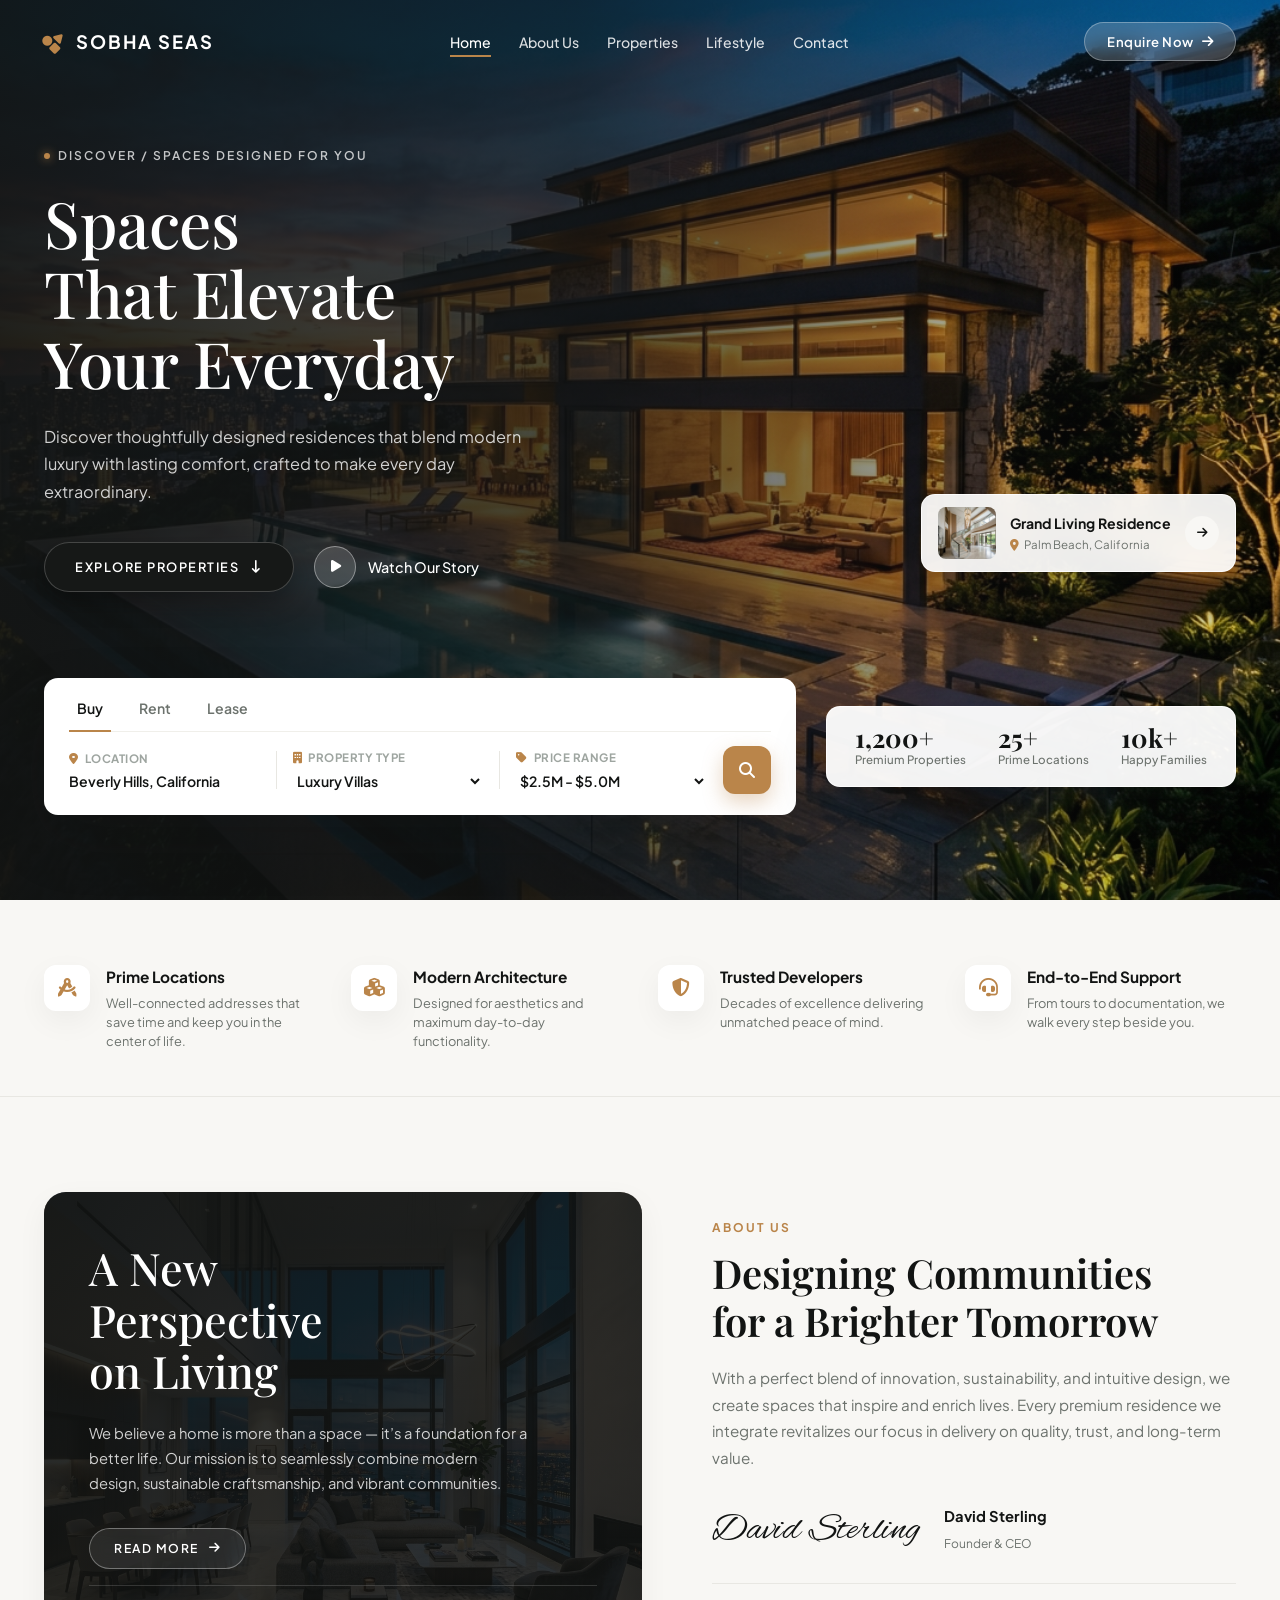
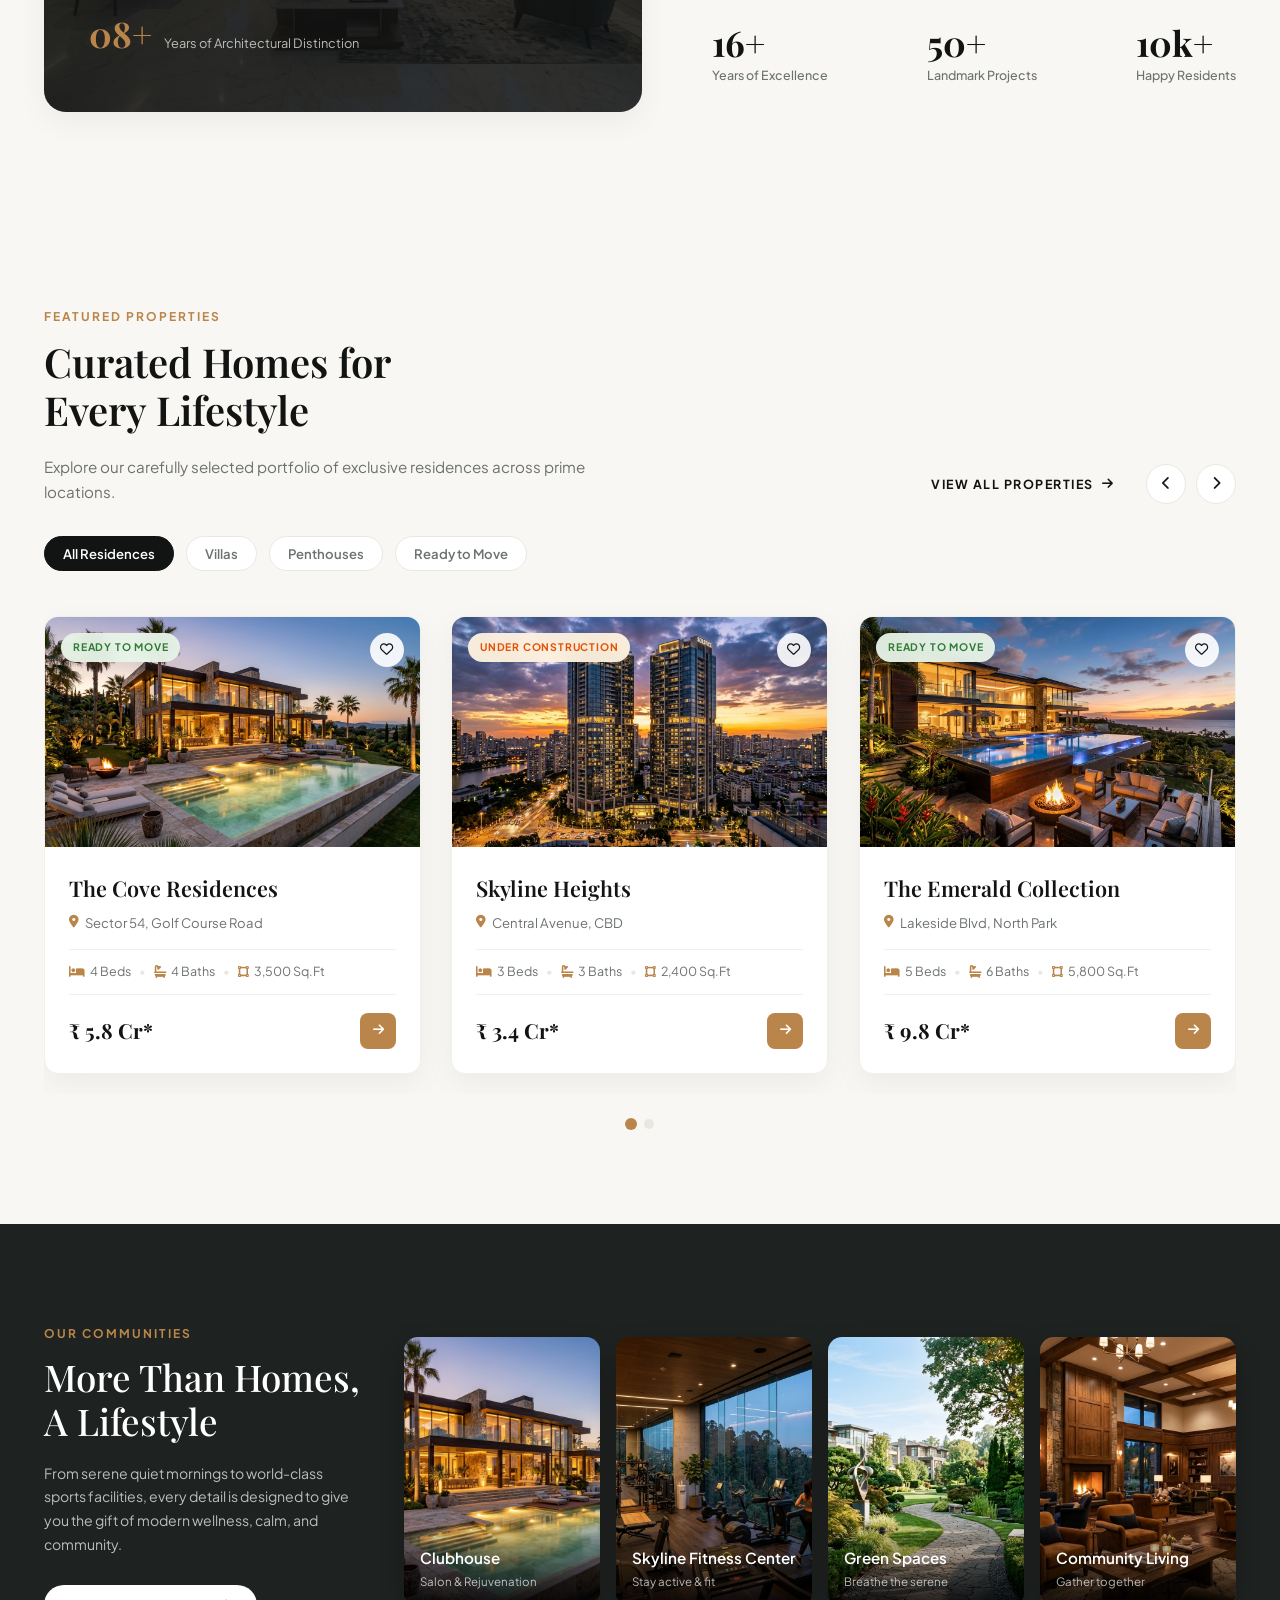
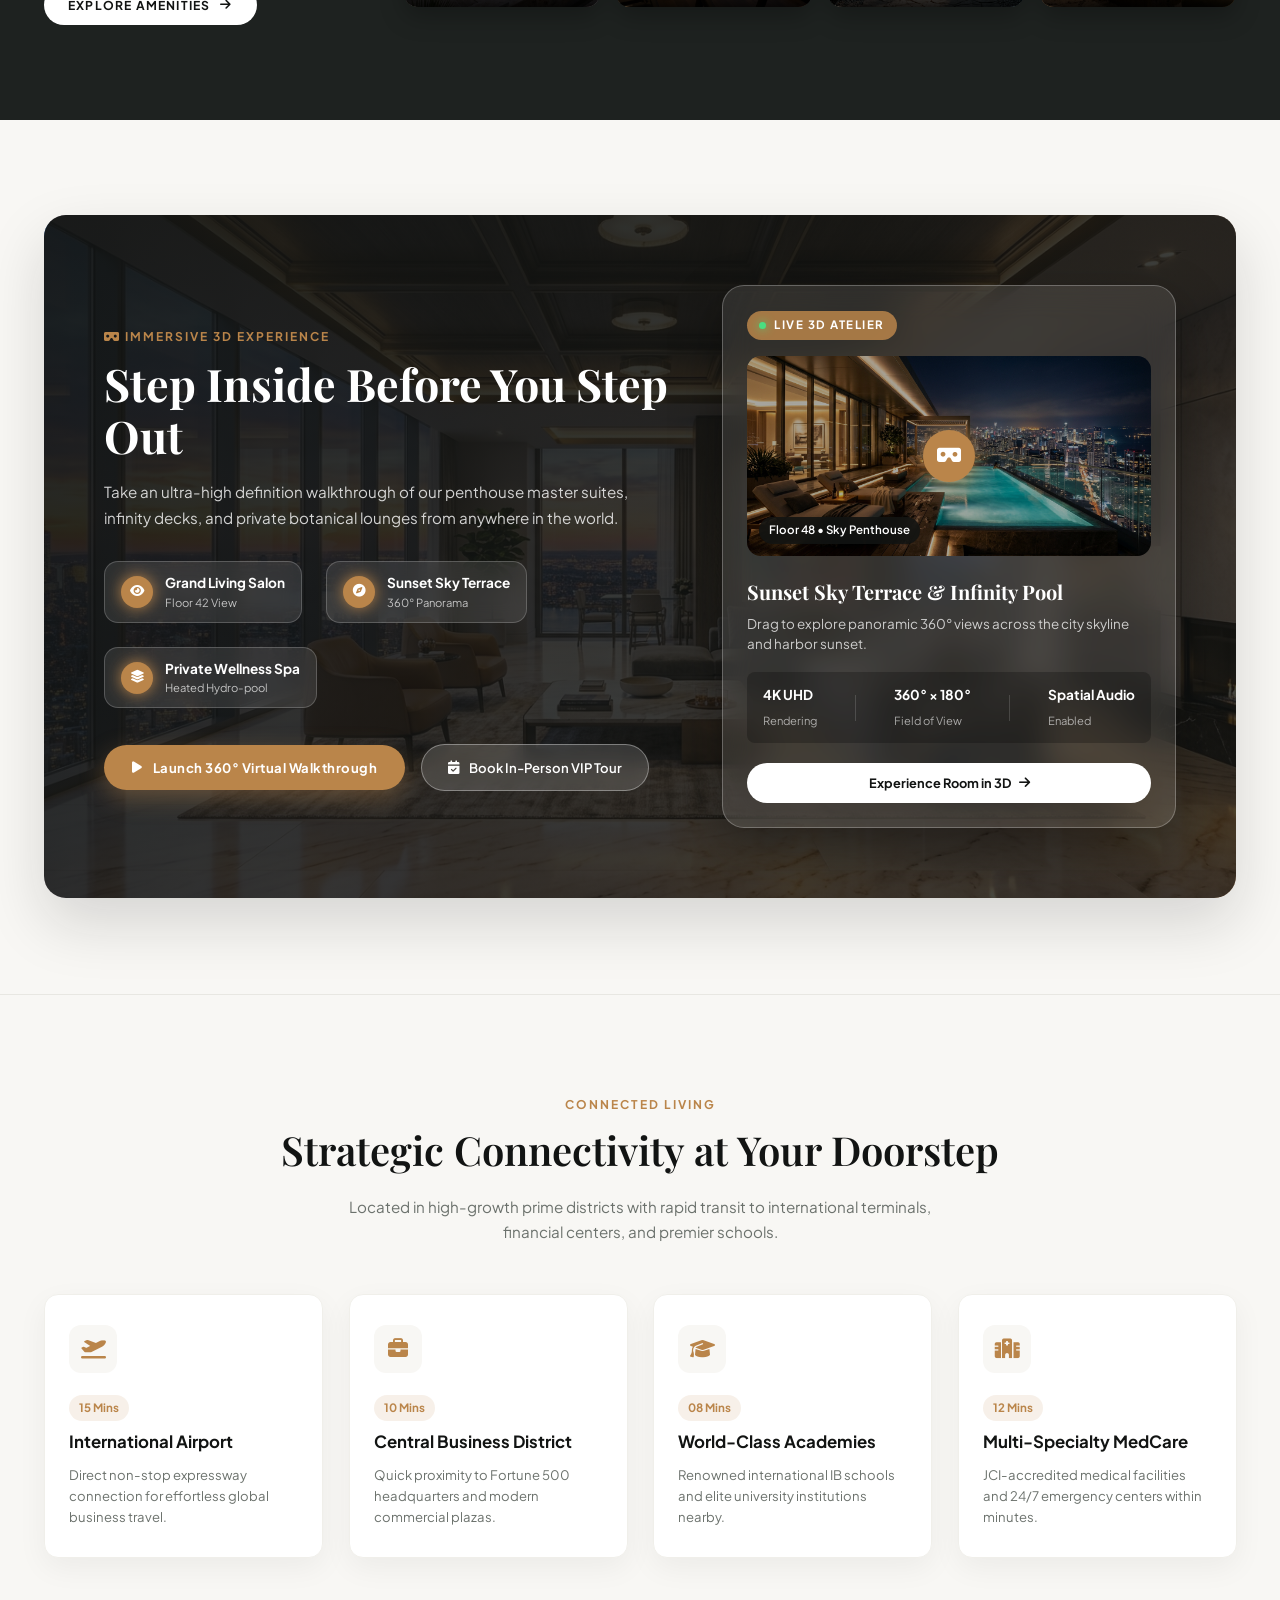
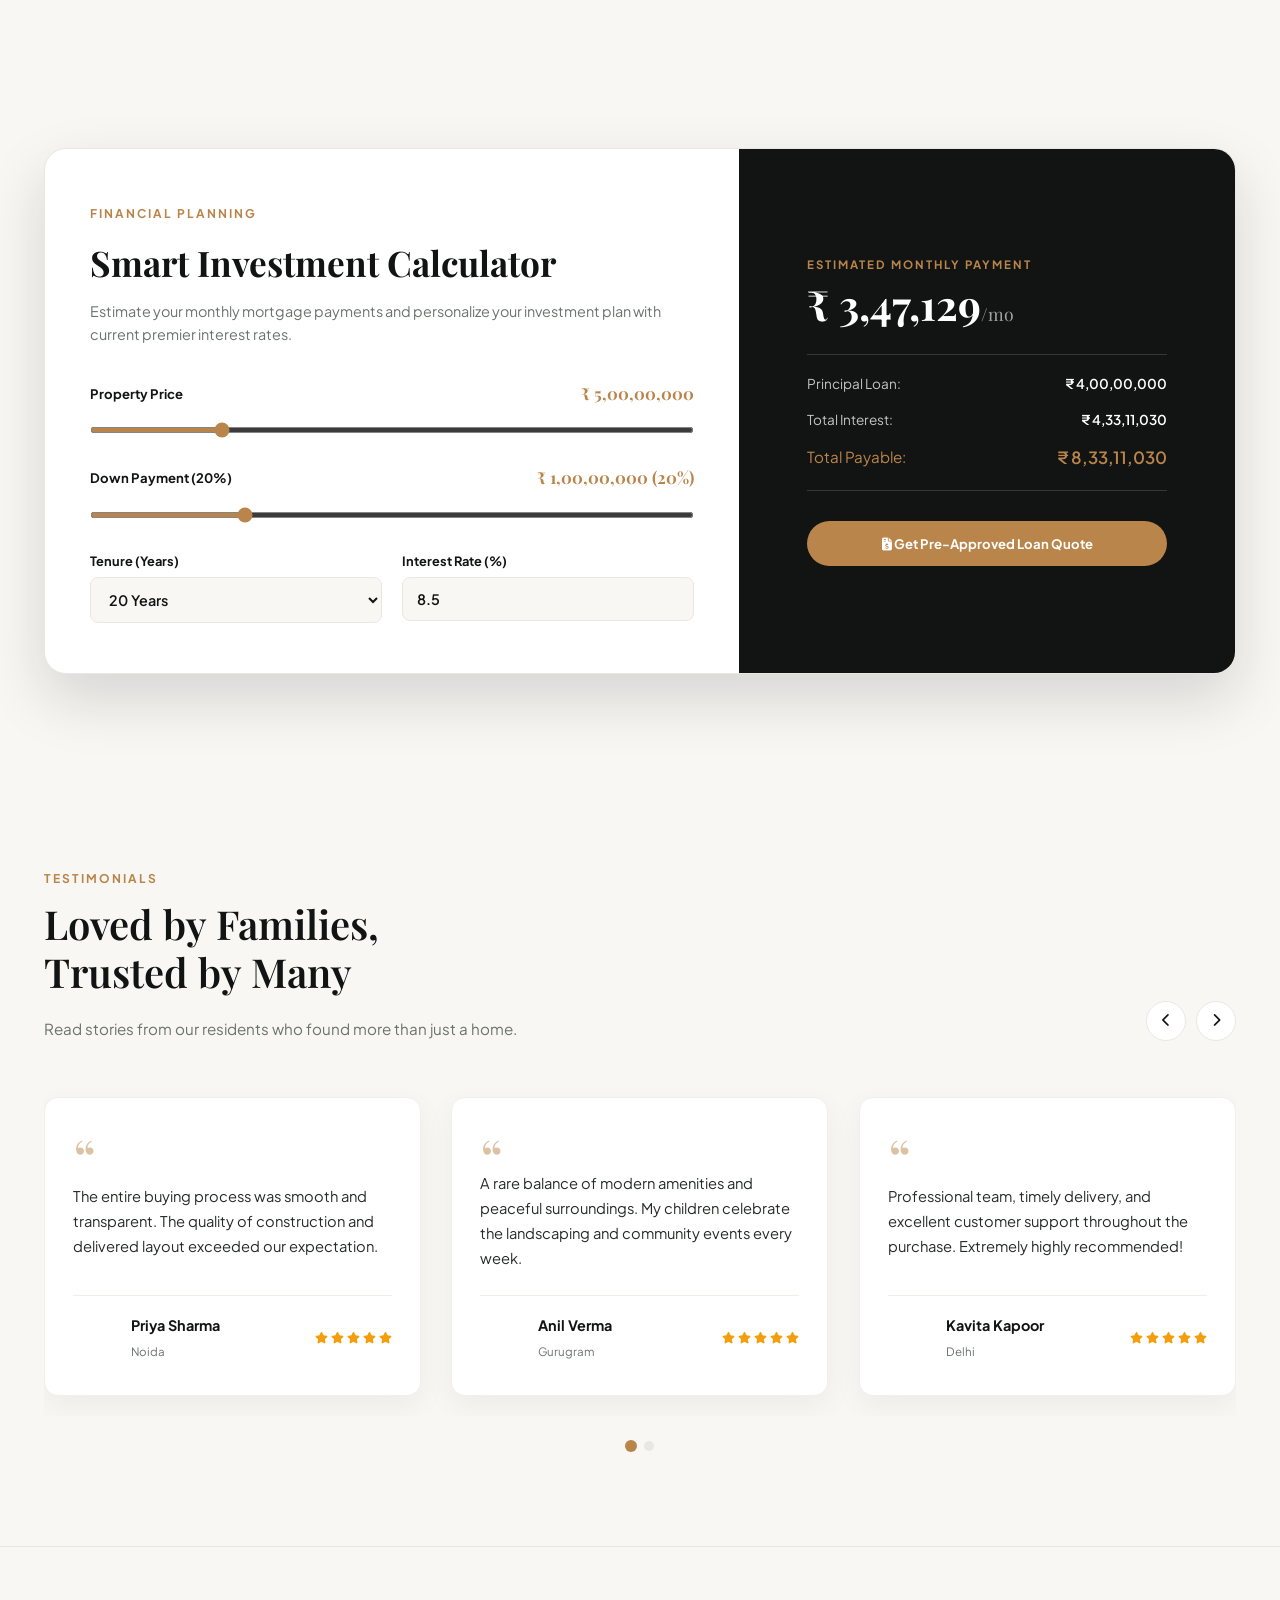
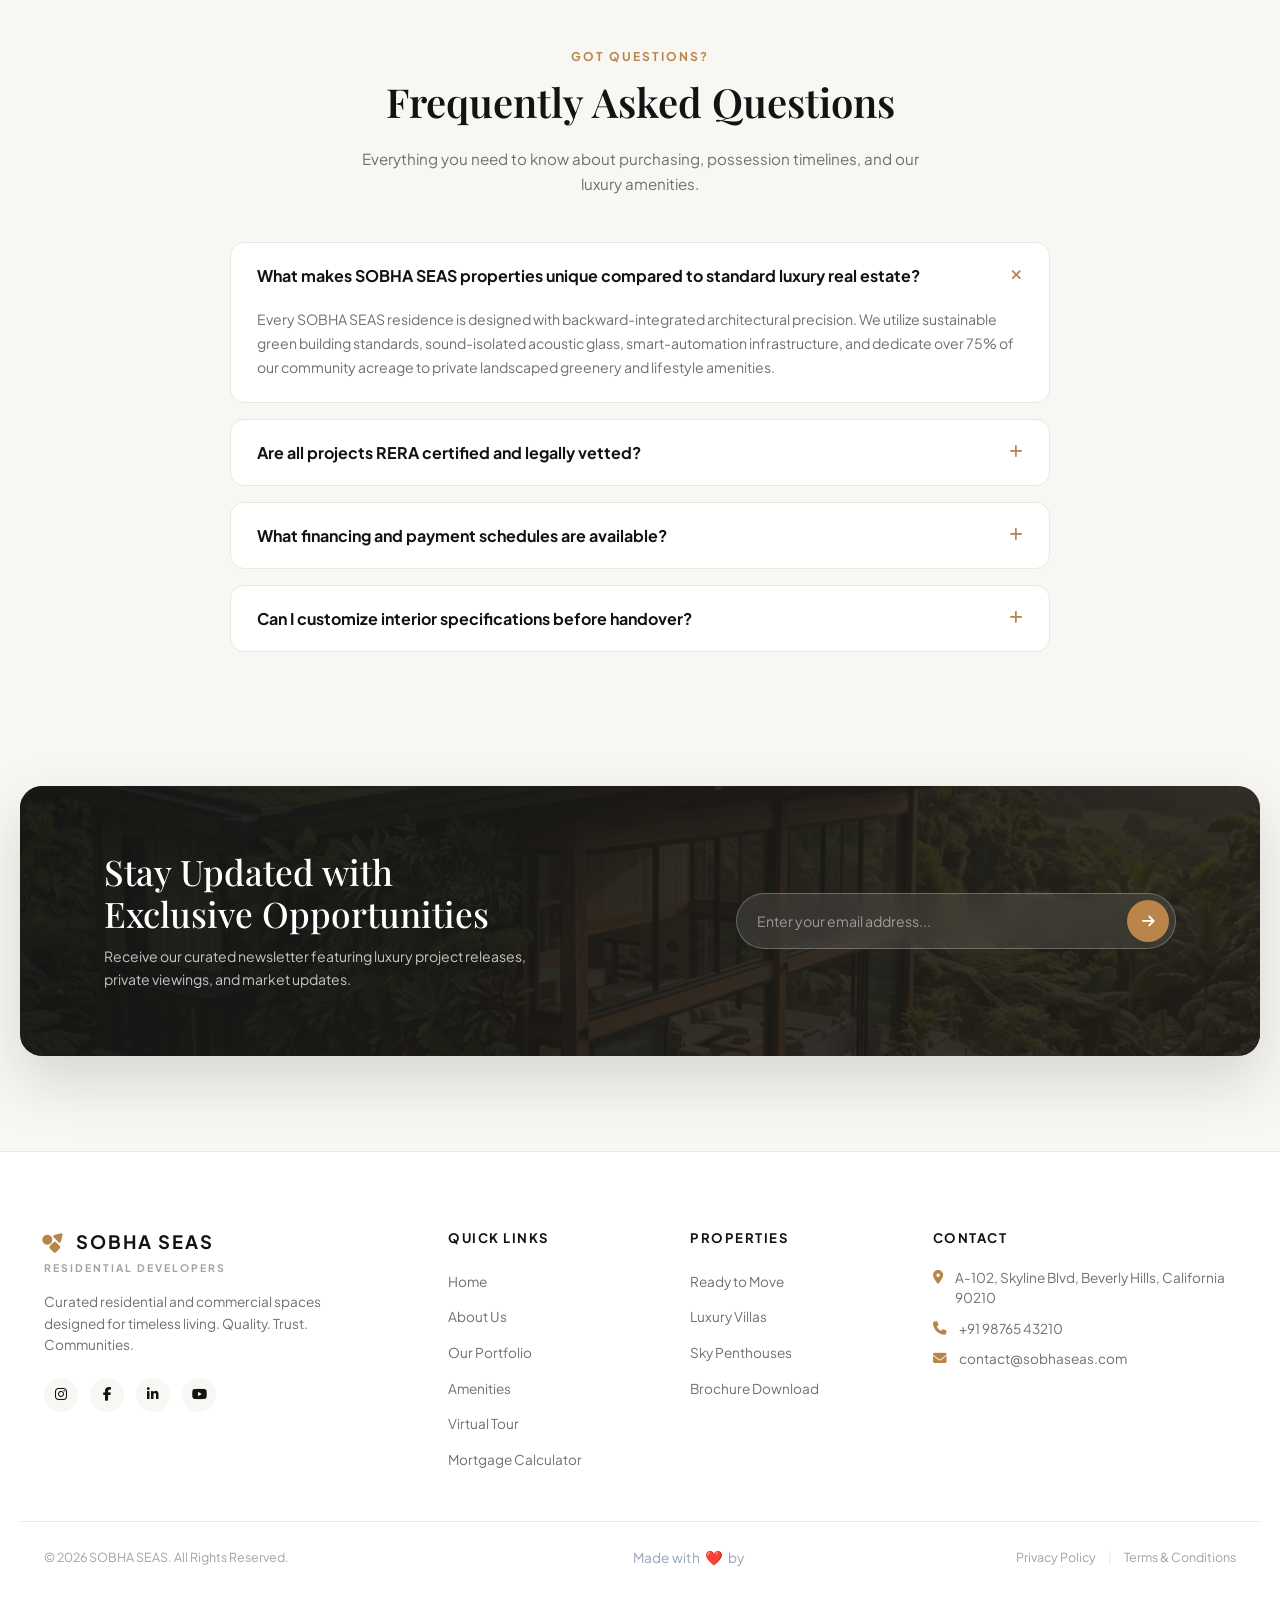
==== commit 3ef42edc: "Add SOBHA SEAS and Regortz footer credit" ====
--- a/index.html
+++ b/index.html
@@ -918,6 +918,11 @@
 
         <div class="container footer-bottom-bar">
             <p>&copy; 2026 SOBHA SEAS. All Rights Reserved.</p>
+            <div class="footer-credit">
+                <span class="credit-brand">SOBHA SEAS</span>
+                <span class="credit-divider">|</span>
+                <span class="credit-text">Made with <span class="credit-heart" aria-hidden="true" style="color: #ff385c; display: inline-block; margin: 0 3px;">❤️</span> by <span class="credit-author">Regortz</span></span>
+            </div>
             <div class="f-bottom-links">
                 <a href="#" onclick="alert('Privacy Policy: All information submitted is protected with 256-bit SSL encryption.'); return false;">Privacy Policy</a>
                 <span class="sep">|</span>
--- a/style.css
+++ b/style.css
@@ -2646,6 +2646,46 @@
     color: var(--color-border);
 }
 
+.footer-credit {
+    display: inline-flex;
+    align-items: center;
+    justify-content: center;
+    gap: 8px;
+    font-size: 0.85rem;
+    letter-spacing: 0.02em;
+    color: #94a3b8;
+    font-family: inherit;
+}
+
+.footer-credit .credit-brand {
+    font-weight: 700;
+    letter-spacing: 0.08em;
+    color: #ffffff;
+    text-transform: uppercase;
+}
+
+.footer-credit .credit-divider {
+    color: rgba(255, 255, 255, 0.28);
+    font-weight: 300;
+    margin: 0 4px;
+}
+
+.footer-credit .credit-text {
+    color: #94a3b8;
+}
+
+.footer-credit .credit-heart {
+    color: #ff3366;
+    display: inline-block;
+    margin: 0 3px;
+    transform: scale(1.05);
+}
+
+.footer-credit .credit-author {
+    color: #ffffff;
+    font-weight: 500;
+}
+
 .scroll-top-btn {
     position: fixed;
     bottom: 30px;
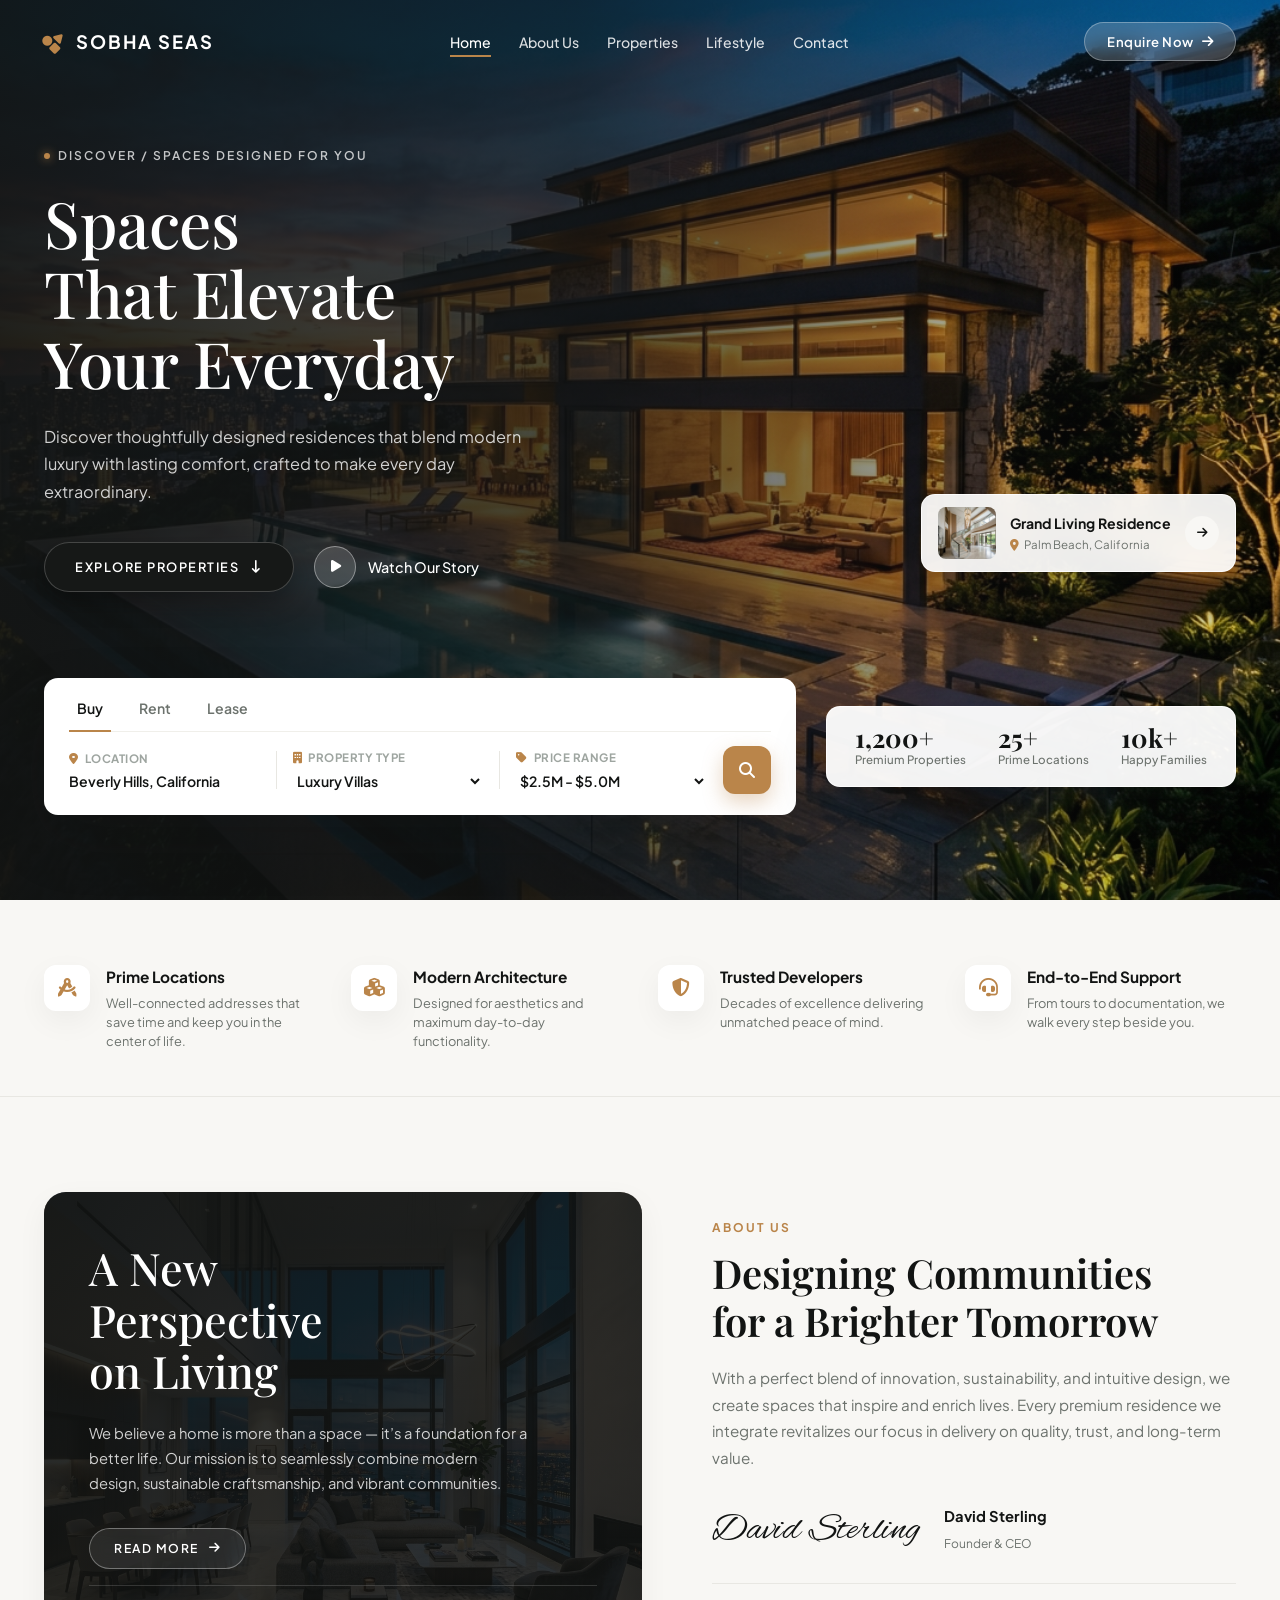
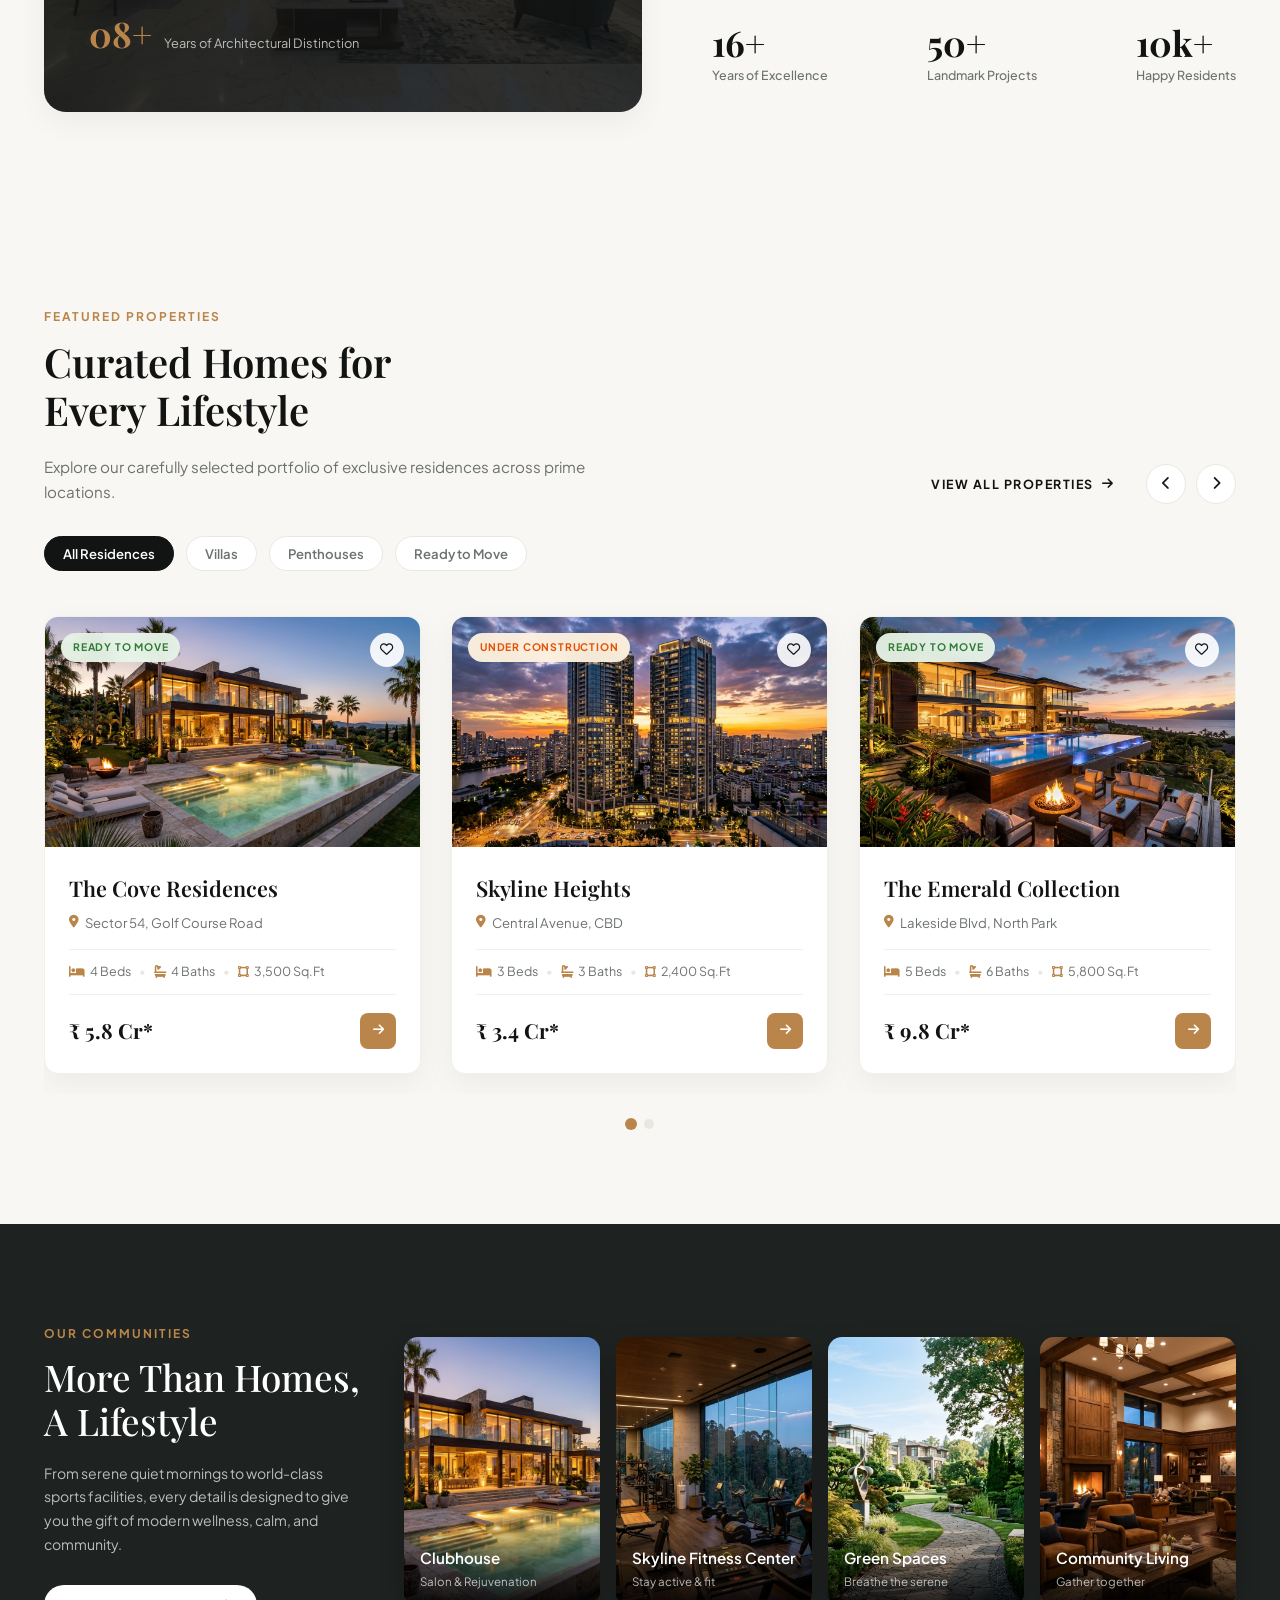
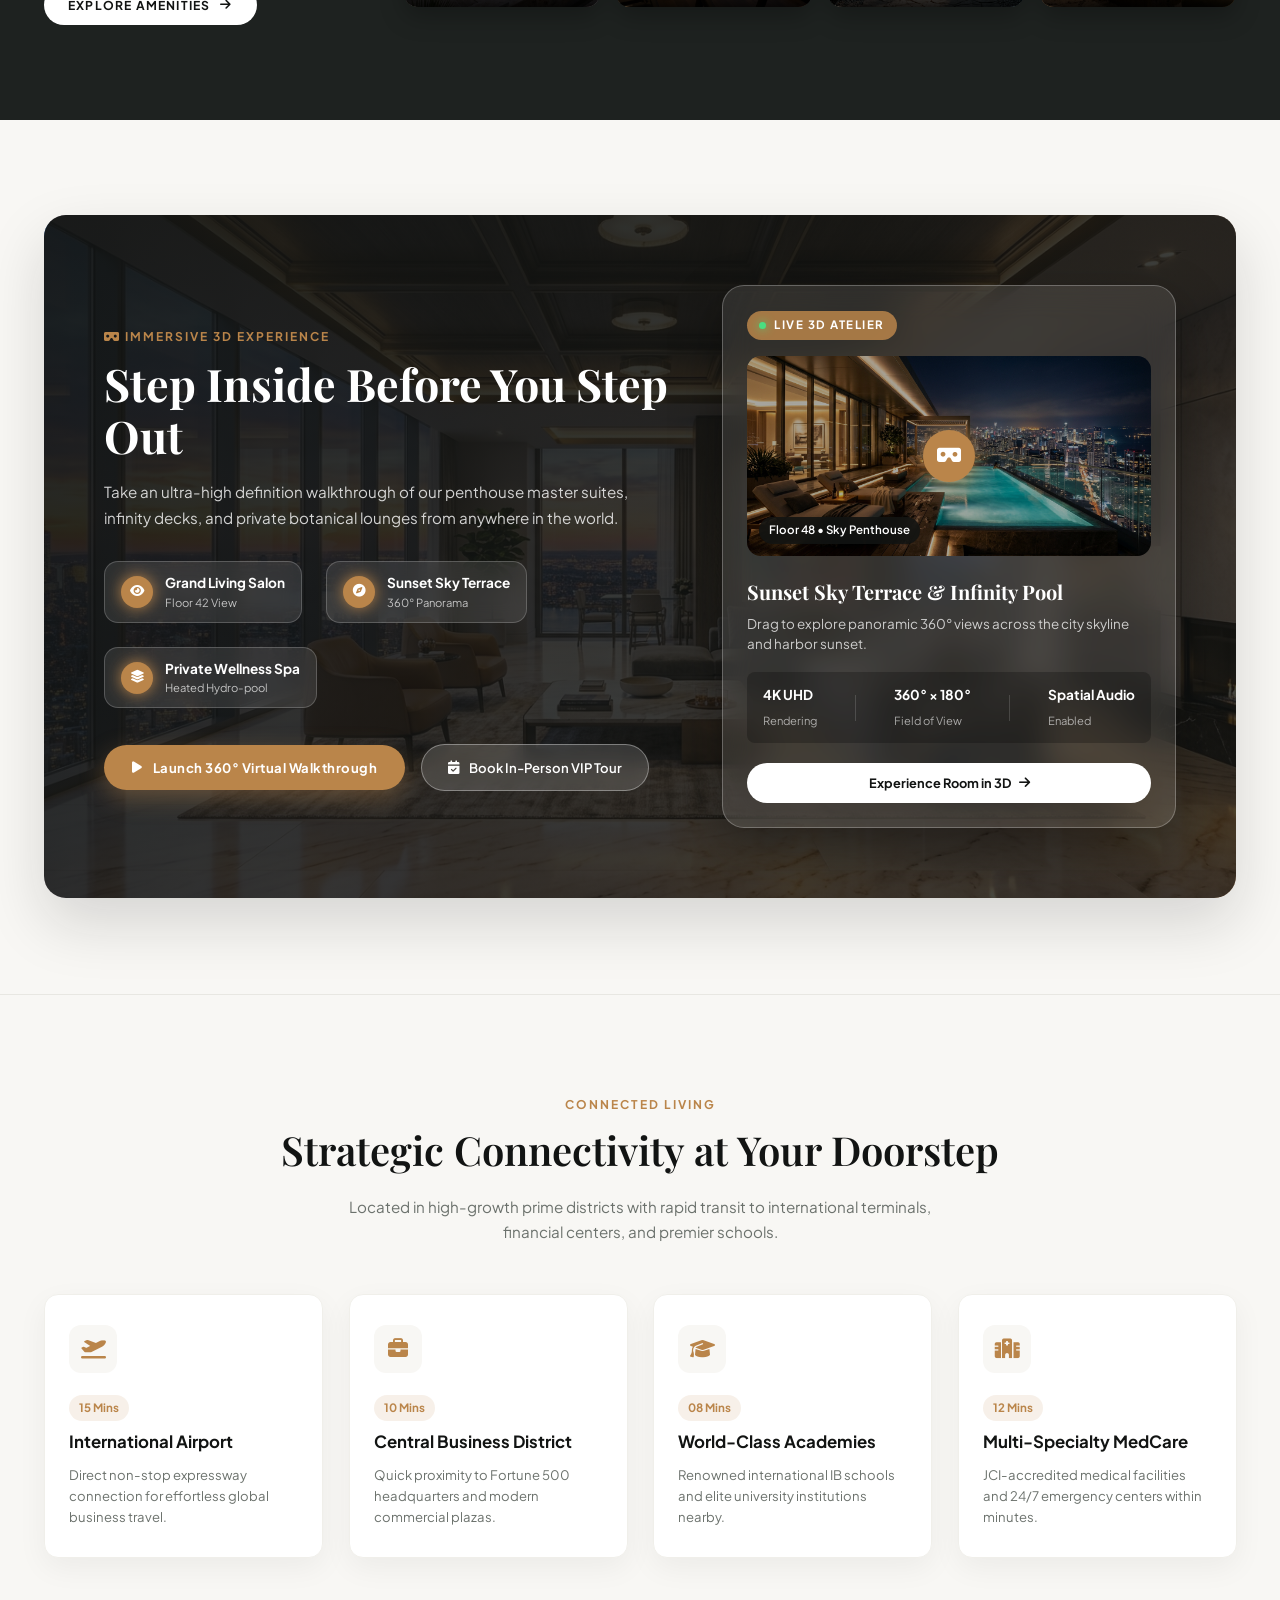
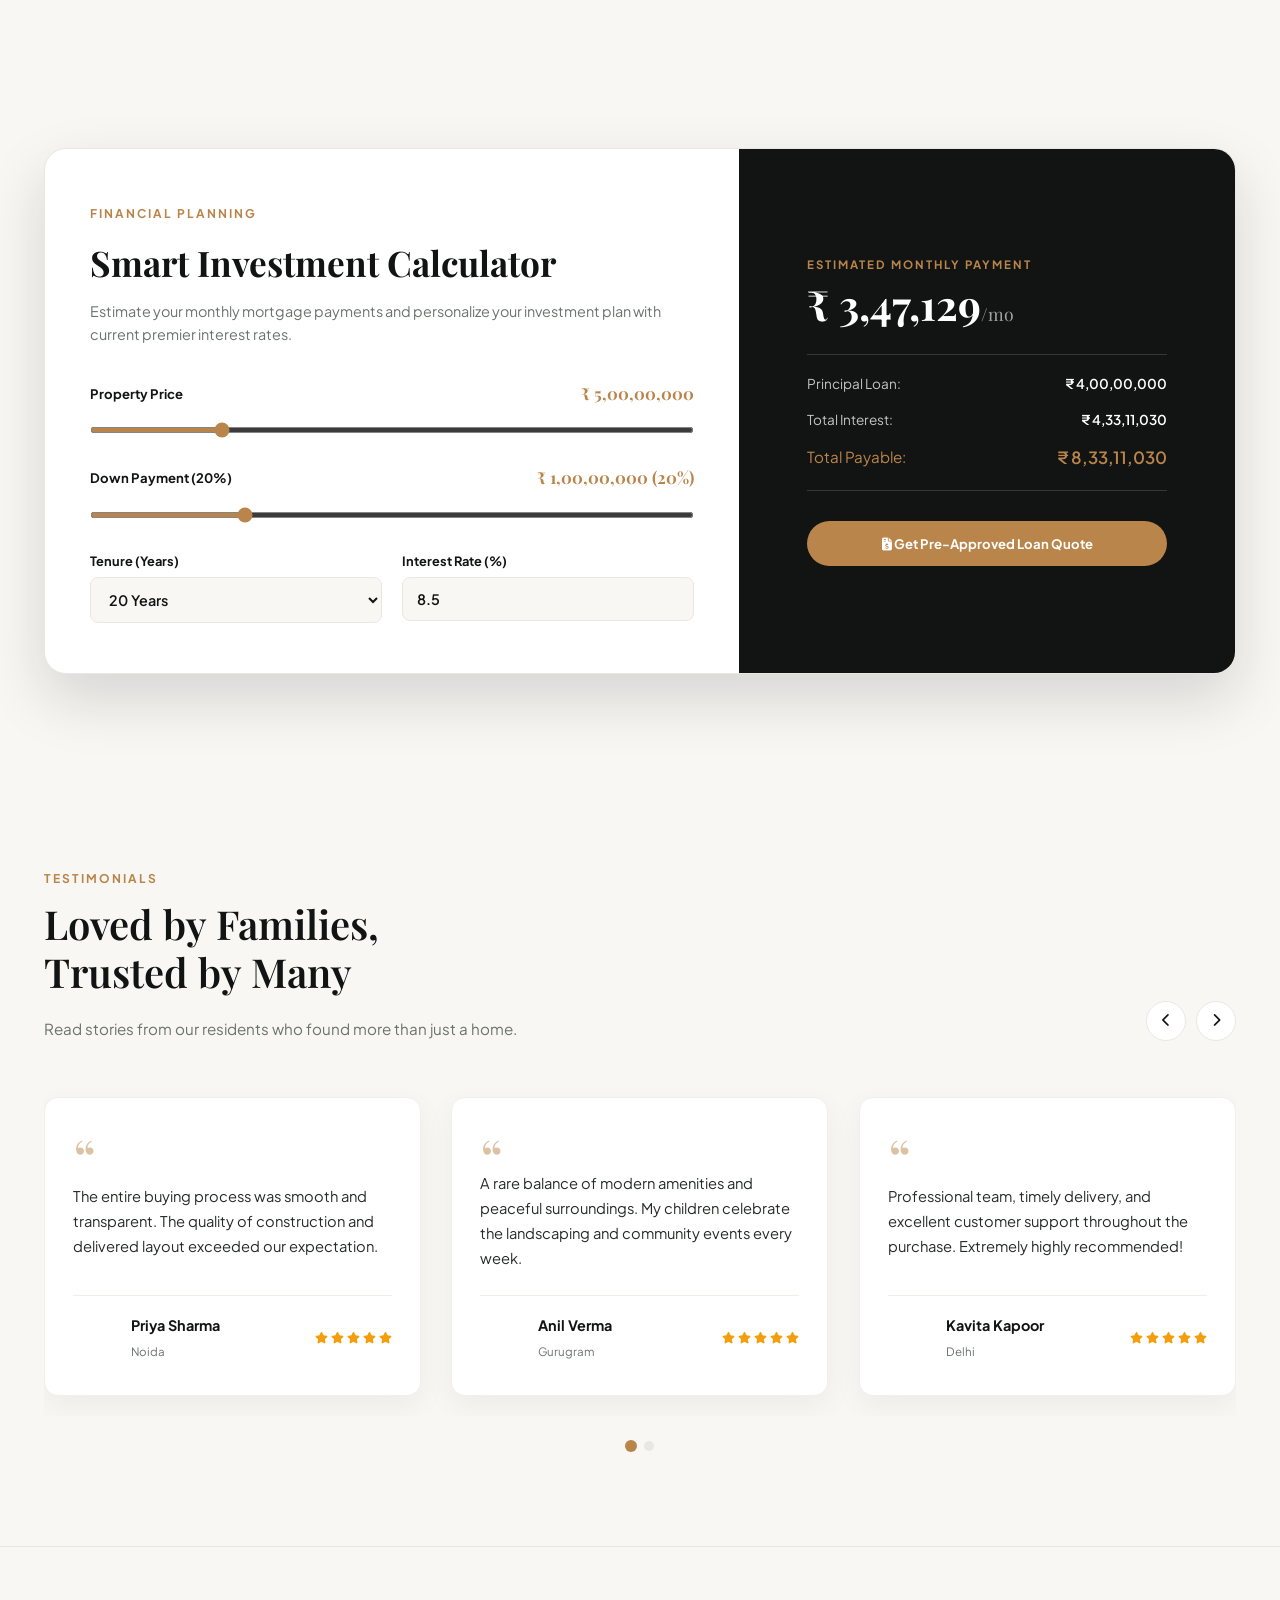
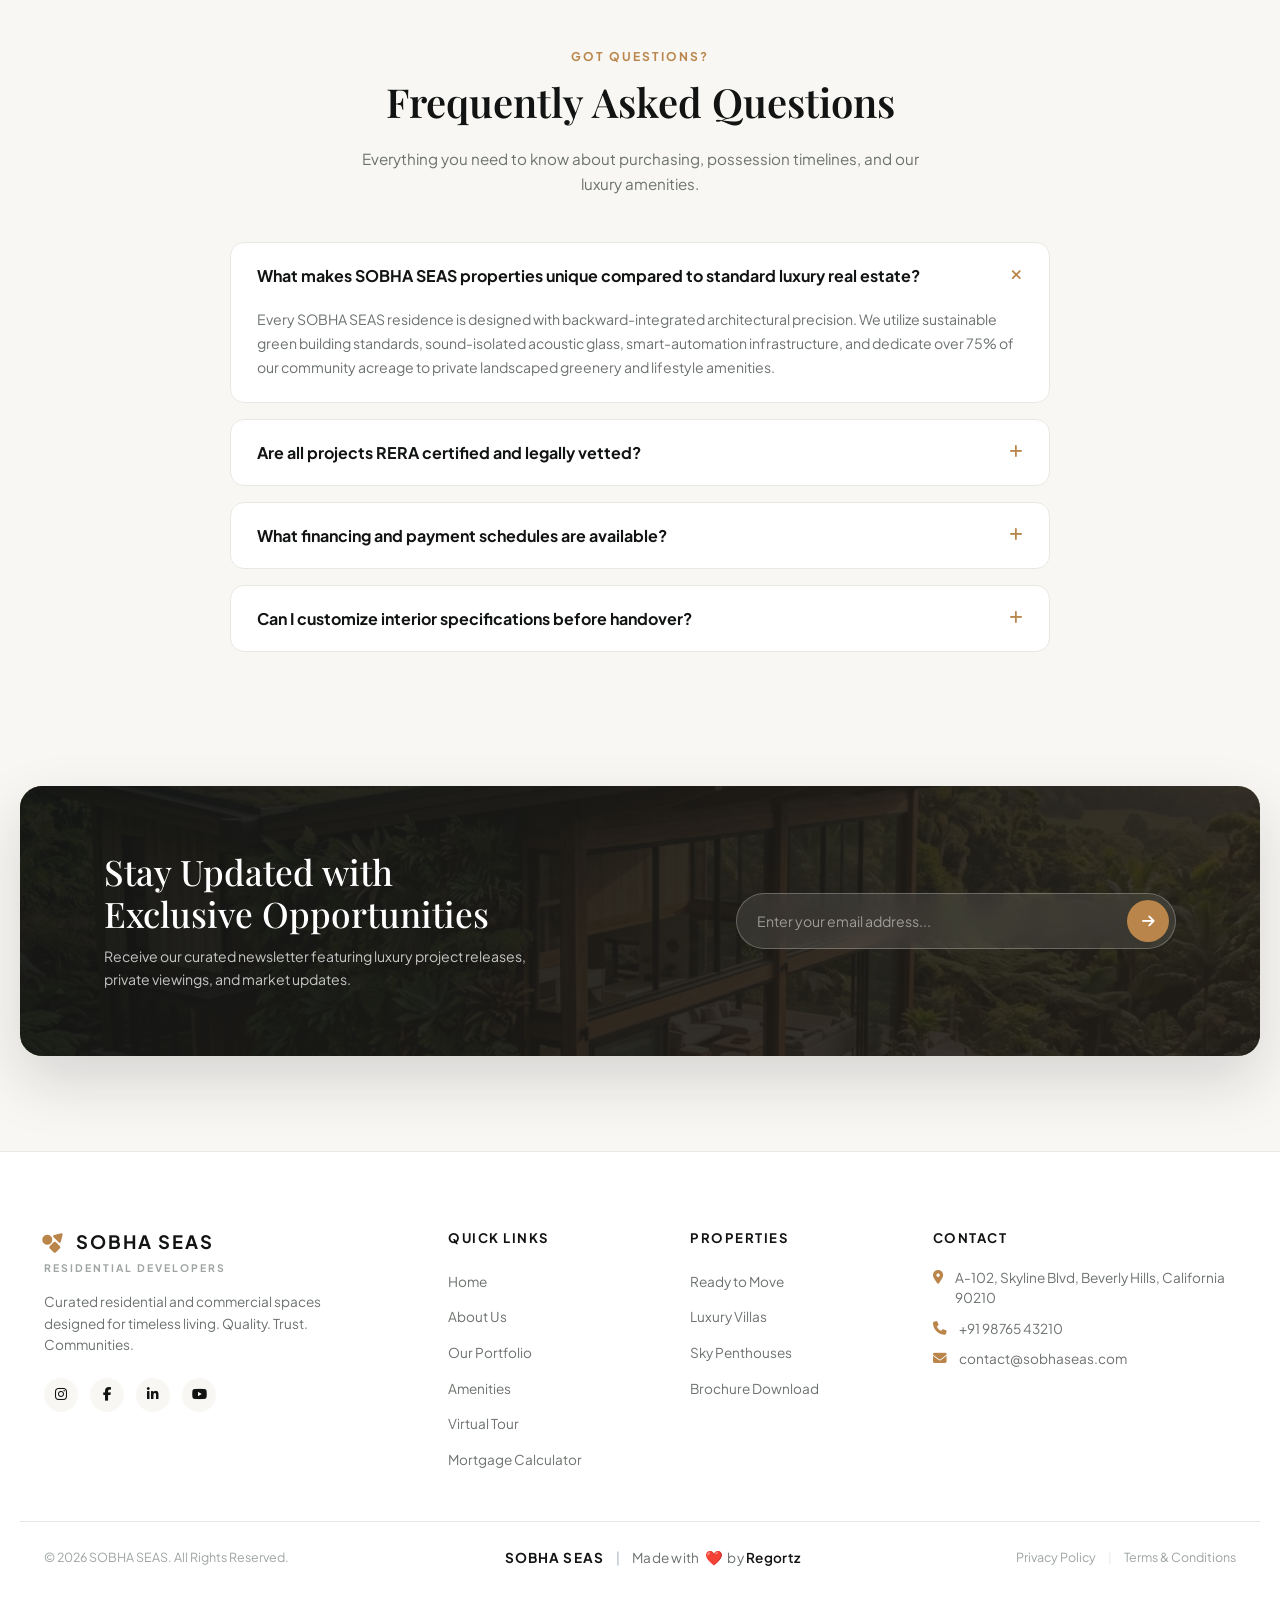
==== commit ab257926: "Fix text visibility and contrast for footer credit" ====
--- a/index.html
+++ b/index.html
@@ -918,10 +918,10 @@
 
         <div class="container footer-bottom-bar">
             <p>&copy; 2026 SOBHA SEAS. All Rights Reserved.</p>
-            <div class="footer-credit">
-                <span class="credit-brand">SOBHA SEAS</span>
-                <span class="credit-divider">|</span>
-                <span class="credit-text">Made with <span class="credit-heart" aria-hidden="true" style="color: #ff385c; display: inline-block; margin: 0 3px;">❤️</span> by <span class="credit-author">Regortz</span></span>
+            <div class="footer-credit" style="color: #6c726d;">
+                <span class="credit-brand" style="color: #121413; font-weight: 700;">SOBHA SEAS</span>
+                <span class="credit-divider" style="color: #94a3b8; margin: 0 4px;">|</span>
+                <span class="credit-text" style="color: #6c726d;">Made with <span class="credit-heart" aria-hidden="true" style="color: #ff385c; display: inline-block; margin: 0 3px;">❤️</span> by <span class="credit-author" style="color: #121413; font-weight: 600;">Regortz</span></span>
             </div>
             <div class="f-bottom-links">
                 <a href="#" onclick="alert('Privacy Policy: All information submitted is protected with 256-bit SSL encryption.'); return false;">Privacy Policy</a>
--- a/style.css
+++ b/style.css
@@ -2653,25 +2653,25 @@
     gap: 8px;
     font-size: 0.85rem;
     letter-spacing: 0.02em;
-    color: #94a3b8;
+    color: var(--color-text-muted, #6C726D);
     font-family: inherit;
 }
 
 .footer-credit .credit-brand {
     font-weight: 700;
     letter-spacing: 0.08em;
-    color: #ffffff;
+    color: var(--color-dark, #121413);
     text-transform: uppercase;
 }
 
 .footer-credit .credit-divider {
-    color: rgba(255, 255, 255, 0.28);
+    color: #94A3B8;
     font-weight: 300;
     margin: 0 4px;
 }
 
 .footer-credit .credit-text {
-    color: #94a3b8;
+    color: var(--color-text-muted, #6C726D);
 }
 
 .footer-credit .credit-heart {
@@ -2682,8 +2682,8 @@
 }
 
 .footer-credit .credit-author {
-    color: #ffffff;
-    font-weight: 500;
+    color: var(--color-dark, #121413);
+    font-weight: 600;
 }
 
 .scroll-top-btn {
